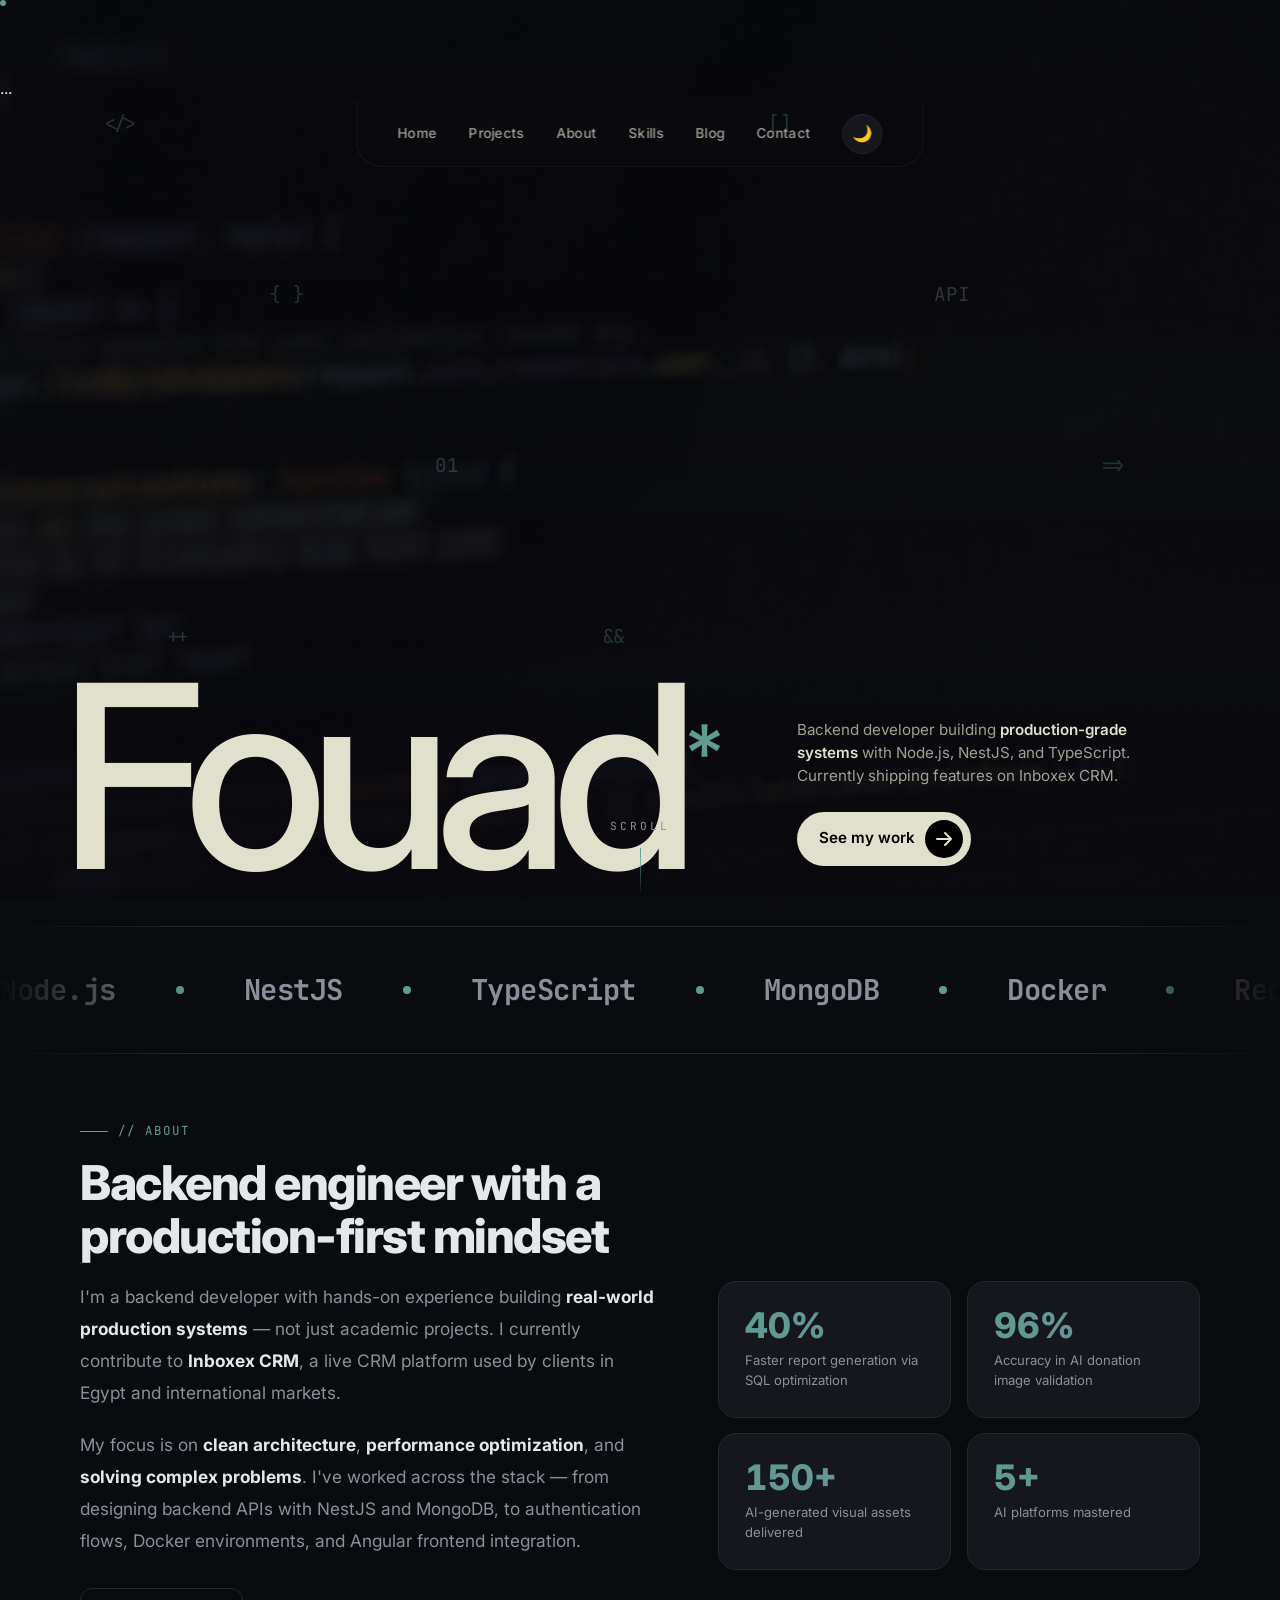
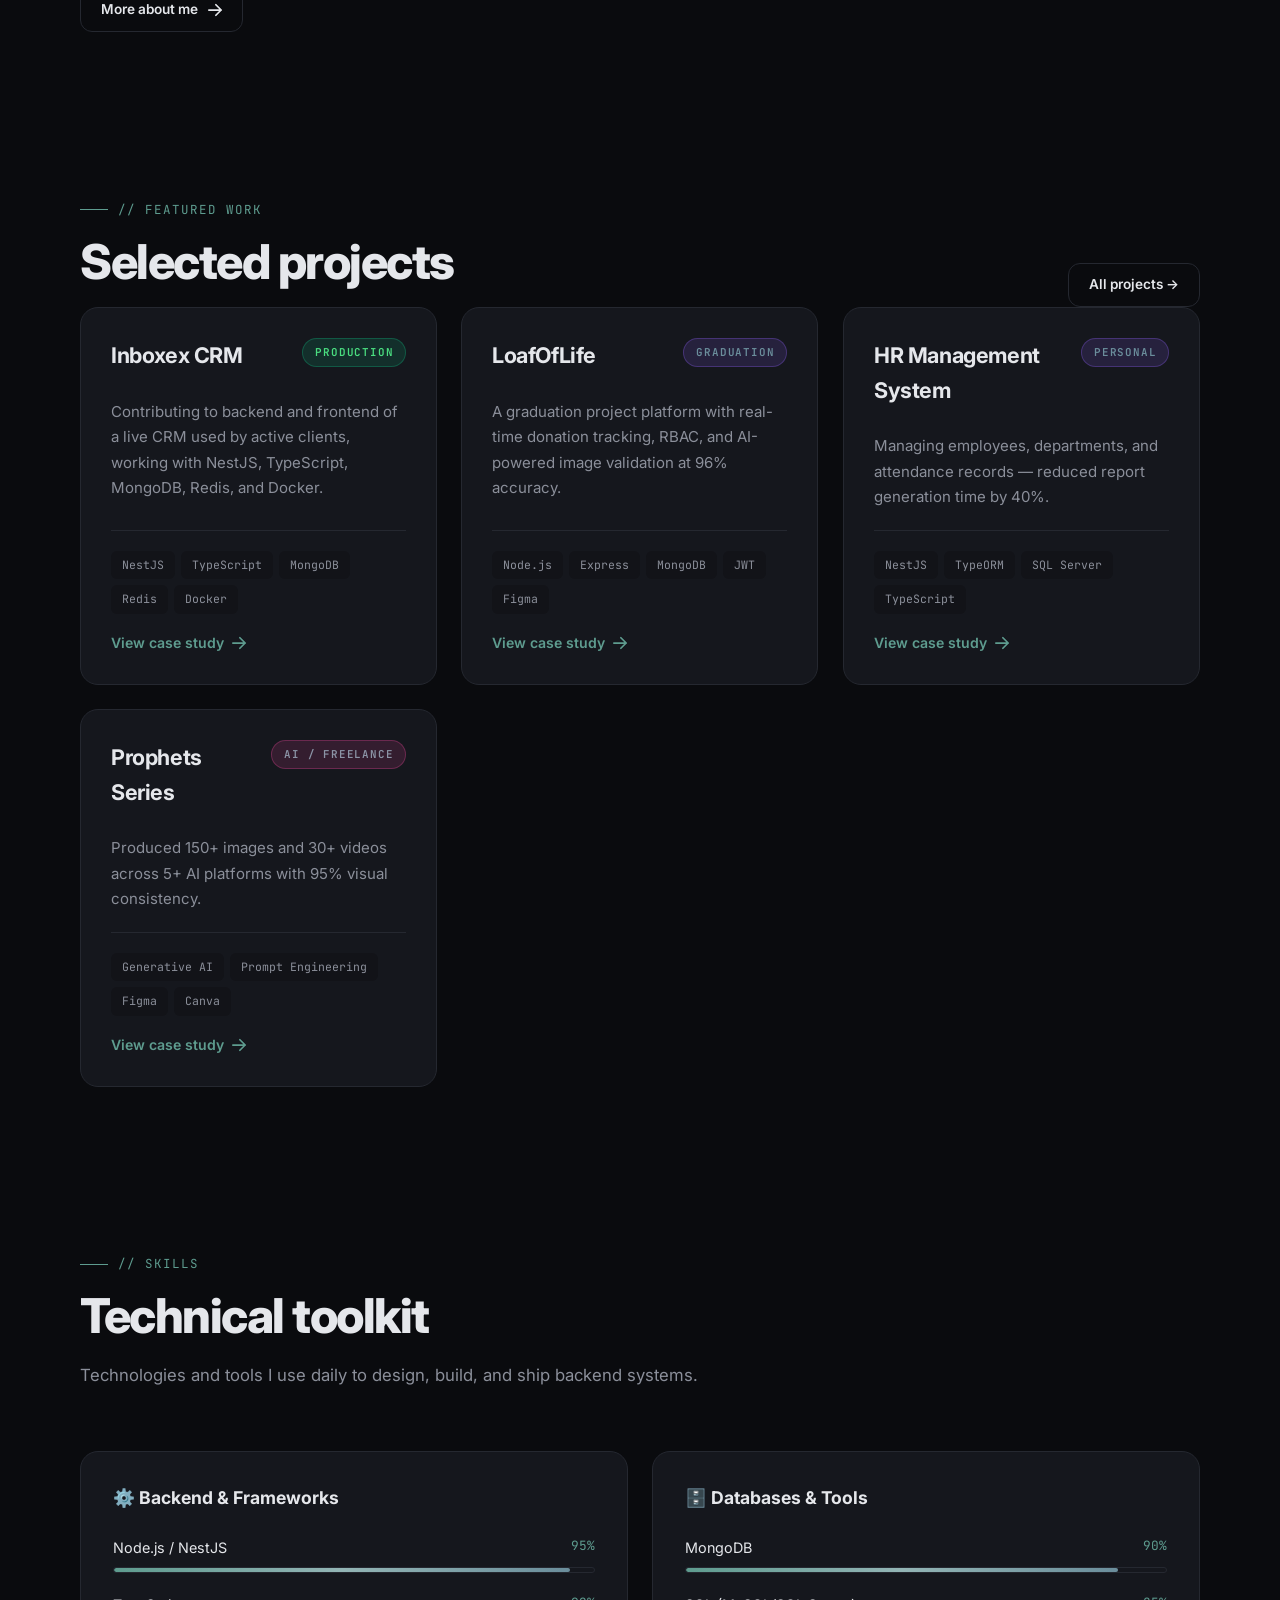
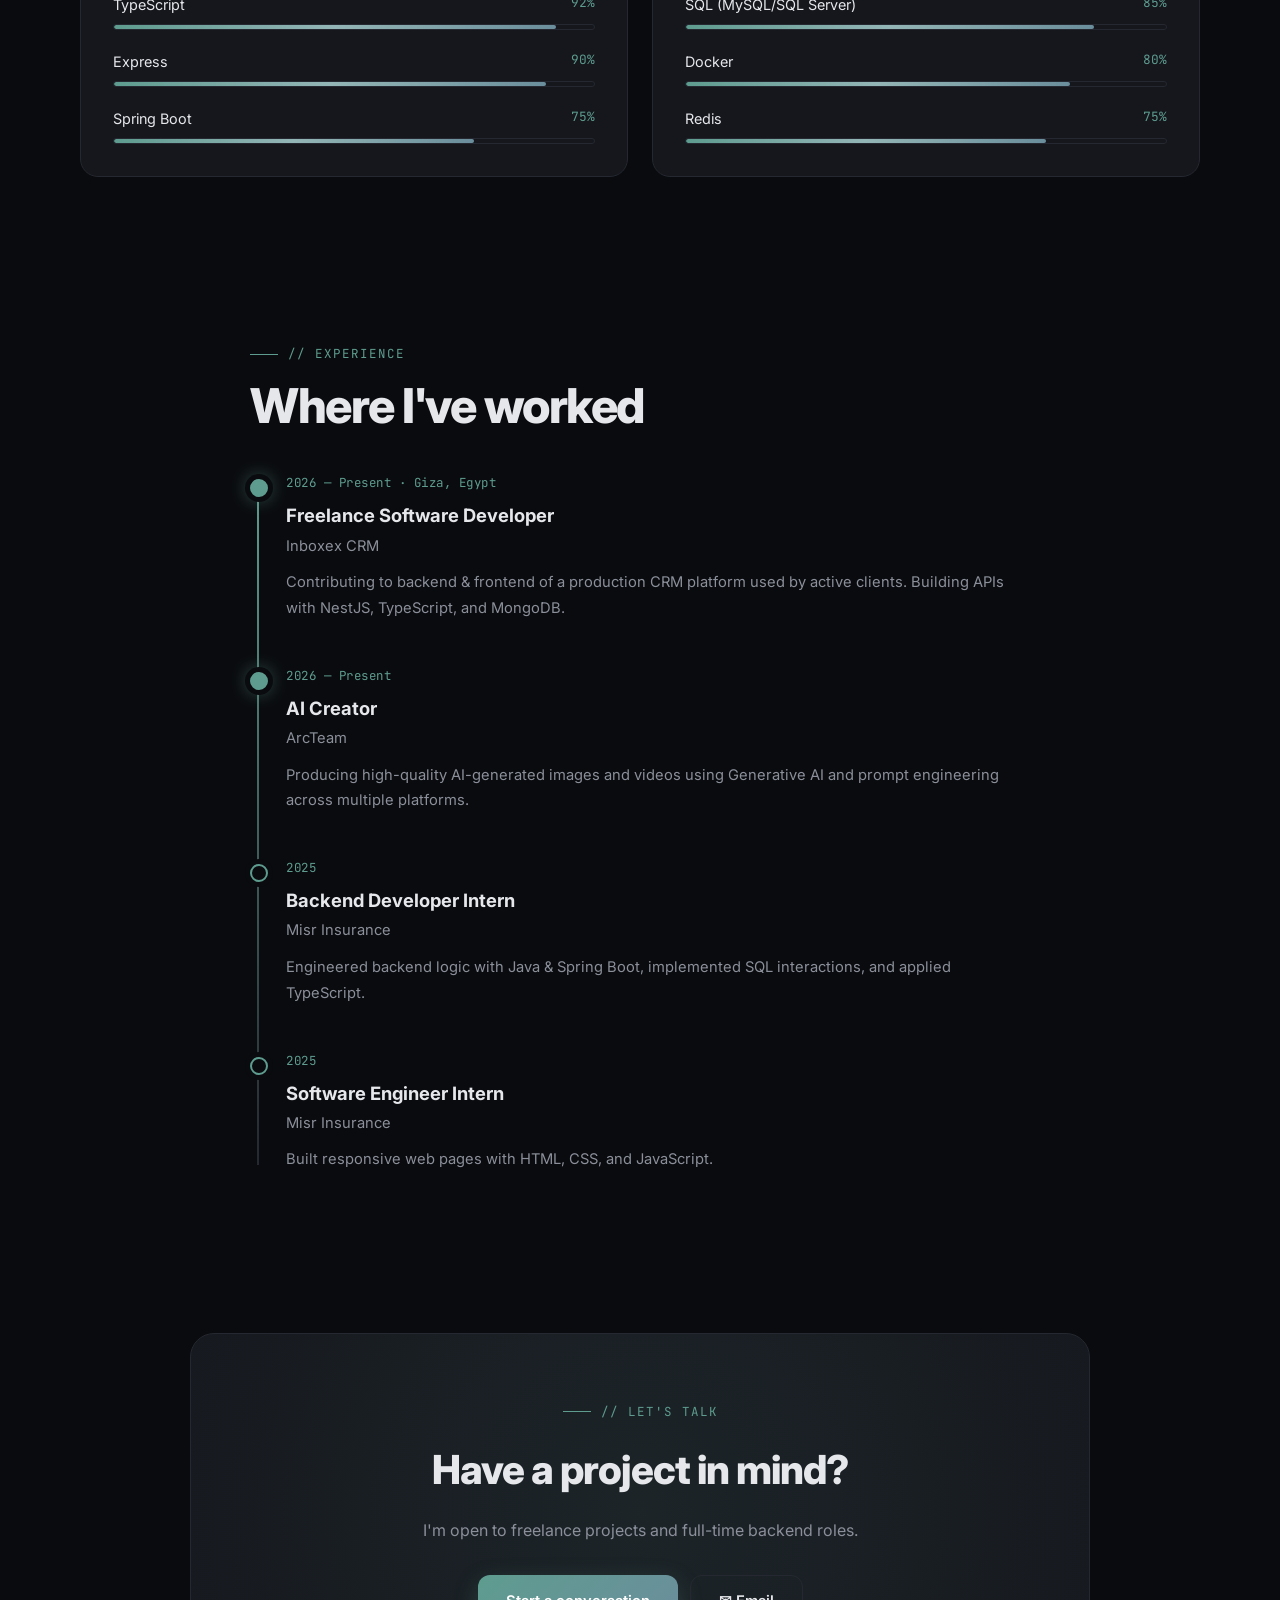
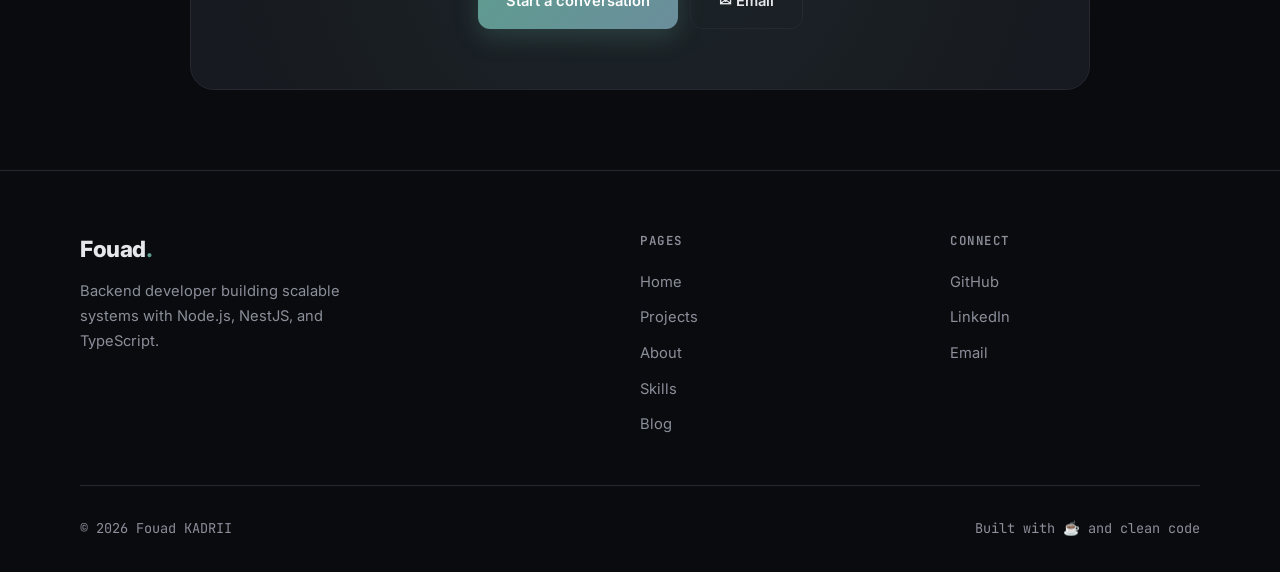
==== index.html @ 7fbf49d8 "Update index.html" ====
<!DOCTYPE html>
<html lang="en" data-theme="dark">
<head>
  <meta charset="UTF-8" />
  <meta name="viewport" content="width=device-width, initial-scale=1.0" />
  <title>Fouad KADRII — Backend Developer</title>
  <link rel="icon" type="image/svg+xml" href="favicon.svg">
  <meta name="description" content="..." />
  <link rel="preconnect" href="https://fonts.googleapis.com">
  <link rel="preconnect" href="https://fonts.gstatic.com" crossorigin>
  <link href="https://fonts.googleapis.com/css2?family=Inter:wght@300;400;500;600;700;800;900&family=JetBrains+Mono:wght@400;500;700&display=swap" rel="stylesheet">
  <link rel="stylesheet" href="base.css">
  <link rel="stylesheet" href="animations.css">
  <link rel="stylesheet" href="pages.css">
  <link rel="stylesheet" href="video-bg.css">    <!-- ← السطر الجديد -->
</head>
<body>

<!-- Video Background — في أول الـ body -->
<div class="site-video-bg">
  <video class="site-video" autoplay loop muted playsinline preload="metadata" poster="hero-poster.png">
    <source src="hero-bg.mp4" type="video/mp4">
  </video>
  <div class="site-video-overlay"></div>
</div>

<div class="page-transition"></div>
<div class="cursor-dot" id="cursorDot"></div>
...
<div class="preloader" id="preloader">
  <div class="preloader-inner">
    <div class="preloader-text">Fouad<span>.</span></div>
    <div class="preloader-bar"><div class="preloader-bar-fill"></div></div>
  </div>
</div>

<!-- ============ HERO ============ -->
<!-- ============ HERO — Prisma Style ============ -->
<section class="hero hero-prisma">

  <nav class="hero-nav">
    <a href="index.html">Home</a>
    <a href="projects.html">Projects</a>
    <a href="about.html">About</a>
    <a href="skills.html">Skills</a>
    <a href="blog.html">Blog</a>
    <a href="contact.html">Contact</a>
    <button class="icon-btn" id="themeToggle" aria-label="Theme">🌙</button>
  </nav>

  <div class="hero-content-prisma">
    <div class="hero-grid">
      <div class="hero-main">
        <h1 class="hero-giant" id="heroGiant">
          <span class="pull-word">Fouad</span>
          <span class="pull-word asterisk">*</span>
        </h1>
      </div>

      <div class="hero-side">
        <p class="hero-tagline">
          Backend developer building <strong>production-grade systems</strong> with Node.js, NestJS, and TypeScript. Currently shipping features on Inboxex CRM.
        </p>

        <a href="projects.html" class="hero-btn-prisma">
          <span>See my work</span>
          <span class="hero-btn-icon">
            <svg width="16" height="16" viewBox="0 0 16 16" fill="none">
              <path d="M1 8h14M9 2l6 6-6 6" stroke="currentColor" stroke-width="2" stroke-linecap="round" stroke-linejoin="round"/>
            </svg>
          </span>
        </a>
      </div>
    </div>
  </div>

  <div class="scroll-indicator hero-scroll">
    <span>Scroll</span>
    <div class="scroll-line"></div>
  </div>
</section>

<!-- ============ MARQUEE ============ -->
<div class="marquee">
  <div class="marquee-track">
    <span class="marquee-item">Node.js <span class="dot"></span></span>
    <span class="marquee-item">NestJS <span class="dot"></span></span>
    <span class="marquee-item">TypeScript <span class="dot"></span></span>
    <span class="marquee-item">MongoDB <span class="dot"></span></span>
    <span class="marquee-item">Docker <span class="dot"></span></span>
    <span class="marquee-item">Redis <span class="dot"></span></span>
    <span class="marquee-item">Angular <span class="dot"></span></span>
    <span class="marquee-item">Express <span class="dot"></span></span>
    <span class="marquee-item">Spring Boot <span class="dot"></span></span>
  </div>
</div>

<!-- ============ ABOUT PREVIEW ============ -->
<section class="section">
  <div class="container">
    <div data-reveal>
      <span class="section-label">// About</span>
      <h2 class="section-title">Backend engineer with a<br/>production-first mindset</h2>
    </div>
    <div class="about-grid">
      <div class="about-text" data-reveal="left">
        <p>
          I'm a backend developer with hands-on experience building <strong>real-world production systems</strong>
          — not just academic projects. I currently contribute to <strong>Inboxex CRM</strong>,
          a live CRM platform used by clients in Egypt and international markets.
        </p>
        <p>
          My focus is on <strong>clean architecture</strong>, <strong>performance optimization</strong>,
          and <strong>solving complex problems</strong>. I've worked across the stack — from designing
          backend APIs with NestJS and MongoDB, to authentication flows, Docker environments,
          and Angular frontend integration.
        </p>
        <a href="about.html" class="btn btn-ghost btn-sm magnetic" style="margin-top: 12px;">
          <span>More about me</span>
          <svg width="14" height="14" viewBox="0 0 16 16" fill="none"><path d="M1 8h14M9 2l6 6-6 6" stroke="currentColor" stroke-width="2" stroke-linecap="round" stroke-linejoin="round"/></svg>
        </a>
      </div>
      <div class="about-stats" data-reveal="right">
        <div class="stat-card tilt">
          <div class="stat-num" data-count="40" data-suffix="%">0%</div>
          <div class="stat-label">Faster report generation via SQL optimization</div>
        </div>
        <div class="stat-card tilt">
          <div class="stat-num" data-count="96" data-suffix="%">0%</div>
          <div class="stat-label">Accuracy in AI donation image validation</div>
        </div>
        <div class="stat-card tilt">
          <div class="stat-num" data-count="150" data-suffix="+">0+</div>
          <div class="stat-label">AI-generated visual assets delivered</div>
        </div>
        <div class="stat-card tilt">
          <div class="stat-num" data-count="5" data-suffix="+">0+</div>
          <div class="stat-label">AI platforms mastered</div>
        </div>
      </div>
    </div>
  </div>
</section>

<!-- ============ FEATURED PROJECTS ============ -->
<section class="section">
  <div class="container">
    <div data-reveal style="display: flex; justify-content: space-between; align-items: flex-end; flex-wrap: wrap; gap: 20px;">
      <div>
        <span class="section-label">// Featured Work</span>
        <h2 class="section-title">Selected projects</h2>
      </div>
      <a href="projects.html" class="btn btn-ghost btn-sm magnetic"><span>All projects →</span></a>
    </div>
    <div class="projects-grid" id="featuredProjects"></div>
  </div>
</section>

<!-- ============ SKILLS PREVIEW ============ -->
<section class="section">
  <div class="container">
    <div data-reveal>
      <span class="section-label">// Skills</span>
      <h2 class="section-title">Technical toolkit</h2>
      <p class="section-desc">Technologies and tools I use daily to design, build, and ship backend systems.</p>
    </div>
    <div class="skills-categories">
      <div class="skill-cat tilt" data-reveal>
        <h3>⚙️ Backend & Frameworks</h3>
        <div class="skill-item">
          <div class="skill-item-head"><span>Node.js / NestJS</span><span class="level">95%</span></div>
          <div class="skill-bar"><div class="skill-bar-fill" data-level="95"></div></div>
        </div>
        <div class="skill-item">
          <div class="skill-item-head"><span>TypeScript</span><span class="level">92%</span></div>
          <div class="skill-bar"><div class="skill-bar-fill" data-level="92"></div></div>
        </div>
        <div class="skill-item">
          <div class="skill-item-head"><span>Express</span><span class="level">90%</span></div>
          <div class="skill-bar"><div class="skill-bar-fill" data-level="90"></div></div>
        </div>
        <div class="skill-item">
          <div class="skill-item-head"><span>Spring Boot</span><span class="level">75%</span></div>
          <div class="skill-bar"><div class="skill-bar-fill" data-level="75"></div></div>
        </div>
      </div>
      <div class="skill-cat tilt" data-reveal>
        <h3>🗄️ Databases & Tools</h3>
        <div class="skill-item">
          <div class="skill-item-head"><span>MongoDB</span><span class="level">90%</span></div>
          <div class="skill-bar"><div class="skill-bar-fill" data-level="90"></div></div>
        </div>
        <div class="skill-item">
          <div class="skill-item-head"><span>SQL (MySQL/SQL Server)</span><span class="level">85%</span></div>
          <div class="skill-bar"><div class="skill-bar-fill" data-level="85"></div></div>
        </div>
        <div class="skill-item">
          <div class="skill-item-head"><span>Docker</span><span class="level">80%</span></div>
          <div class="skill-bar"><div class="skill-bar-fill" data-level="80"></div></div>
        </div>
        <div class="skill-item">
          <div class="skill-item-head"><span>Redis</span><span class="level">75%</span></div>
          <div class="skill-bar"><div class="skill-bar-fill" data-level="75"></div></div>
        </div>
      </div>
    </div>
  </div>
</section>

<!-- ============ EXPERIENCE ============ -->
<section class="section">
  <div class="container container-narrow">
    <div data-reveal>
      <span class="section-label">// Experience</span>
      <h2 class="section-title">Where I've worked</h2>
    </div>
    <div class="timeline" style="margin-top: 40px;">
      <div class="timeline-item current" data-reveal>
        <div class="timeline-date">2026 — Present · Giza, Egypt</div>
        <div class="timeline-role">Freelance Software Developer</div>
        <div class="timeline-company">Inboxex CRM</div>
        <p class="timeline-desc">Contributing to backend & frontend of a production CRM platform used by active clients. Building APIs with NestJS, TypeScript, and MongoDB.</p>
      </div>
      <div class="timeline-item current" data-reveal>
        <div class="timeline-date">2026 — Present</div>
        <div class="timeline-role">AI Creator</div>
        <div class="timeline-company">ArcTeam</div>
        <p class="timeline-desc">Producing high-quality AI-generated images and videos using Generative AI and prompt engineering across multiple platforms.</p>
      </div>
      <div class="timeline-item" data-reveal>
        <div class="timeline-date">2025</div>
        <div class="timeline-role">Backend Developer Intern</div>
        <div class="timeline-company">Misr Insurance</div>
        <p class="timeline-desc">Engineered backend logic with Java & Spring Boot, implemented SQL interactions, and applied TypeScript.</p>
      </div>
      <div class="timeline-item" data-reveal>
        <div class="timeline-date">2025</div>
        <div class="timeline-role">Software Engineer Intern</div>
        <div class="timeline-company">Misr Insurance</div>
        <p class="timeline-desc">Built responsive web pages with HTML, CSS, and JavaScript.</p>
      </div>
    </div>
  </div>
</section>

<!-- ============ CTA ============ -->
<section class="section contact-card" data-reveal style="margin: 60px auto; max-width: 900px;">
  <span class="section-label" style="justify-content: center;">// Let's talk</span>
  <h2>Have a project in mind?</h2>
  <p style="color: var(--text-muted); margin-bottom: 32px;">I'm open to freelance projects and full-time backend roles.</p>
  <div class="contact-links">
    <a href="contact.html" class="btn btn-primary magnetic"><span>Start a conversation</span></a>
    <a href="mailto:fouadkadrii896@gmail.com" class="btn btn-ghost magnetic"><span>✉ Email</span></a>
  </div>
</section>

<!-- ============ FOOTER ============ -->
<footer class="footer">
  <div class="container">
    <div class="footer-grid">
      <div class="footer-brand">
        <h3>Fouad<span class="accent">.</span></h3>
        <p>Backend developer building scalable systems with Node.js, NestJS, and TypeScript.</p>
      </div>
      <div class="footer-col">
        <h4>Pages</h4>
        <ul>
          <li><a href="index.html">Home</a></li>
          <li><a href="projects.html">Projects</a></li>
          <li><a href="about.html">About</a></li>
          <li><a href="skills.html">Skills</a></li>
          <li><a href="blog.html">Blog</a></li>
        </ul>
      </div>
      <div class="footer-col">
        <h4>Connect</h4>
        <ul>
          <li><a href="https://github.com/Fouad902" target="_blank" rel="noopener">GitHub</a></li>
          <li><a href="https://www.linkedin.com/in/fouad-kadrii11/" target="_blank" rel="noopener">LinkedIn</a></li>
          <li><a href="mailto:fouadkadrii896@gmail.com">Email</a></li>
        </ul>
      </div>
    </div>
    <div class="footer-bottom">
      <span>© <span id="year"></span> Fouad KADRII</span>
      <span>Built with ☕ and clean code</span>
    </div>
  </div>
</footer>

<script src="data.js"></script>
<script src="main.js"></script>
<script src="cursor.js"></script>
<script src="particles.js"></script>
<script src="transitions.js"></script>
<script>
  // Render featured projects on home page
  document.addEventListener('DOMContentLoaded', () => {
    const grid = document.getElementById('featuredProjects');
    if (!grid) return;
    grid.innerHTML = getFeaturedProjects().map((p, i) => `
      <a href="project.html?p=${p.slug}" class="project-card tilt" data-reveal style="--delay:${i * 0.1}s">
        <div class="project-header">
          <h3 class="project-title">${p.title}</h3>
          <span class="project-badge ${p.badgeClass}">${p.badge}</span>
        </div>
        <p class="project-desc">${p.desc}</p>
        <div class="project-tech">
          ${p.tech.slice(0, 5).map(t => `<span class="tech-chip">${t}</span>`).join('')}
        </div>
        <div class="project-cta">
          <span>View case study</span>
          <svg width="14" height="14" viewBox="0 0 16 16" fill="none"><path d="M1 8h14M9 2l6 6-6 6" stroke="currentColor" stroke-width="2" stroke-linecap="round" stroke-linejoin="round"/></svg>
        </div>
      </a>
    `).join('');
    if (window.initReveals) initReveals();
    if (window.initTilt) initTilt();
  });
</script>
</body>
</html>
---- base.css ----
/* ============================================================
   BASE — Reset, Variables, Typography
   ============================================================ */
*, *::before, *::after { box-sizing: border-box; margin: 0; padding: 0; cursor: none; }

:root {
  --bg: #0a0b0e;
  --bg-soft: #121318;
  --card: #15171d;
  --card-hover: #1b1e25;
  --border: #252830;
  --text: #e5e7eb;
  --text-muted: #8b8f9a;
  --accent: #5e9c8f;         /* ← Teal هادي */
  --accent-2: #6b8e9c;
  --accent-3: #8b94a6;
  --accent-glow: rgba(94, 156, 143, 0.25);
  --success: #4ade80;
  --error: #f87171;
  --warning: #fbbf24;
  --radius: 18px;
  --radius-sm: 12px;
  --radius-xs: 8px;
  --transition: 0.35s cubic-bezier(0.4, 0, 0.2, 1);
  --ease-out: cubic-bezier(0.16, 1, 0.3, 1);
}

[data-theme="light"] {
  --bg: #f8f8fc;
  --bg-soft: #ececf4;
  --card: #ffffff;
  --card-hover: #f5f5fa;
  --border: #e0e0ec;
  --text: #0d0d15;
  --text-muted: #5c5c72;
  --accent-glow: rgba(99, 102, 241, 0.25);
}

html {
  scroll-behavior: smooth;
  -webkit-text-size-adjust: 100%;
  background-color: var(--bg);      /* ← الخلفية على html */
}

body {
  font-family: 'Inter', -apple-system, BlinkMacSystemFont, sans-serif;
  background: transparent;           /* ← body شفاف */
  color: var(--text);
  line-height: 1.6;
  overflow-x: hidden;
  transition: background var(--transition), color var(--transition);
  cursor: none !important;
  min-height: 100vh;
  padding-top: 76px;
  position: relative;                /* ← مهم */
}

@media (pointer: coarse) {
  body { cursor: auto; }
}

a { color: inherit; text-decoration: none; }
img, svg { max-width: 100%; display: block; }
button, input, textarea, select { font: inherit; color: inherit; }

.mono { font-family: 'JetBrains Mono', monospace; }
.accent { color: var(--accent); }
.hidden { display: none !important; }

/* Container */
.container {
  max-width: 1200px;
  margin: 0 auto;
  padding: 0 40px;
  position: relative;
  z-index: 1;
}
.container-narrow { max-width: 860px; }

/* Sections */
.section {
  padding: 60px 0 100px;
  position: relative;
  z-index: 1;
}
.section-sm { padding: 70px 0; }

.section-label {
  display: inline-flex;
  align-items: center;
  gap: 10px;
  font-size: 0.78rem;
  color: var(--accent);
  margin-bottom: 16px;
  text-transform: uppercase;
  letter-spacing: 2px;
  font-family: 'JetBrains Mono', monospace;
}
.section-label::before {
  content: '';
  width: 28px;
  height: 1px;
  background: var(--accent);
}

.section-title {
  font-size: clamp(2rem, 4.5vw, 3rem);
  font-weight: 800;
  letter-spacing: -1.5px;
  margin-bottom: 18px;
  line-height: 1.1;
}

.section-desc {
  color: var(--text-muted);
  max-width: 640px;
  margin-bottom: 60px;
  font-size: 1.05rem;
  line-height: 1.75;
}

/* Buttons */
.btn {
  display: inline-flex;
  align-items: center;
  gap: 10px;
  padding: 14px 28px;
  border-radius: var(--radius-sm);
  font-weight: 600;
  font-size: 0.92rem;
  cursor: none;
  border: none;
  transition: all var(--transition);
  font-family: inherit;
  white-space: nowrap;
  position: relative;
  overflow: hidden;
  background: none;
  color: inherit;
}

.btn-primary {
  background: linear-gradient(135deg, var(--accent), var(--accent-2));
  color: white;
  box-shadow: 0 8px 24px var(--accent-glow);
}
.btn-primary:hover {
  box-shadow: 0 14px 36px var(--accent-glow);
}

.btn-ghost {
  background: transparent;
  color: var(--text);
  border: 1px solid var(--border);
}
.btn-ghost:hover {
  border-color: var(--accent);
  background: var(--card);
}

.btn-sm {
  padding: 10px 20px;
  font-size: 0.85rem;
}

/* Chips */
.chip {
  display: inline-flex;
  align-items: center;
  padding: 7px 14px;
  background: var(--card);
  border: 1px solid var(--border);
  border-radius: 50px;
  font-size: 0.8rem;
  color: var(--text-muted);
  font-family: 'JetBrains Mono', monospace;
  transition: all var(--transition);
}
.chip:hover {
  border-color: var(--accent);
  color: var(--text);
  transform: translateY(-3px);
}

/* Scrollbar */
::-webkit-scrollbar { width: 10px; }
::-webkit-scrollbar-track { background: var(--bg); }
::-webkit-scrollbar-thumb {
  background: var(--border);
  border-radius: 5px;
}
::-webkit-scrollbar-thumb:hover { background: var(--accent); }

::selection {
  background: var(--accent);
  color: white;
}

/* Reduced motion */
@media (prefers-reduced-motion: reduce) {
  *, *::before, *::after {
    animation-duration: 0.01ms !important;
    transition-duration: 0.01ms !important;
    scroll-behavior: auto !important;
  }
}
---- animations.css ----
/* ============================================================
   ANIMATIONS — كل الأنيميشنز
   ============================================================ */

/* ============ PRELOADER ============ */
.preloader {
  position: fixed;
  inset: 0;
  background: var(--bg);
  z-index: 99999;
  display: grid;
  place-items: center;
  transition: opacity 0.6s, visibility 0.6s;
}
.preloader.hidden {
  opacity: 0;
  visibility: hidden;
}
.preloader-inner { text-align: center; }
.preloader-text {
  font-size: 2.5rem;
  font-weight: 800;
  margin-bottom: 24px;
  letter-spacing: -1.5px;
  font-family: 'JetBrains Mono', monospace;
}
.preloader-text span { color: var(--accent); }
.preloader-bar {
  width: 240px;
  height: 2px;
  background: var(--border);
  border-radius: 2px;
  overflow: hidden;
  margin: 0 auto;
}
.preloader-bar-fill {
  height: 100%;
  width: 100%;
  background: linear-gradient(90deg, var(--accent), var(--accent-2), var(--accent-3));
  transform-origin: left;
  animation: preloadFill 0.65s var(--ease-out) forwards;
}
@keyframes preloadFill {
  0% { transform: scaleX(0); }
  100% { transform: scaleX(1); }
}

/* ============ PAGE TRANSITIONS ============ */
.page-transition {
  position: fixed;
  inset: 0;
  background: transparent;
  background-image: none;
  visibility: hidden;
  z-index: 9999;
  transform: translateY(100%);
  pointer-events: none;
}
.page-transition.leaving {
  animation: slideUp 0.6s var(--ease-out) forwards;
}
.page-transition.entering {
  animation: slideDown 0.6s var(--ease-out) forwards;
}
@keyframes slideUp {
  0% { transform: translateY(100%); }
  100% { transform: translateY(0); }
}
@keyframes slideDown {
  0% { transform: translateY(0); }
  100% { transform: translateY(-100%); }
}

/* ============ CUSTOM CURSOR ============ */
.cursor-dot,
.cursor-ring,
.cursor-trail {
  position: fixed;
  top: 0; left: 0;
  pointer-events: none;
  z-index: 2147483647;
  border-radius: 50%;
  will-change: transform;
}
.cursor-dot {
  width: 6px;
  height: 6px;
  background: var(--accent);
  z-index: 2147483647;
}
.cursor-ring {
  width: 38px;
  height: 38px;
  border: 1.5px solid var(--accent);
  transition: width 0.25s var(--ease-out),
              height 0.25s var(--ease-out),
              border-color 0.25s,
              background 0.25s;
}
.cursor-ring.hovered {
  width: 70px;
  height: 70px;
  background: var(--accent-glow);
  border-color: transparent;
}
.cursor-ring.viewing::after {
  content: 'VIEW';
  position: absolute;
  inset: 0;
  display: grid;
  place-items: center;
  font-size: 0.6rem;
  font-weight: 700;
  letter-spacing: 1px;
  color: var(--accent);
}
.cursor-trail {
  width: 8px;
  height: 8px;
  background: var(--accent-3);
  opacity: 0.5;
  filter: blur(2px);
}
@media (pointer: coarse) {
  .cursor-dot, .cursor-ring, .cursor-trail { display: none; }
}

/* ============ SCROLL PROGRESS ============ */
.scroll-progress {
  position: fixed;
  top: 0; left: 0;
  height: 3px;
  width: 0%;
  background: linear-gradient(90deg, var(--accent), var(--accent-2), var(--accent-3));
  z-index: 200;
  transition: width 0.1s;
}

/* ============ NAVBAR ============ */
.navbar {
  position: fixed;
  top: 0; left: 0; right: 0;
  padding: 18px 40px;
  display: flex;
  justify-content: space-between;
  align-items: center;
  z-index: 100;
  background: rgba(8, 8, 13, 0.65);
  backdrop-filter: blur(24px);
  -webkit-backdrop-filter: blur(24px);
  border-bottom: 1px solid transparent;
  transition: all var(--transition);
}
[data-theme="light"] .navbar { background: rgba(248, 248, 252, 0.75); }
.navbar.scrolled {
  border-bottom-color: var(--border);
  padding: 14px 40px;
}

.nav-logo {
  font-weight: 800;
  font-size: 1.2rem;
  letter-spacing: -0.5px;
  display: flex;
  align-items: center;
  gap: 8px;
  cursor: none;
}
.nav-logo-dot {
  width: 8px; height: 8px;
  background: var(--accent);
  border-radius: 50%;
  box-shadow: 0 0 14px var(--accent);
  animation: pulse 2s infinite;
}
@keyframes pulse {
  0%, 100% { opacity: 1; transform: scale(1); }
  50% { opacity: 0.5; transform: scale(0.85); }
}

.nav-links {
  display: flex;
  gap: 6px;
  list-style: none;
  align-items: center;
  padding: 6px;
  background: var(--card);
  border: 1px solid var(--border);
  border-radius: 50px;
}
.nav-links a {
  padding: 8px 18px;
  border-radius: 50px;
  font-size: 0.88rem;
  font-weight: 500;
  color: var(--text-muted);
  transition: all var(--transition);
  position: relative;
  cursor: none;
}
.nav-links a:hover { color: var(--text); }
.nav-links a.active {
  color: white;
  background: linear-gradient(135deg, var(--accent), var(--accent-2));
  box-shadow: 0 4px 12px var(--accent-glow);
}

.nav-actions {
  display: flex;
  gap: 10px;
  align-items: center;
}

.icon-btn {
  background: var(--card);
  border: 1px solid var(--border);
  color: var(--text);
  width: 40px; height: 40px;
  border-radius: 50%;
  cursor: none;
  display: grid;
  place-items: center;
  transition: all var(--transition);
  font-size: 1rem;
}
.icon-btn:hover {
  border-color: var(--accent);
  transform: rotate(15deg);
}

.menu-toggle {
  display: none;
  background: var(--card);
  border: 1px solid var(--border);
  width: 40px; height: 40px;
  border-radius: 50%;
  cursor: none;
  flex-direction: column;
  justify-content: center;
  align-items: center;
  gap: 4px;
}
.menu-toggle span {
  width: 16px;
  height: 2px;
  background: var(--text);
  transition: all var(--transition);
}
.menu-toggle.active span:nth-child(1) {
  transform: translateY(6px) rotate(45deg);
}
.menu-toggle.active span:nth-child(2) { opacity: 0; }
.menu-toggle.active span:nth-child(3) {
  transform: translateY(-6px) rotate(-45deg);
}

/* Mobile menu */
.mobile-menu {
  position: fixed;
  inset: 0;
  background: var(--bg);
  display: flex;
  flex-direction: column;
  justify-content: center;
  align-items: center;
  gap: 24px;
  transform: translateX(100%);
  transition: transform 0.6s var(--ease-out);
  z-index: 99;
}
.mobile-menu.open { transform: translateX(0); }
.mobile-menu a {
  font-size: 2rem;
  font-weight: 800;
  color: var(--text);
  transition: color var(--transition), transform var(--transition);
  cursor: none;
}
.mobile-menu a:hover {
  color: var(--accent);
  transform: translateX(10px);
}

/* ============ BACKGROUND EFFECTS ============ */
body {
  position: relative;
  isolation: isolate;
  background-color: var(--bg);
   cursor: none;
}
.bg-blob {
  position: fixed;
  border-radius: 50%;
  filter: blur(80px);
  opacity: 0.4;
  pointer-events: none;
  z-index: 0;
  will-change: transform;
}
.bg-blob-1 {
  width: 500px; height: 500px;
  background: var(--accent);
  top: -200px; left: -150px;
  animation: blobFloat1 20s ease-in-out infinite;
}
.bg-blob-2 {
  width: 400px; height: 400px;
  background: var(--accent-3);
  bottom: -150px; right: -100px;
  animation: blobFloat2 25s ease-in-out infinite;
}
.bg-blob-3 {
  width: 350px; height: 350px;
  background: var(--accent-2);
  top: 40%; left: 50%;
  animation: blobFloat3 30s ease-in-out infinite;
}
@keyframes blobFloat1 {
  0%, 100% { transform: translate(0, 0) scale(1); }
  33% { transform: translate(80px, 60px) scale(1.1); }
  66% { transform: translate(-40px, 100px) scale(0.95); }
}
@keyframes blobFloat2 {
  0%, 100% { transform: translate(0, 0) scale(1); }
  50% { transform: translate(-100px, -80px) scale(1.15); }
}
@keyframes blobFloat3 {
  0%, 100% { transform: translate(-50%, -50%) scale(1); }
  50% { transform: translate(-30%, -70%) scale(0.9); }
}

/* Particles canvas */
.particles-canvas {
  position: fixed;
  inset: 0;
  pointer-events: none;
  z-index: 0;
  opacity: 0.5;
}

.floating-elements {
  position: fixed;
  inset: 0;
  overflow: hidden;
  pointer-events: none;
  z-index: 0;
}
.floating-element {
  position: absolute;
  opacity: 0.3;
  color: var(--accent);
  font-family: 'JetBrains Mono', monospace;
  font-size: clamp(0.9rem, 1.7vw, 1.2rem);
  text-shadow: 0 0 18px var(--accent-glow);
  animation: elementFloat var(--float-duration) ease-in-out infinite alternate;
  animation-delay: var(--float-delay);
  will-change: transform;
}
.floating-element:nth-child(2n) { color: var(--accent-2); }
.floating-element:nth-child(3n) { color: var(--accent-3); }
@keyframes elementFloat {
  0% { transform: translate3d(0, 16px, 0) rotate(-8deg); }
  50% { transform: translate3d(24px, -28px, 0) rotate(8deg); }
  100% { transform: translate3d(-18px, 8px, 0) rotate(-4deg); }
}

/* Grid overlay */
.grid-overlay {
  position: absolute;
  inset: 0;
  background-image:
    linear-gradient(rgba(99, 102, 241, 0.05) 1px, transparent 1px),
    linear-gradient(90deg, rgba(99, 102, 241, 0.05) 1px, transparent 1px);
  background-size: 60px 60px;
  mask-image: radial-gradient(ellipse at center, black 30%, transparent 75%);
  -webkit-mask-image: radial-gradient(ellipse at center, black 30%, transparent 75%);
  pointer-events: none;
  animation: gridMove 25s linear infinite;
}
@keyframes gridMove {
  0% { background-position: 0 0; }
  100% { background-position: 60px 60px; }
}

/* ============ SPLIT TEXT ============ */
.split-text {
  display: inline-block;
  overflow: hidden;
}
.split-text .char {
  display: inline-block;
  transform: translateY(110%);
  opacity: 0;
  transition: transform 0.7s var(--ease-out), opacity 0.5s;
}
.split-text.revealed .char {
  transform: translateY(0);
  opacity: 1;
}

/* ============ TYPING ============ */
.typing {
  background: linear-gradient(135deg, var(--accent), var(--accent-2), var(--accent-3));
  background-size: 200% 200%;
  -webkit-background-clip: text;
  background-clip: text;
  -webkit-text-fill-color: transparent;
  animation: gradientShift 4s ease infinite;
}
@keyframes gradientShift {
  0%, 100% { background-position: 0% 50%; }
  50% { background-position: 100% 50%; }
}
.cursor-blink {
  color: var(--accent);
  animation: blink 1s step-end infinite;
  font-weight: 300;
}
@keyframes blink {
  0%, 50% { opacity: 1; }
  51%, 100% { opacity: 0; }
}

/* ============ SCROLL REVEAL ============ */
[data-reveal] {
  opacity: 0;
  transform: translateY(40px);
  transition: opacity 0.9s var(--ease-out),
              transform 0.9s var(--ease-out);
}
[data-reveal="left"] { transform: translateX(-60px); }
[data-reveal="right"] { transform: translateX(60px); }
[data-reveal="scale"] { transform: scale(0.85); }
[data-reveal].revealed {
  opacity: 1;
  transform: none;
}

/* ============ TILT ============ */
.tilt {
  transform-style: preserve-3d;
  transition: transform 0.3s var(--ease-out),
              border-color var(--transition),
              box-shadow var(--transition);
  will-change: transform;
}

/* ============ MAGNETIC ============ */
.magnetic {
  transition: transform 0.3s var(--ease-out),
              box-shadow var(--transition),
              border-color var(--transition);
}

/* ============ MARQUEE ============ */
.marquee {
  overflow: hidden;
  padding: 40px 0;
  position: relative;
  border-top: 1px solid var(--border);
  border-bottom: 1px solid var(--border);
  mask-image: linear-gradient(90deg, transparent, black 15%, black 85%, transparent);
  -webkit-mask-image: linear-gradient(90deg, transparent, black 15%, black 85%, transparent);
}
.marquee-track {
  display: flex;
  gap: 60px;
  animation: marquee 40s linear infinite;
  width: fit-content;
}
.marquee-track:hover { animation-play-state: paused; }
@keyframes marquee {
  0% { transform: translateX(0); }
  100% { transform: translateX(-50%); }
}
.marquee-item {
  font-size: 1.8rem;
  font-weight: 700;
  letter-spacing: -0.5px;
  white-space: nowrap;
  display: flex;
  align-items: center;
  gap: 60px;
  color: var(--text-muted);
  font-family: 'JetBrains Mono', monospace;
}
.marquee-item .dot {
  width: 8px; height: 8px;
  background: var(--accent);
  border-radius: 50%;
  flex-shrink: 0;
}

/* ============ GLITCH ============ */
.glitch {
  position: relative;
  display: inline-block;
}
.glitch::before,
.glitch::after {
  content: attr(data-text);
  position: absolute;
  top: 0; left: 0;
  width: 100%;
  height: 100%;
  background: var(--bg);
  overflow: hidden;
}
.glitch::before {
  left: 2px;
  text-shadow: -2px 0 var(--accent-3);
  animation: glitch-1 3s infinite linear alternate-reverse;
}
.glitch::after {
  left: -2px;
  text-shadow: -2px 0 var(--accent);
  animation: glitch-2 2s infinite linear alternate-reverse;
}
@keyframes glitch-1 {
  0%, 100% { clip-path: inset(0 0 100% 0); }
  20% { clip-path: inset(20% 0 60% 0); }
  40% { clip-path: inset(50% 0 30% 0); }
  60% { clip-path: inset(10% 0 80% 0); }
  80% { clip-path: inset(70% 0 20% 0); }
}
@keyframes glitch-2 {
  0%, 100% { clip-path: inset(100% 0 0 0); }
  20% { clip-path: inset(60% 0 20% 0); }
  40% { clip-path: inset(30% 0 50% 0); }
  60% { clip-path: inset(80% 0 10% 0); }
  80% { clip-path: inset(20% 0 70% 0); }
}

/* ============ RIPPLE ============ */
.ripple {
  position: absolute;
  border-radius: 50%;
  background: radial-gradient(circle, var(--accent-glow), transparent 70%);
  transform: scale(0);
  animation: rippleAnim 0.7s var(--ease-out);
  pointer-events: none;
}
@keyframes rippleAnim {
  to { transform: scale(4); opacity: 0; }
}

/* ============ SKILL BARS ============ */
.skill-bar {
  height: 6px;
  background: var(--card);
  border-radius: 3px;
  overflow: hidden;
  position: relative;
  border: 1px solid var(--border);
}
.skill-bar-fill {
  height: 100%;
  background: linear-gradient(90deg, var(--accent), var(--accent-2));
  border-radius: 3px;
  width: 0;
  transition: width 1.5s var(--ease-out);
  position: relative;
}
.skill-bar-fill::after {
  content: '';
  position: absolute;
  inset: 0;
  background: linear-gradient(90deg, transparent, rgba(255,255,255,0.3), transparent);
  animation: skillShine 2s infinite;
}
@keyframes skillShine {
  0% { transform: translateX(-100%); }
  100% { transform: translateX(100%); }
}

/* ============ FLOATING ============ */
@keyframes float {
  0%, 100% { transform: translateY(0); }
  50% { transform: translateY(-12px); }
}
.float { animation: float 4s ease-in-out infinite; }
.float-delay-1 { animation-delay: 0.5s; }
.float-delay-2 { animation-delay: 1s; }
.float-delay-3 { animation-delay: 1.5s; }

/* ============ SPIN ============ */
@keyframes spin {
  to { transform: rotate(360deg); }
}
.spin-slow { animation: spin 20s linear infinite; }

/* ============ CONFETTI ============ */
.confetti-piece {
  position: fixed;
  width: 10px;
  height: 10px;
  pointer-events: none;
  z-index: 99999;
  animation: confettiFall 3s ease-out forwards;
}
@keyframes confettiFall {
  0% {
    transform: translate(0, 0) rotate(0deg);
    opacity: 1;
  }
  100% {
    transform: translate(var(--tx), var(--ty)) rotate(var(--rot));
    opacity: 0;
  }
}

/* ============ SCROLL INDICATOR ============ */
.scroll-indicator {
  position: absolute;
  bottom: 40px;
  left: 50%;
  transform: translateX(-50%);
  display: flex;
  flex-direction: column;
  align-items: center;
  gap: 12px;
  color: var(--text-muted);
  font-size: 0.7rem;
  letter-spacing: 3px;
  text-transform: uppercase;
  font-family: 'JetBrains Mono', monospace;
}
.scroll-line {
  width: 1px;
  height: 48px;
  background: linear-gradient(to bottom, var(--accent), transparent);
  animation: scrollDown 2s ease-in-out infinite;
}
@keyframes scrollDown {
  0% { transform: scaleY(0); transform-origin: top; }
  50% { transform: scaleY(1); transform-origin: top; }
  51% { transform: scaleY(1); transform-origin: bottom; }
  100% { transform: scaleY(0); transform-origin: bottom; }
}

/* ============ HERO BADGE ============ */
.hero-badge {
  display: inline-flex;
  align-items: center;
  gap: 10px;
  padding: 8px 16px;
  background: var(--card);
  border: 1px solid var(--border);
  border-radius: 50px;
  font-size: 0.82rem;
  color: var(--text-muted);
  margin-bottom: 32px;
}
.hero-badge .dot {
  width: 7px; height: 7px;
  background: var(--success);
  border-radius: 50%;
  box-shadow: 0 0 8px var(--success);
  animation: pulse 1.6s infinite;
}

/* ============ FAQ ============ */
.faq-item {
  border-bottom: 1px solid var(--border);
  overflow: hidden;
}
.faq-q {
  padding: 24px 0;
  cursor: none;
  display: flex;
  justify-content: space-between;
  align-items: center;
  gap: 20px;
  font-weight: 600;
  font-size: 1.05rem;
  transition: color var(--transition);
}
.faq-q:hover { color: var(--accent); }
.faq-q .icon {
  width: 26px; height: 26px;
  display: grid;
  place-items: center;
  border-radius: 50%;
  background: var(--card);
  border: 1px solid var(--border);
  transition: all var(--transition);
  flex-shrink: 0;
  font-size: 0.9rem;
}
.faq-item.open .faq-q .icon {
  transform: rotate(45deg);
  background: var(--accent);
  border-color: var(--accent);
  color: white;
}
.faq-a {
  max-height: 0;
  overflow: hidden;
  transition: max-height 0.5s var(--ease-out),
              padding 0.5s var(--ease-out);
  color: var(--text-muted);
  line-height: 1.8;
}
.faq-item.open .faq-a {
  max-height: 500px;
  padding-bottom: 24px;
}

/* ============ RESPONSIVE ============ */
@media (max-width: 900px) {
  .nav-links { display: none; }
  .menu-toggle { display: flex; }
  .container { padding: 0 24px; }
  .navbar { padding: 14px 24px; }
  .navbar.scrolled { padding: 12px 24px; }
  .section { padding: 80px 0; }
}
---- pages.css ----
/* ============================================================
   PAGES — ستايلات الصفحات والصفحة الرئيسية
   ============================================================ */

/* ============================================================
   HERO — Prisma Style
   ============================================================ */

.hero-prisma {
  position: relative;
  min-height: calc(100vh - 76px);
  width: 100%;
  overflow: hidden;
  display: flex;
  flex-direction: column;
  padding: 0;
  isolation: isolate;
}

/* ============ Animated background ============ */
/* ============ Hero Video Background ============ */
.hero-bg {
  position: absolute;
  inset: 0;
  z-index: 0;
  overflow: hidden;
  background: transparent;
  
}

.hero-video {
  position: absolute;
  inset: 0;
  width: 100%;
  height: 100%;
  object-fit: cover;
  object-position: center;
  z-index: 0;
}

.hero-overlay {
  position: absolute;
  inset: 0;
  z-index: 1;
  background: linear-gradient(
    to bottom,
    rgba(10, 10, 15, 0.7) 0%,
    rgba(10, 10, 15, 0.4) 40%,
    rgba(10, 10, 15, 0.85) 100%
  );
  pointer-events: none;
}

/* إخفاء البلوبز القديمة */
.hero-bg-layer {
  display: none;
}

.hero-noise {
  position: absolute;
  inset: 0;
  z-index: 2;
  background-image: repeating-radial-gradient(circle at 50% 50%, rgba(255,255,255,0.03) 0 1px, transparent 1px 3px);
  opacity: 0.6;
  mix-blend-mode: overlay;
  pointer-events: none;
}

.hero-vignette {
  position: absolute;
  inset: 0;
  z-index: 2;
  background: linear-gradient(
    to bottom,
    rgba(8, 8, 13, 0.5) 0%,
    transparent 30%,
    transparent 60%,
    rgba(8, 8, 13, 0.9) 100%
  );
  pointer-events: none;
}

/* الموبايل: استخدم صورة بدل الفيديو (أسرع) */
@media (max-width: 768px) {
  .hero-video { display: none; }
  .hero-bg {
    background-image: url('hero-poster.png');
    background-size: cover;
    background-position: center;
  }
}

/* ============ Top Navigation (Prisma style) ============ */
.hero-nav {
  position: absolute;
  top: 0;
  left: 50%;
  transform: translateX(-50%);
  z-index: 20;
  display: flex;
  align-items: center;
  gap: 32px;
  padding: 12px 40px;
  background: rgba(10, 10, 15, 0.9);
  backdrop-filter: blur(20px);
  -webkit-backdrop-filter: blur(20px);
  border-radius: 0 0 24px 24px;
  border: 1px solid rgba(255, 255, 255, 0.06);
  border-top: none;
}

[data-theme="light"] .hero-nav {
  background: rgba(20, 20, 28, 0.9);
}

.hero-nav a {
  font-size: 0.85rem;
  font-weight: 500;
  color: rgba(225, 224, 204, 0.7);
  transition: color 0.3s var(--ease-out), transform 0.3s var(--ease-out);
  letter-spacing: 0.3px;
}

.hero-nav a:hover {
  color: #e1e0cc;
  transform: translateY(-1px);
}

/* ============ Main content ============ */
.hero-content-prisma {
  position: relative;
  z-index: 10;
  flex: 1;
  display: flex;
  align-items: flex-end;
  padding: 0 60px 40px;
}

.hero-grid {
  width: 100%;
  display: grid;
  grid-template-columns: 1.6fr 1fr;
  gap: 60px;
  align-items: end;
}

/* Giant title */
.hero-main {
  display: flex;
  align-items: flex-end;
}

.hero-giant {
  font-size: clamp(5rem, 20vw, 20rem);
  font-weight: 500;
  line-height: 0.85;
  letter-spacing: -0.07em;
  color: #e1e0cc;
  display: inline-flex;
  flex-wrap: wrap;
  margin: 0;
  position: relative;
}

[data-theme="light"] .hero-giant {
  color: #1a1a22;
}

/* Word pull-up animation */
.pull-word {
  display: inline-block;
  transform: translateY(120%);
  opacity: 0;
  transition: transform 0.9s var(--ease-out), opacity 0.7s;
  will-change: transform;
}

.pull-word.revealed {
  transform: translateY(0);
  opacity: 1;
}

.pull-word.asterisk {
  font-size: 0.31em;
  position: absolute;
  top: 0.65em;
  right: -0.3em;
  color: var(--accent);
}

/* Side panel */
.hero-side {
  display: flex;
  flex-direction: column;
  gap: 24px;
  padding-bottom: 20px;
}

.hero-tagline {
  font-size: 0.95rem;
  line-height: 1.5;
  color: rgba(225, 224, 204, 0.7);
  max-width: 380px;
  transform: translateY(20px);
  opacity: 0;
  transition: transform 0.8s var(--ease-out) 0.5s,
              opacity 0.8s var(--ease-out) 0.5s;
}

[data-theme="light"] .hero-tagline {
  color: rgba(30, 30, 40, 0.75);
}

.hero-tagline.revealed {
  transform: translateY(0);
  opacity: 1;
}

.hero-tagline strong {
  color: #e1e0cc;
  font-weight: 600;
}

[data-theme="light"] .hero-tagline strong {
  color: #0d0d15;
}

/* CTA Button (Prisma style) */
.hero-btn-prisma {
  display: inline-flex;
  align-items: center;
  gap: 10px;
  padding: 8px 8px 8px 22px;
  background: #e1e0cc;
  color: #000;
  border-radius: 50px;
  font-size: 0.95rem;
  font-weight: 600;
  width: fit-content;
  transition: gap 0.4s var(--ease-out),
              transform 0.3s var(--ease-out);
  transform: translateY(20px);
  opacity: 0;
}

.hero-btn-prisma.revealed {
  transform: translateY(0);
  opacity: 1;
  transition: transform 0.8s var(--ease-out) 0.7s,
              opacity 0.8s var(--ease-out) 0.7s,
              gap 0.4s var(--ease-out);
}

.hero-btn-prisma:hover {
  gap: 16px;
}

.hero-btn-icon {
  width: 38px;
  height: 38px;
  display: grid;
  place-items: center;
  background: #000;
  color: #e1e0cc;
  border-radius: 50%;
  transition: transform 0.4s var(--ease-out);
}

.hero-btn-prisma:hover .hero-btn-icon {
  transform: scale(1.12) rotate(-8deg);
}

/* Scroll indicator */
.hero-scroll {
  z-index: 10;
  bottom: 30px !important;
}

/* ============ Responsive ============ */
@media (max-width: 900px) {
  .hero-nav {
    gap: 18px;
    padding: 10px 22px;
    border-radius: 0 0 18px 18px;
  }
  .hero-nav a {
    font-size: 0.75rem;
  }

  .hero-content-prisma {
    padding: 90px 24px 40px;
    align-items: flex-end;
  }

  .hero-grid {
    grid-template-columns: 1fr;
    gap: 24px;
  }

  .hero-giant {
    font-size: clamp(4rem, 22vw, 10rem);
  }

  .hero-side {
    padding-bottom: 40px;
    gap: 20px;
  }

  .hero-tagline {
    max-width: 100%;
    font-size: 0.9rem;
  }
}

@media (max-width: 480px) {
  .hero-nav {
    gap: 12px;
    padding: 8px 16px;
  }
  .hero-nav a {
    font-size: 0.7rem;
  }
  .hero-content-prisma {
    padding: 80px 18px 30px;
  }
  .hero-btn-prisma {
    font-size: 0.85rem;
    padding: 6px 6px 6px 18px;
  }
  .hero-btn-icon {
    width: 32px;
    height: 32px;
  }
}

/* ============ ABOUT PREVIEW ============ */
.about-grid {
  display: grid;
  grid-template-columns: 1.2fr 1fr;
  gap: 60px;
  align-items: start;
}

.about-text p {
  color: var(--text-muted);
  font-size: 1.08rem;
  line-height: 1.85;
  margin-bottom: 20px;
}
.about-text strong { color: var(--text); }

.about-stats {
  display: grid;
  grid-template-columns: 1fr 1fr;
  gap: 16px;
}
.stat-card {
  background: var(--card);
  border: 1px solid var(--border);
  border-radius: var(--radius);
  padding: 26px;
  transition: border-color var(--transition), background var(--transition);
}
.stat-card:hover {
  border-color: var(--accent);
  background: var(--card-hover);
}
.stat-num {
  font-size: 2.2rem;
  font-weight: 800;
  background: linear-gradient(135deg, var(--accent), var(--accent-2));
  -webkit-background-clip: text;
  background-clip: text;
  -webkit-text-fill-color: transparent;
  line-height: 1;
  margin-bottom: 8px;
  font-variant-numeric: tabular-nums;
}
.stat-label {
  font-size: 0.82rem;
  color: var(--text-muted);
  line-height: 1.5;
}

/* ============ PROJECTS GRID ============ */
.projects-grid {
  display: grid;
  grid-template-columns: repeat(auto-fit, minmax(340px, 1fr));
  gap: 24px;
}

.project-card {
  background: var(--card);
  border: 1px solid var(--border);
  border-radius: var(--radius);
  padding: 30px;
  transition: border-color var(--transition), box-shadow var(--transition), background var(--transition);
  display: flex;
  flex-direction: column;
  position: relative;
  overflow: hidden;
  color: var(--text);
  cursor: none;
}
.project-card::before {
  content: '';
  position: absolute;
  top: 0; left: 0; right: 0;
  height: 3px;
  background: linear-gradient(90deg, var(--accent), var(--accent-2), var(--accent-3));
  transform: scaleX(0);
  transform-origin: left;
  transition: transform 0.5s var(--ease-out);
}
.project-card:hover::before { transform: scaleX(1); }
.project-card:hover {
  border-color: var(--accent);
  box-shadow: 0 24px 48px rgba(0,0,0,0.3);
}
[data-theme="light"] .project-card:hover {
  box-shadow: 0 24px 48px rgba(99, 102, 241, 0.15);
}

.project-header {
  display: flex;
  justify-content: space-between;
  align-items: flex-start;
  margin-bottom: 16px;
  gap: 12px;
}
.project-badge {
  font-size: 0.68rem;
  padding: 5px 12px;
  border-radius: 50px;
  font-weight: 600;
  text-transform: uppercase;
  letter-spacing: 0.8px;
  white-space: nowrap;
  font-family: 'JetBrains Mono', monospace;
}
.badge-prod {
  background: rgba(16, 185, 129, 0.15);
  color: var(--success);
  border: 1px solid rgba(16, 185, 129, 0.3);
}
.badge-freelance {
  background: rgba(99, 102, 241, 0.15);
  color: var(--accent);
  border: 1px solid rgba(99, 102, 241, 0.3);
}
.badge-personal {
  background: rgba(139, 92, 246, 0.15);
  color: var(--accent-2);
  border: 1px solid rgba(139, 92, 246, 0.3);
}
.badge-ai {
  background: rgba(236, 72, 153, 0.15);
  color: var(--accent-3);
  border: 1px solid rgba(236, 72, 153, 0.3);
}

.project-title {
  font-size: 1.35rem;
  font-weight: 700;
  margin-bottom: 10px;
  letter-spacing: -0.4px;
}
.project-desc {
  color: var(--text-muted);
  font-size: 0.94rem;
  line-height: 1.7;
  margin-bottom: 20px;
  flex-grow: 1;
}
.project-tech {
  display: flex;
  flex-wrap: wrap;
  gap: 6px;
  padding-top: 20px;
  border-top: 1px solid var(--border);
  margin-bottom: 18px;
}
.tech-chip {
  font-family: 'JetBrains Mono', monospace;
  font-size: 0.72rem;
  padding: 5px 11px;
  background: var(--bg-soft);
  border-radius: 6px;
  color: var(--text-muted);
  transition: all var(--transition);
}
.project-cta {
  display: flex;
  align-items: center;
  gap: 8px;
  color: var(--accent);
  font-size: 0.88rem;
  font-weight: 600;
  transition: gap var(--transition);
}
.project-card:hover .project-cta { gap: 12px; }

/* Filters */
.filters {
  display: flex;
  flex-wrap: wrap;
  gap: 6px;
  margin-bottom: 40px;
  padding: 6px;
  background: var(--card);
  border: 1px solid var(--border);
  border-radius: 50px;
  width: fit-content;
}
.filter-btn {
  padding: 10px 20px;
  background: transparent;
  border: none;
  border-radius: 50px;
  font-size: 0.85rem;
  font-weight: 500;
  color: var(--text-muted);
  cursor: none;
  transition: all var(--transition);
  position: relative;
  overflow: hidden;
}
.filter-btn:hover { color: var(--text); }
.filter-btn.active {
  background: linear-gradient(135deg, var(--accent), var(--accent-2));
  color: white;
  box-shadow: 0 4px 12px var(--accent-glow);
}

/* ============ TIMELINE ============ */
.timeline {
  position: relative;
  padding-left: 36px;
}
.timeline::before {
  content: '';
  position: absolute;
  left: 7px; top: 8px; bottom: 8px;
  width: 2px;
  background: linear-gradient(to bottom, var(--accent), var(--border));
}
.timeline-item {
  position: relative;
  padding-bottom: 44px;
}
.timeline-item:last-child { padding-bottom: 0; }
.timeline-item::before {
  content: '';
  position: absolute;
  left: -36px; top: 6px;
  width: 18px; height: 18px;
  border-radius: 50%;
  background: var(--bg);
  border: 2px solid var(--accent);
  box-shadow: 0 0 0 5px var(--bg);
  z-index: 2;
}
.timeline-item.current::before {
  background: var(--accent);
  box-shadow: 0 0 0 5px var(--bg), 0 0 20px var(--accent);
  animation: timelinePulse 2s infinite;
}
@keyframes timelinePulse {
  0%, 100% { box-shadow: 0 0 0 5px var(--bg), 0 0 20px var(--accent); }
  50% { box-shadow: 0 0 0 5px var(--bg), 0 0 32px var(--accent); }
}
.timeline-date {
  font-family: 'JetBrains Mono', monospace;
  font-size: 0.78rem;
  color: var(--accent);
  margin-bottom: 8px;
  letter-spacing: 0.5px;
}
.timeline-role {
  font-size: 1.15rem;
  font-weight: 700;
  margin-bottom: 4px;
}
.timeline-company {
  color: var(--text-muted);
  font-size: 0.92rem;
  margin-bottom: 12px;
}
.timeline-desc {
  color: var(--text-muted);
  font-size: 0.92rem;
  line-height: 1.75;
}

/* ============ CONTACT ============ */
.contact-card {
  background: var(--card);
  border: 1px solid var(--border);
  border-radius: 24px;
  padding: 60px 40px;
  margin: 0 auto;
  position: relative;
  overflow: hidden;
  text-align: center;
}
.contact-card::before {
  content: '';
  position: absolute;
  top: -50%; left: -50%;
  width: 200%; height: 200%;
  background: radial-gradient(circle, var(--accent-glow), transparent 60%);
  opacity: 0.4;
  pointer-events: none;
  animation: rotateGlow 25s linear infinite;
}
@keyframes rotateGlow {
  to { transform: rotate(360deg); }
}
.contact-card > * { position: relative; z-index: 1; }
.contact-card h2 {
  font-size: clamp(1.8rem, 4vw, 2.5rem);
  font-weight: 800;
  letter-spacing: -1px;
  margin-bottom: 16px;
}

.contact-form { text-align: left; margin: 36px 0; }
.form-row {
  display: grid;
  grid-template-columns: 1fr 1fr;
  gap: 16px;
}
.form-group { margin-bottom: 16px; }
.form-group label {
  display: block;
  font-size: 0.82rem;
  color: var(--text-muted);
  margin-bottom: 8px;
  font-weight: 500;
  letter-spacing: 0.5px;
}
.form-group input,
.form-group textarea {
  width: 100%;
  padding: 13px 16px;
  background: var(--bg-soft);
  border: 1px solid var(--border);
  border-radius: var(--radius-sm);
  color: var(--text);
  font-family: inherit;
  font-size: 0.94rem;
  transition: border-color var(--transition), box-shadow var(--transition);
  resize: vertical;
}
.form-group input:focus,
.form-group textarea:focus {
  outline: none;
  border-color: var(--accent);
  box-shadow: 0 0 0 3px var(--accent-glow);
}
.contact-form .btn { width: 100%; justify-content: center; }
.form-status {
  margin-top: 16px;
  font-size: 0.9rem;
  min-height: 20px;
  text-align: center;
}
.form-status.success { color: var(--success); }
.form-status.error { color: var(--error); }

.contact-links {
  display: flex;
  gap: 12px;
  justify-content: center;
  flex-wrap: wrap;
}

/* ============ CASE STUDY ============ */
.case-study { padding-top: 100px; }

.case-hero {
  padding: 60px 0 50px;
  border-bottom: 1px solid var(--border);
  margin-bottom: 60px;
}
.back-link {
  display: inline-flex;
  align-items: center;
  gap: 6px;
  color: var(--text-muted);
  font-size: 0.85rem;
  margin-bottom: 28px;
  font-family: 'JetBrains Mono', monospace;
  transition: color var(--transition), gap var(--transition);
  cursor: none;
}
.back-link:hover { color: var(--accent); gap: 12px; }
.case-badge {
  display: inline-block;
  font-size: 0.7rem;
  padding: 6px 14px;
  border-radius: 50px;
  font-weight: 600;
  text-transform: uppercase;
  letter-spacing: 1px;
  margin-bottom: 20px;
  font-family: 'JetBrains Mono', monospace;
}
.case-title {
  font-size: clamp(2.2rem, 5.5vw, 4rem);
  font-weight: 900;
  letter-spacing: -2px;
  line-height: 1.05;
  margin-bottom: 20px;
}
.case-subtitle {
  font-size: 1.15rem;
  color: var(--text-muted);
  max-width: 720px;
  line-height: 1.7;
  margin-bottom: 28px;
}
.case-tech {
  display: flex;
  flex-wrap: wrap;
  gap: 8px;
  margin-bottom: 32px;
}
.case-links {
  display: flex;
  gap: 12px;
  flex-wrap: wrap;
}

.case-section { padding-bottom: 100px; }
.case-block { margin-bottom: 64px; }
.case-text {
  font-size: 1.08rem;
  line-height: 1.9;
  color: var(--text-muted);
  margin-top: 12px;
}
.case-list { list-style: none; margin-top: 16px; }
.case-list li {
  padding: 16px 0 16px 32px;
  position: relative;
  color: var(--text-muted);
  font-size: 1rem;
  line-height: 1.7;
  border-bottom: 1px solid var(--border);
}
.case-list li:last-child { border-bottom: none; }
.case-list li::before {
  content: '→';
  position: absolute;
  left: 0; top: 16px;
  color: var(--accent);
  font-weight: bold;
}

.results-grid {
  display: grid;
  grid-template-columns: repeat(auto-fit, minmax(180px, 1fr));
  gap: 20px;
  margin-top: 24px;
}
.result-card {
  background: var(--card);
  border: 1px solid var(--border);
  border-radius: var(--radius);
  padding: 28px;
  text-align: center;
  transition: border-color var(--transition), background var(--transition);
}
.result-card:hover {
  border-color: var(--accent);
  background: var(--card-hover);
}
.result-num {
  font-size: 2.4rem;
  font-weight: 800;
  background: linear-gradient(135deg, var(--accent), var(--accent-2));
  -webkit-background-clip: text;
  background-clip: text;
  -webkit-text-fill-color: transparent;
  margin-bottom: 8px;
  line-height: 1;
  font-variant-numeric: tabular-nums;
}
.result-label {
  font-size: 0.85rem;
  color: var(--text-muted);
  line-height: 1.5;
}

.stack-grid {
  display: grid;
  grid-template-columns: repeat(auto-fit, minmax(220px, 1fr));
  gap: 28px;
  margin-top: 24px;
}
.stack-cat h4 {
  font-size: 0.85rem;
  color: var(--text-muted);
  margin-bottom: 12px;
  text-transform: uppercase;
  letter-spacing: 1.5px;
  font-weight: 600;
  font-family: 'JetBrains Mono', monospace;
}

.case-lessons {
  background: var(--card);
  border: 1px solid var(--border);
  border-radius: var(--radius);
  padding: 36px;
  border-left: 3px solid var(--accent);
}

.case-nav {
  display: flex;
  gap: 12px;
  justify-content: space-between;
  flex-wrap: wrap;
  padding-top: 44px;
  border-top: 1px solid var(--border);
  margin-top: 44px;
}

/* ============ SKILLS PAGE ============ */
.skills-categories {
  display: grid;
  grid-template-columns: repeat(auto-fit, minmax(320px, 1fr));
  gap: 24px;
}
.skill-cat {
  background: var(--card);
  border: 1px solid var(--border);
  border-radius: var(--radius);
  padding: 32px;
  transition: border-color var(--transition);
}
.skill-cat:hover { border-color: var(--accent); }
.skill-cat h3 {
  font-size: 1.1rem;
  margin-bottom: 24px;
  display: flex;
  align-items: center;
  gap: 10px;
}
.skill-item {
  margin-bottom: 20px;
}
.skill-item:last-child { margin-bottom: 0; }
.skill-item-head {
  display: flex;
  justify-content: space-between;
  margin-bottom: 8px;
  font-size: 0.9rem;
}
.skill-item-head .level {
  color: var(--accent);
  font-family: 'JetBrains Mono', monospace;
  font-size: 0.8rem;
}

/* ============ BLOG ============ */
.blog-grid {
  display: grid;
  grid-template-columns: repeat(auto-fit, minmax(320px, 1fr));
  gap: 24px;
}
.post-card {
  background: var(--card);
  border: 1px solid var(--border);
  border-radius: var(--radius);
  padding: 28px;
  transition: all var(--transition);
  display: flex;
  flex-direction: column;
  color: var(--text);
  cursor: none;
}
.post-card:hover {
  border-color: var(--accent);
  transform: translateY(-4px);
  box-shadow: 0 20px 40px rgba(0,0,0,0.2);
}
.post-meta {
  display: flex;
  gap: 14px;
  font-size: 0.75rem;
  color: var(--text-muted);
  font-family: 'JetBrains Mono', monospace;
  margin-bottom: 14px;
}
.post-title {
  font-size: 1.2rem;
  font-weight: 700;
  margin-bottom: 12px;
  line-height: 1.35;
}
.post-excerpt {
  color: var(--text-muted);
  font-size: 0.92rem;
  line-height: 1.7;
  margin-bottom: 18px;
  flex-grow: 1;
}
.post-tags {
  display: flex;
  gap: 6px;
  flex-wrap: wrap;
}

/* ============ FOOTER ============ */
.footer {
  border-top: 1px solid var(--border);
  padding: 60px 0 32px;
  margin-top: 80px;
  position: relative;
  z-index: 1;
}
.footer-grid {
  display: grid;
  grid-template-columns: 2fr 1fr 1fr;
  gap: 60px;
  margin-bottom: 48px;
}
.footer-brand h3 {
  font-size: 1.4rem;
  font-weight: 800;
  margin-bottom: 12px;
  letter-spacing: -0.5px;
}
.footer-brand p {
  color: var(--text-muted);
  max-width: 320px;
  line-height: 1.7;
  font-size: 0.92rem;
}
.footer-col h4 {
  font-size: 0.78rem;
  color: var(--text-muted);
  text-transform: uppercase;
  letter-spacing: 1.5px;
  margin-bottom: 18px;
  font-family: 'JetBrains Mono', monospace;
  font-weight: 600;
}
.footer-col ul {
  list-style: none;
  display: flex;
  flex-direction: column;
  gap: 10px;
}
.footer-col a {
  color: var(--text-muted);
  font-size: 0.92rem;
  transition: color var(--transition);
  cursor: none;
}
.footer-col a:hover { color: var(--accent); }

.footer-bottom {
  padding-top: 32px;
  border-top: 1px solid var(--border);
  display: flex;
  justify-content: space-between;
  align-items: center;
  flex-wrap: wrap;
  gap: 16px;
  font-size: 0.85rem;
  color: var(--text-muted);
  font-family: 'JetBrains Mono', monospace;
}

/* ============ RESPONSIVE ============ */
@media (max-width: 900px) {
  .about-grid { grid-template-columns: 1fr; gap: 40px; }
  .footer-grid { grid-template-columns: 1fr; gap: 40px; }
  .hero-floats { display: none; }
}
@media (max-width: 640px) {
  .hero { padding-top: 100px; }
  .hero-cta { width: 100%; }
  .hero-cta .btn { flex: 1; justify-content: center; }
  .contact-card { padding: 40px 24px; }
  .form-row { grid-template-columns: 1fr; }
  .about-stats { grid-template-columns: 1fr 1fr; }
  .stat-card { padding: 20px; }
  .stat-num { font-size: 1.8rem; }
  .projects-grid { grid-template-columns: 1fr; }
  .timeline { padding-left: 30px; }
  .timeline-item::before { left: -30px; width: 15px; height: 15px; }
  .case-nav { flex-direction: column; }
  .case-nav .btn { width: 100%; justify-content: center; }
  .footer-bottom { justify-content: center; text-align: center; }
  .filters { width: 100%; justify-content: center; }
  .marquee-item { font-size: 1.3rem; gap: 40px; }
  .marquee-track { gap: 40px; }
}
---- video-bg.css ----
/* ============================================================
   SITE VIDEO BACKGROUND
   ============================================================ */

.site-video-bg {
  position: fixed;
  top: 0;
  left: 0;
  width: 100vw;
  height: 100vh;
  z-index: -1;                    /* ← ورا كل حاجة */
  overflow: hidden;
  pointer-events: none;
}

.site-video {
  position: absolute;
  top: 0;
  left: 0;
  width: 100%;
  height: 100%;
  object-fit: cover;
  object-position: center;
  opacity: 0.4;
  pointer-events: none;
}

.site-video-overlay {
  position: absolute;
  top: 0;
  left: 0;
  width: 100%;
  height: 100%;
  background: linear-gradient(
    to bottom,
    rgba(8, 8, 13, 0.7) 0%,
    rgba(8, 8, 13, 0.5) 50%,
    rgba(8, 8, 13, 0.85) 100%
  );
  pointer-events: none;
}

@media (max-width: 768px) {
  .site-video { display: none; }
  .site-video-bg {
    background-image: url('hero-poster.png');
    background-size: cover;
    background-position: center;
  }
}
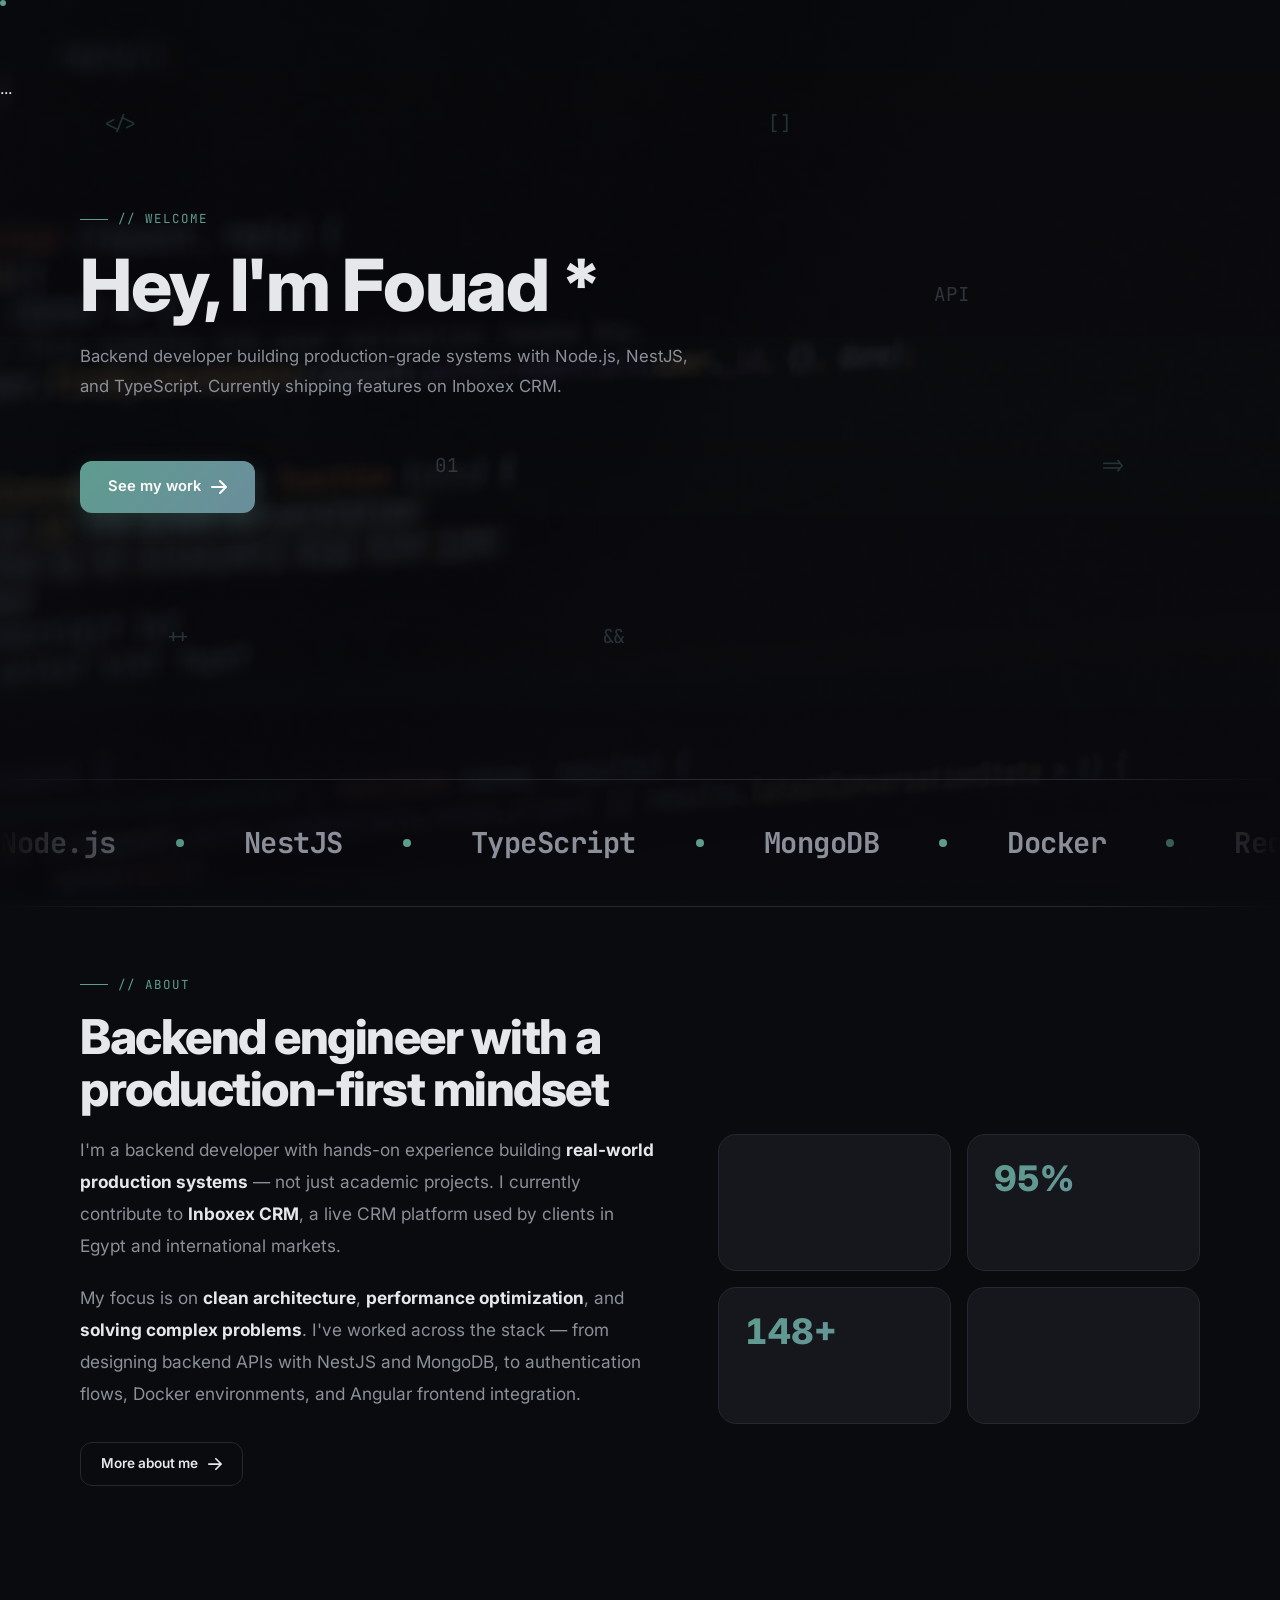
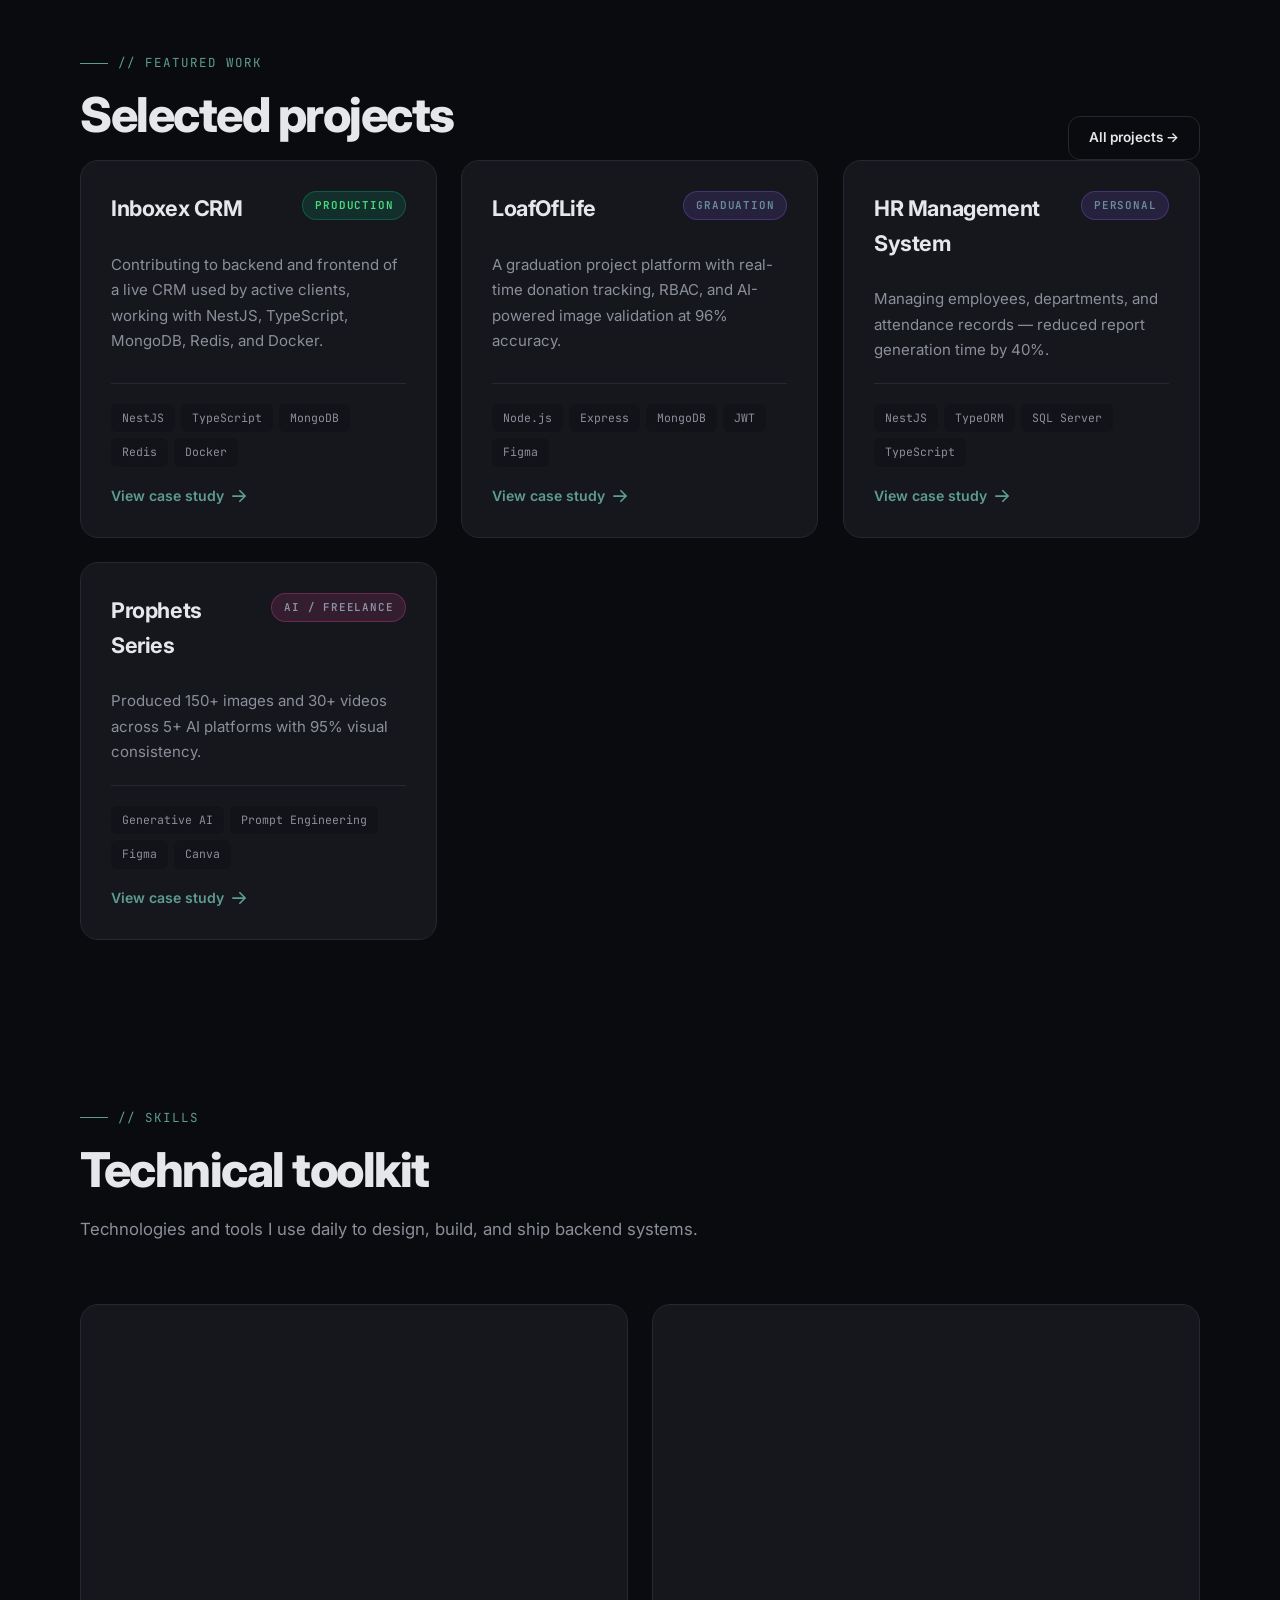
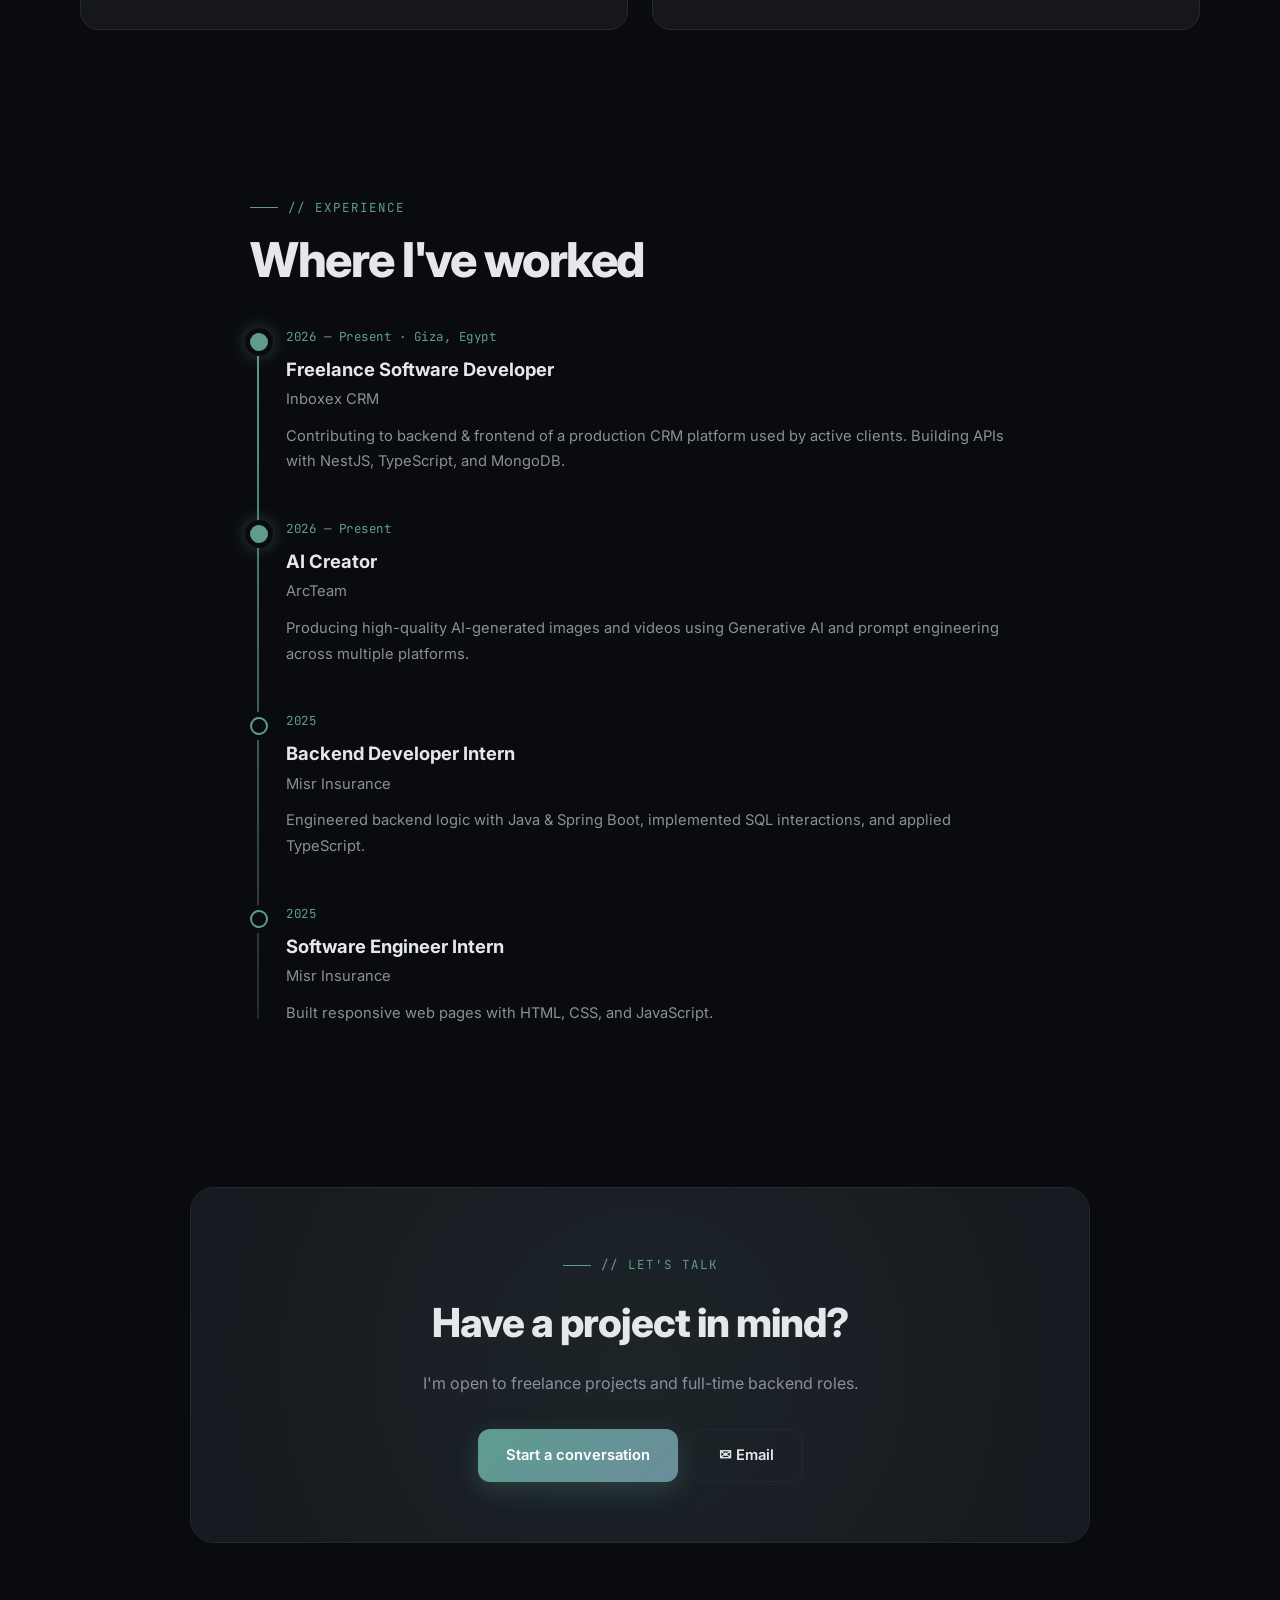
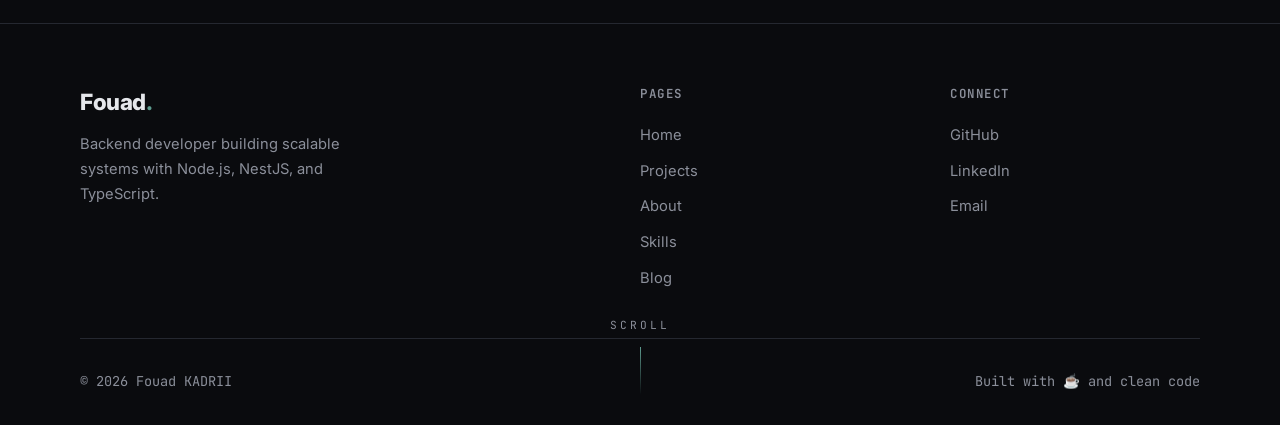
==== commit 2c8bf2fb: "Update index.html" ====
--- a/index.html
+++ b/index.html
@@ -36,26 +36,22 @@
 
 <!-- ============ HERO ============ -->
 <!-- ============ HERO — Prisma Style ============ -->
-<section class="hero hero-prisma">
-
-  <nav class="hero-nav">
-    <a href="index.html">Home</a>
-    <a href="projects.html">Projects</a>
-    <a href="about.html">About</a>
-    <a href="skills.html">Skills</a>
-    <a href="blog.html">Blog</a>
-    <a href="contact.html">Contact</a>
-    <button class="icon-btn" id="themeToggle" aria-label="Theme">🌙</button>
-  </nav>
-
-  <div class="hero-content-prisma">
-    <div class="hero-grid">
-      <div class="hero-main">
-        <h1 class="hero-giant" id="heroGiant">
-          <span class="pull-word">Fouad</span>
-          <span class="pull-word asterisk">*</span>
-        </h1>
-      </div>
+<section class="section" style="padding-top: 100px;">
+  <div class="container">
+    <div data-reveal>
+      <span class="section-label">// Welcome</span>
+      <h1 class="section-title" style="font-size: clamp(2.5rem, 6vw, 4.5rem);">Hey, I'm Fouad *</h1>
+      <p class="section-desc">Backend developer building production-grade systems with Node.js, NestJS, and TypeScript. Currently shipping features on Inboxex CRM.</p>
+    </div>
+
+    <div style="margin-top: 40px;">
+      <a href="projects.html" class="btn btn-primary magnetic">
+        <span>See my work</span>
+        <svg width="16" height="16" viewBox="0 0 16 16" fill="none"><path d="M1 8h14M9 2l6 6-6 6" stroke="currentColor" stroke-width="2" stroke-linecap="round" stroke-linejoin="round"/></svg>
+      </a>
+    </div>
+  </div>
+</section>
 
       <div class="hero-side">
         <p class="hero-tagline">
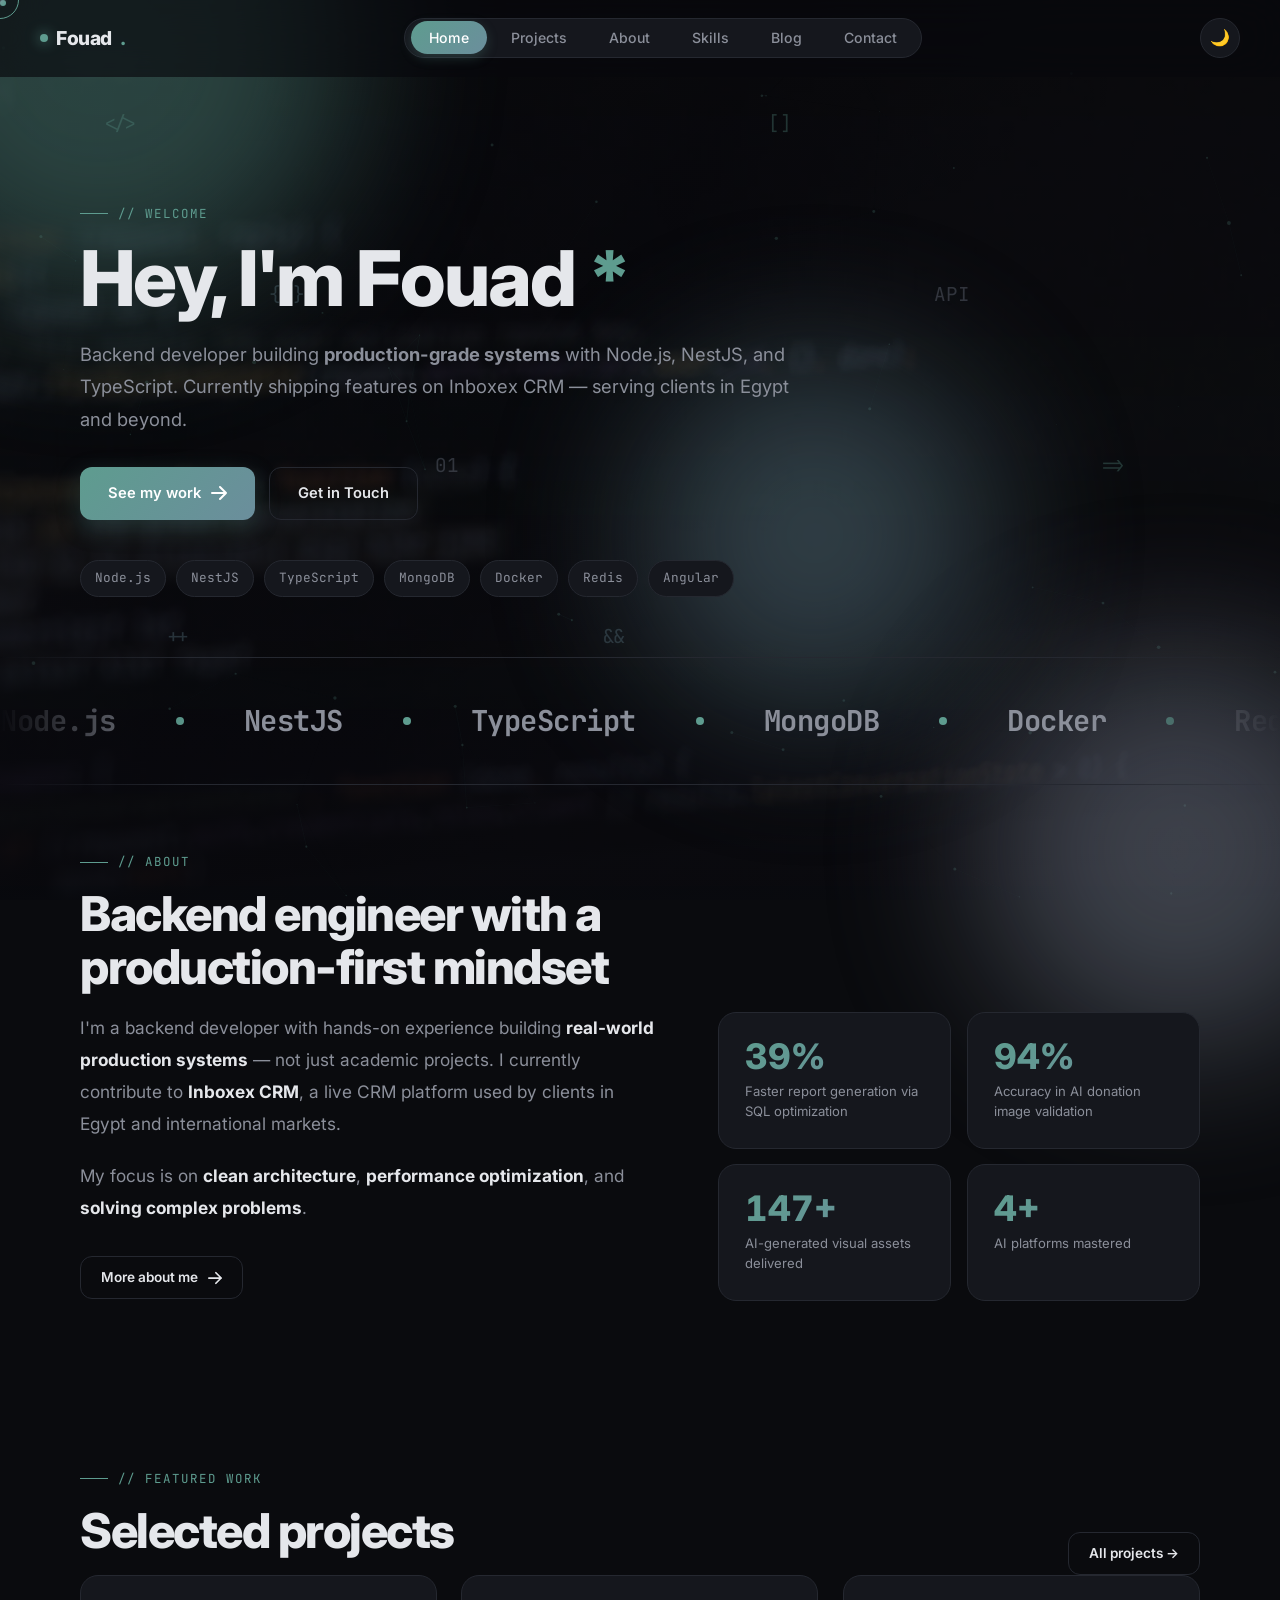
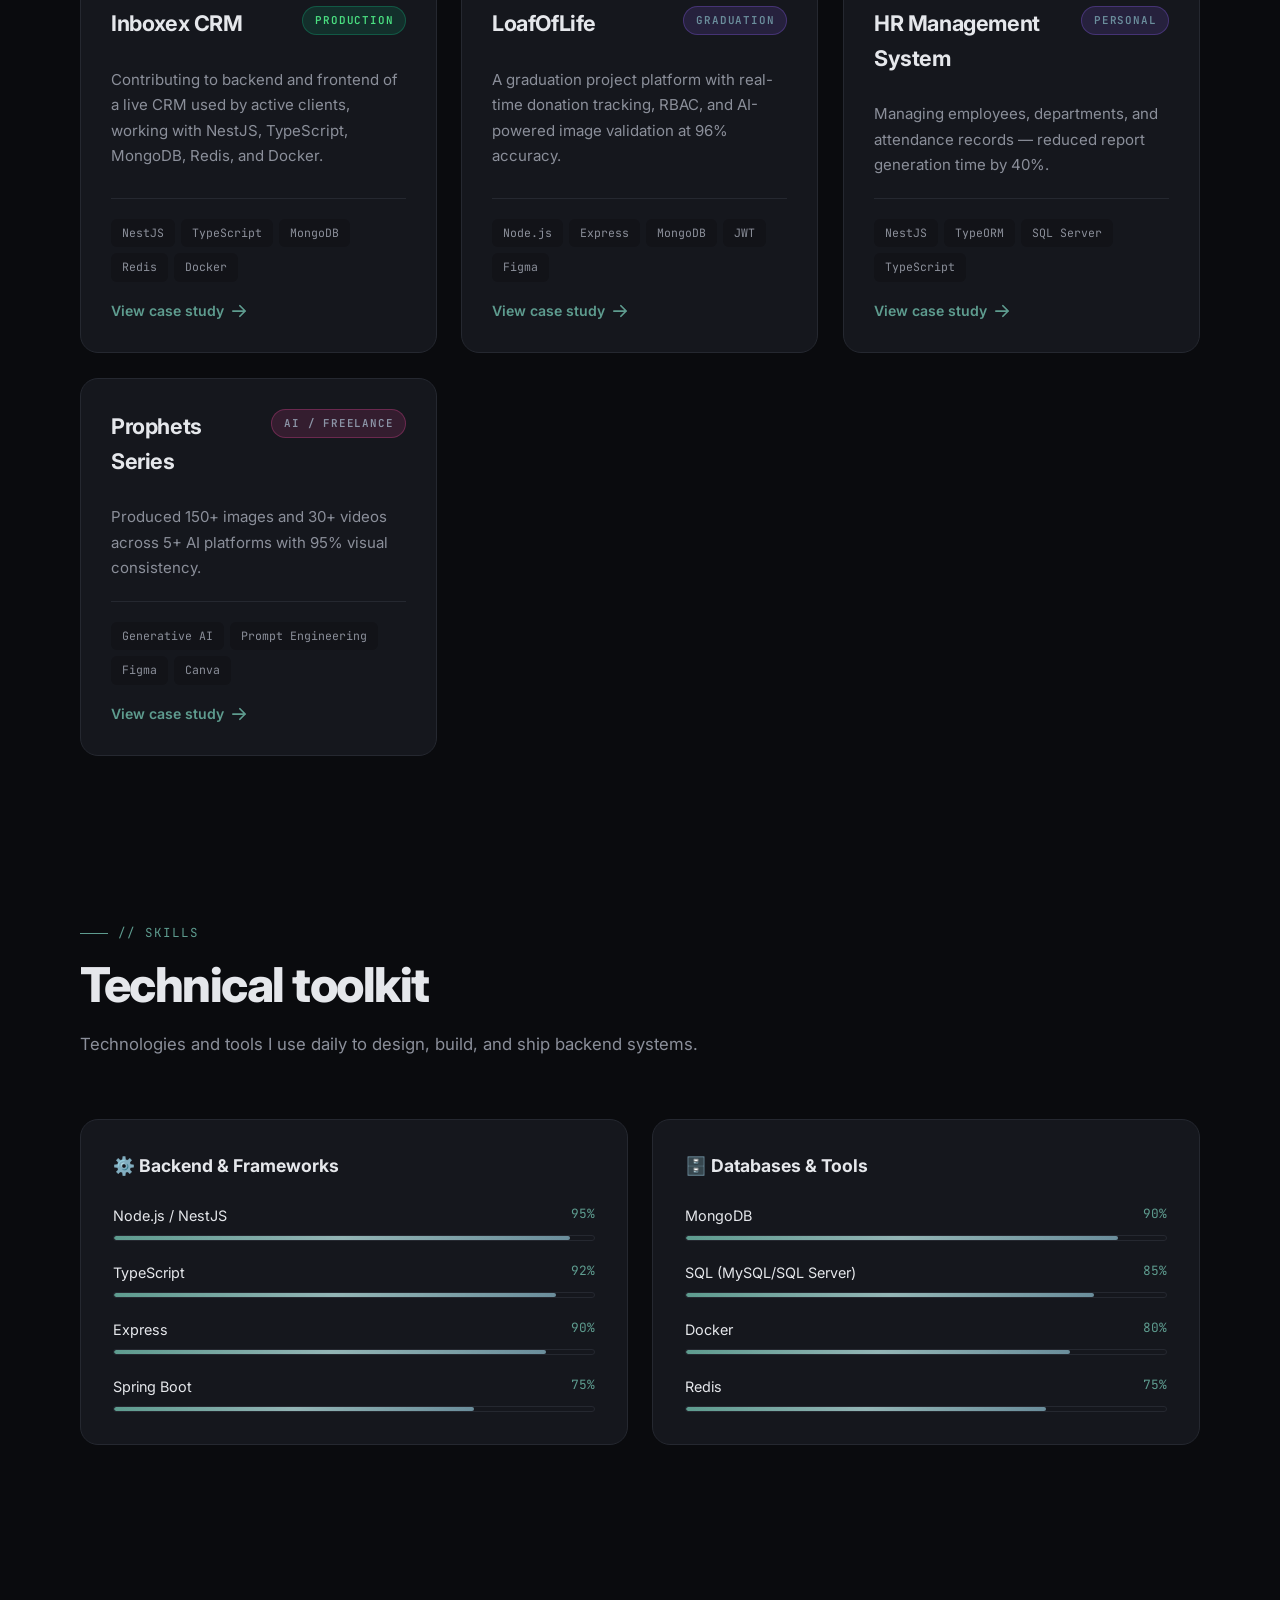
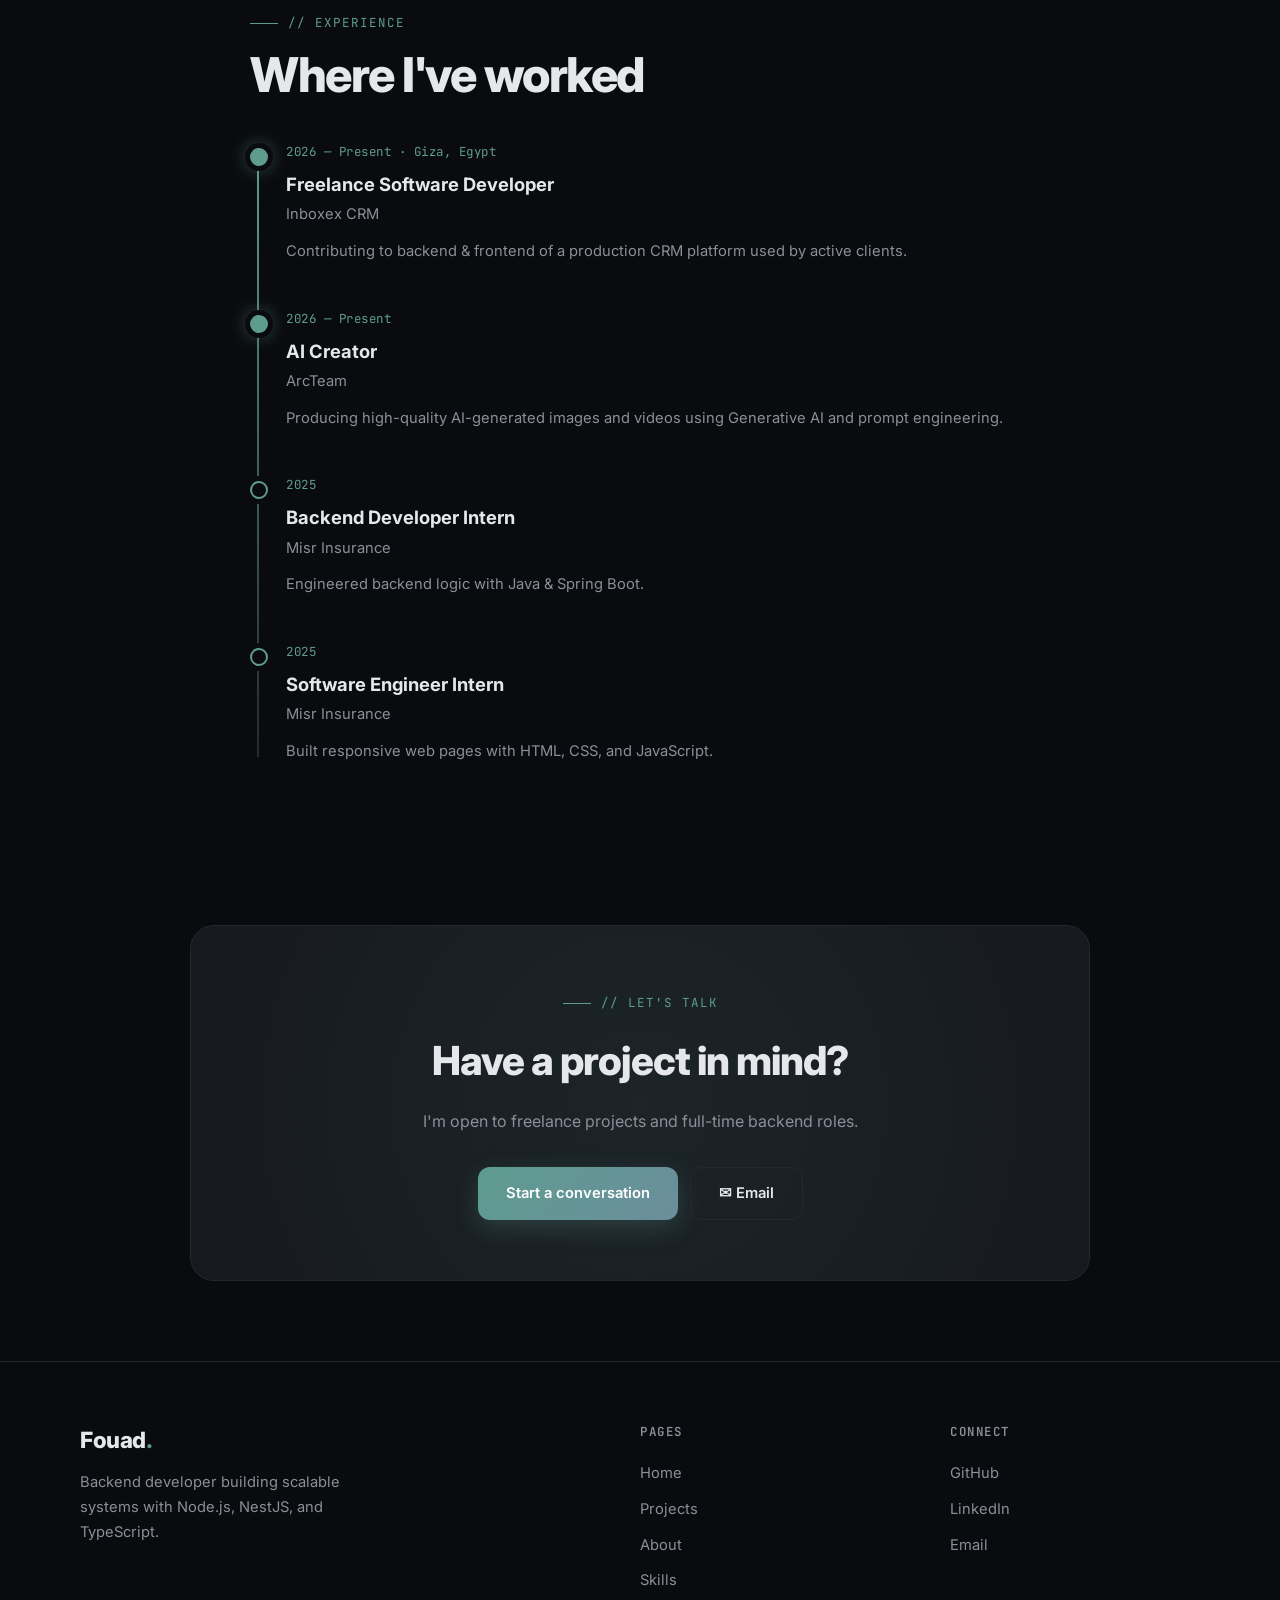
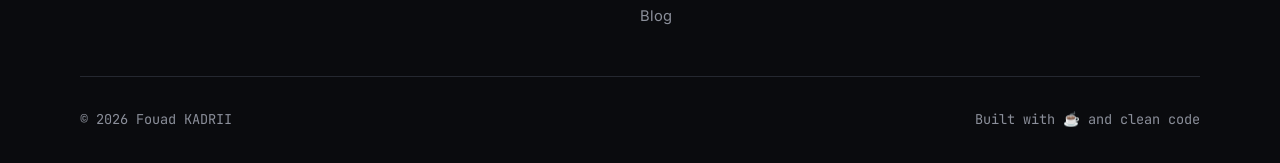
==== commit 5000dc91: "Update index.html" ====
--- a/index.html
+++ b/index.html
@@ -1,22 +1,21 @@
 <!DOCTYPE html>
 <html lang="en" data-theme="dark">
 <head>
-  <meta charset="UTF-8" />
-  <meta name="viewport" content="width=device-width, initial-scale=1.0" />
-  <title>Fouad KADRII — Backend Developer</title>
-  <link rel="icon" type="image/svg+xml" href="favicon.svg">
-  <meta name="description" content="..." />
-  <link rel="preconnect" href="https://fonts.googleapis.com">
-  <link rel="preconnect" href="https://fonts.gstatic.com" crossorigin>
-  <link href="https://fonts.googleapis.com/css2?family=Inter:wght@300;400;500;600;700;800;900&family=JetBrains+Mono:wght@400;500;700&display=swap" rel="stylesheet">
-  <link rel="stylesheet" href="base.css">
-  <link rel="stylesheet" href="animations.css">
-  <link rel="stylesheet" href="pages.css">
-  <link rel="stylesheet" href="video-bg.css">    <!-- ← السطر الجديد -->
+<meta charset="UTF-8" />
+<meta name="viewport" content="width=device-width, initial-scale=1.0" />
+<title>Fouad KADRII — Backend Developer</title>
+<link rel="icon" type="image/svg+xml" href="favicon.svg">
+<meta name="description" content="Backend Developer building scalable APIs with Node.js, NestJS, and TypeScript." />
+<link rel="preconnect" href="https://fonts.googleapis.com">
+<link rel="preconnect" href="https://fonts.gstatic.com" crossorigin>
+<link href="https://fonts.googleapis.com/css2?family=Inter:wght@300;400;500;600;700;800;900&family=JetBrains+Mono:wght@400;500;700&display=swap" rel="stylesheet">
+<link rel="stylesheet" href="base.css">
+<link rel="stylesheet" href="animations.css">
+<link rel="stylesheet" href="pages.css">
+<link rel="stylesheet" href="video-bg.css">
 </head>
 <body>
 
-<!-- Video Background — في أول الـ body -->
 <div class="site-video-bg">
   <video class="site-video" autoplay loop muted playsinline preload="metadata" poster="hero-poster.png">
     <source src="hero-bg.mp4" type="video/mp4">
@@ -26,7 +25,13 @@
 
 <div class="page-transition"></div>
 <div class="cursor-dot" id="cursorDot"></div>
-...
+<div class="cursor-ring" id="cursorRing"></div>
+<div class="scroll-progress" id="scrollProgress"></div>
+<canvas id="particles" class="particles-canvas"></canvas>
+<div class="bg-blob bg-blob-1"></div>
+<div class="bg-blob bg-blob-2"></div>
+<div class="bg-blob bg-blob-3"></div>
+
 <div class="preloader" id="preloader">
   <div class="preloader-inner">
     <div class="preloader-text">Fouad<span>.</span></div>
@@ -34,49 +39,68 @@
   </div>
 </div>
 
-<!-- ============ HERO ============ -->
-<!-- ============ HERO — Prisma Style ============ -->
-<section class="section" style="padding-top: 100px;">
+<nav class="navbar" id="navbar">
+  <a href="index.html" class="nav-logo">
+    <span class="nav-logo-dot"></span>
+    Fouad<span class="accent">.</span>
+  </a>
+  <ul class="nav-links">
+    <li><a href="index.html">Home</a></li>
+    <li><a href="projects.html">Projects</a></li>
+    <li><a href="about.html">About</a></li>
+    <li><a href="skills.html">Skills</a></li>
+    <li><a href="blog.html">Blog</a></li>
+    <li><a href="contact.html">Contact</a></li>
+  </ul>
+  <div class="nav-actions">
+    <button class="icon-btn" id="themeToggle">🌙</button>
+    <button class="menu-toggle" id="menuToggle"><span></span><span></span><span></span></button>
+  </div>
+</nav>
+
+<div class="mobile-menu" id="mobileMenu">
+  <a href="index.html">Home</a>
+  <a href="projects.html">Projects</a>
+  <a href="about.html">About</a>
+  <a href="skills.html">Skills</a>
+  <a href="blog.html">Blog</a>
+  <a href="contact.html">Contact</a>
+</div>
+
+<!-- HERO SECTION -->
+<section class="section" style="padding-top: 120px; padding-bottom: 60px;">
   <div class="container">
     <div data-reveal>
       <span class="section-label">// Welcome</span>
-      <h1 class="section-title" style="font-size: clamp(2.5rem, 6vw, 4.5rem);">Hey, I'm Fouad *</h1>
-      <p class="section-desc">Backend developer building production-grade systems with Node.js, NestJS, and TypeScript. Currently shipping features on Inboxex CRM.</p>
-    </div>
-
-    <div style="margin-top: 40px;">
-      <a href="projects.html" class="btn btn-primary magnetic">
-        <span>See my work</span>
-        <svg width="16" height="16" viewBox="0 0 16 16" fill="none"><path d="M1 8h14M9 2l6 6-6 6" stroke="currentColor" stroke-width="2" stroke-linecap="round" stroke-linejoin="round"/></svg>
-      </a>
-    </div>
-  </div>
-</section>
-
-      <div class="hero-side">
-        <p class="hero-tagline">
-          Backend developer building <strong>production-grade systems</strong> with Node.js, NestJS, and TypeScript. Currently shipping features on Inboxex CRM.
-        </p>
-
-        <a href="projects.html" class="hero-btn-prisma">
+      <h1 class="section-title" style="font-size: clamp(2.5rem, 6vw, 5rem); line-height: 1.05; letter-spacing: -2px;">
+        Hey, I'm Fouad <span style="color: var(--accent);">*</span>
+      </h1>
+      <p class="section-desc" style="font-size: 1.15rem; max-width: 720px; margin-bottom: 32px;">
+        Backend developer building <strong>production-grade systems</strong> with Node.js, NestJS, and TypeScript. Currently shipping features on Inboxex CRM — serving clients in Egypt and beyond.
+      </p>
+
+      <div style="display: flex; gap: 14px; flex-wrap: wrap;">
+        <a href="projects.html" class="btn btn-primary magnetic">
           <span>See my work</span>
-          <span class="hero-btn-icon">
-            <svg width="16" height="16" viewBox="0 0 16 16" fill="none">
-              <path d="M1 8h14M9 2l6 6-6 6" stroke="currentColor" stroke-width="2" stroke-linecap="round" stroke-linejoin="round"/>
-            </svg>
-          </span>
+          <svg width="16" height="16" viewBox="0 0 16 16" fill="none"><path d="M1 8h14M9 2l6 6-6 6" stroke="currentColor" stroke-width="2" stroke-linecap="round" stroke-linejoin="round"/></svg>
         </a>
-      </div>
-    </div>
-  </div>
-
-  <div class="scroll-indicator hero-scroll">
-    <span>Scroll</span>
-    <div class="scroll-line"></div>
-  </div>
-</section>
-
-<!-- ============ MARQUEE ============ -->
+        <a href="contact.html" class="btn btn-ghost magnetic"><span>Get in Touch</span></a>
+      </div>
+
+      <div style="display: flex; flex-wrap: wrap; gap: 10px; margin-top: 40px;">
+        <span class="chip">Node.js</span>
+        <span class="chip">NestJS</span>
+        <span class="chip">TypeScript</span>
+        <span class="chip">MongoDB</span>
+        <span class="chip">Docker</span>
+        <span class="chip">Redis</span>
+        <span class="chip">Angular</span>
+      </div>
+    </div>
+  </div>
+</section>
+
+<!-- MARQUEE -->
 <div class="marquee">
   <div class="marquee-track">
     <span class="marquee-item">Node.js <span class="dot"></span></span>
@@ -91,7 +115,7 @@
   </div>
 </div>
 
-<!-- ============ ABOUT PREVIEW ============ -->
+<!-- ABOUT PREVIEW -->
 <section class="section">
   <div class="container">
     <div data-reveal>
@@ -107,9 +131,7 @@
         </p>
         <p>
           My focus is on <strong>clean architecture</strong>, <strong>performance optimization</strong>,
-          and <strong>solving complex problems</strong>. I've worked across the stack — from designing
-          backend APIs with NestJS and MongoDB, to authentication flows, Docker environments,
-          and Angular frontend integration.
+          and <strong>solving complex problems</strong>.
         </p>
         <a href="about.html" class="btn btn-ghost btn-sm magnetic" style="margin-top: 12px;">
           <span>More about me</span>
@@ -138,7 +160,7 @@
   </div>
 </section>
 
-<!-- ============ FEATURED PROJECTS ============ -->
+<!-- FEATURED PROJECTS -->
 <section class="section">
   <div class="container">
     <div data-reveal style="display: flex; justify-content: space-between; align-items: flex-end; flex-wrap: wrap; gap: 20px;">
@@ -152,7 +174,7 @@
   </div>
 </section>
 
-<!-- ============ SKILLS PREVIEW ============ -->
+<!-- SKILLS PREVIEW -->
 <section class="section">
   <div class="container">
     <div data-reveal>
@@ -203,7 +225,7 @@
   </div>
 </section>
 
-<!-- ============ EXPERIENCE ============ -->
+<!-- EXPERIENCE -->
 <section class="section">
   <div class="container container-narrow">
     <div data-reveal>
@@ -215,19 +237,19 @@
         <div class="timeline-date">2026 — Present · Giza, Egypt</div>
         <div class="timeline-role">Freelance Software Developer</div>
         <div class="timeline-company">Inboxex CRM</div>
-        <p class="timeline-desc">Contributing to backend & frontend of a production CRM platform used by active clients. Building APIs with NestJS, TypeScript, and MongoDB.</p>
+        <p class="timeline-desc">Contributing to backend & frontend of a production CRM platform used by active clients.</p>
       </div>
       <div class="timeline-item current" data-reveal>
         <div class="timeline-date">2026 — Present</div>
         <div class="timeline-role">AI Creator</div>
         <div class="timeline-company">ArcTeam</div>
-        <p class="timeline-desc">Producing high-quality AI-generated images and videos using Generative AI and prompt engineering across multiple platforms.</p>
+        <p class="timeline-desc">Producing high-quality AI-generated images and videos using Generative AI and prompt engineering.</p>
       </div>
       <div class="timeline-item" data-reveal>
         <div class="timeline-date">2025</div>
         <div class="timeline-role">Backend Developer Intern</div>
         <div class="timeline-company">Misr Insurance</div>
-        <p class="timeline-desc">Engineered backend logic with Java & Spring Boot, implemented SQL interactions, and applied TypeScript.</p>
+        <p class="timeline-desc">Engineered backend logic with Java & Spring Boot.</p>
       </div>
       <div class="timeline-item" data-reveal>
         <div class="timeline-date">2025</div>
@@ -239,7 +261,7 @@
   </div>
 </section>
 
-<!-- ============ CTA ============ -->
+<!-- CTA -->
 <section class="section contact-card" data-reveal style="margin: 60px auto; max-width: 900px;">
   <span class="section-label" style="justify-content: center;">// Let's talk</span>
   <h2>Have a project in mind?</h2>
@@ -250,7 +272,7 @@
   </div>
 </section>
 
-<!-- ============ FOOTER ============ -->
+<!-- FOOTER -->
 <footer class="footer">
   <div class="container">
     <div class="footer-grid">
@@ -290,7 +312,6 @@
 <script src="particles.js"></script>
 <script src="transitions.js"></script>
 <script>
-  // Render featured projects on home page
   document.addEventListener('DOMContentLoaded', () => {
     const grid = document.getElementById('featuredProjects');
     if (!grid) return;
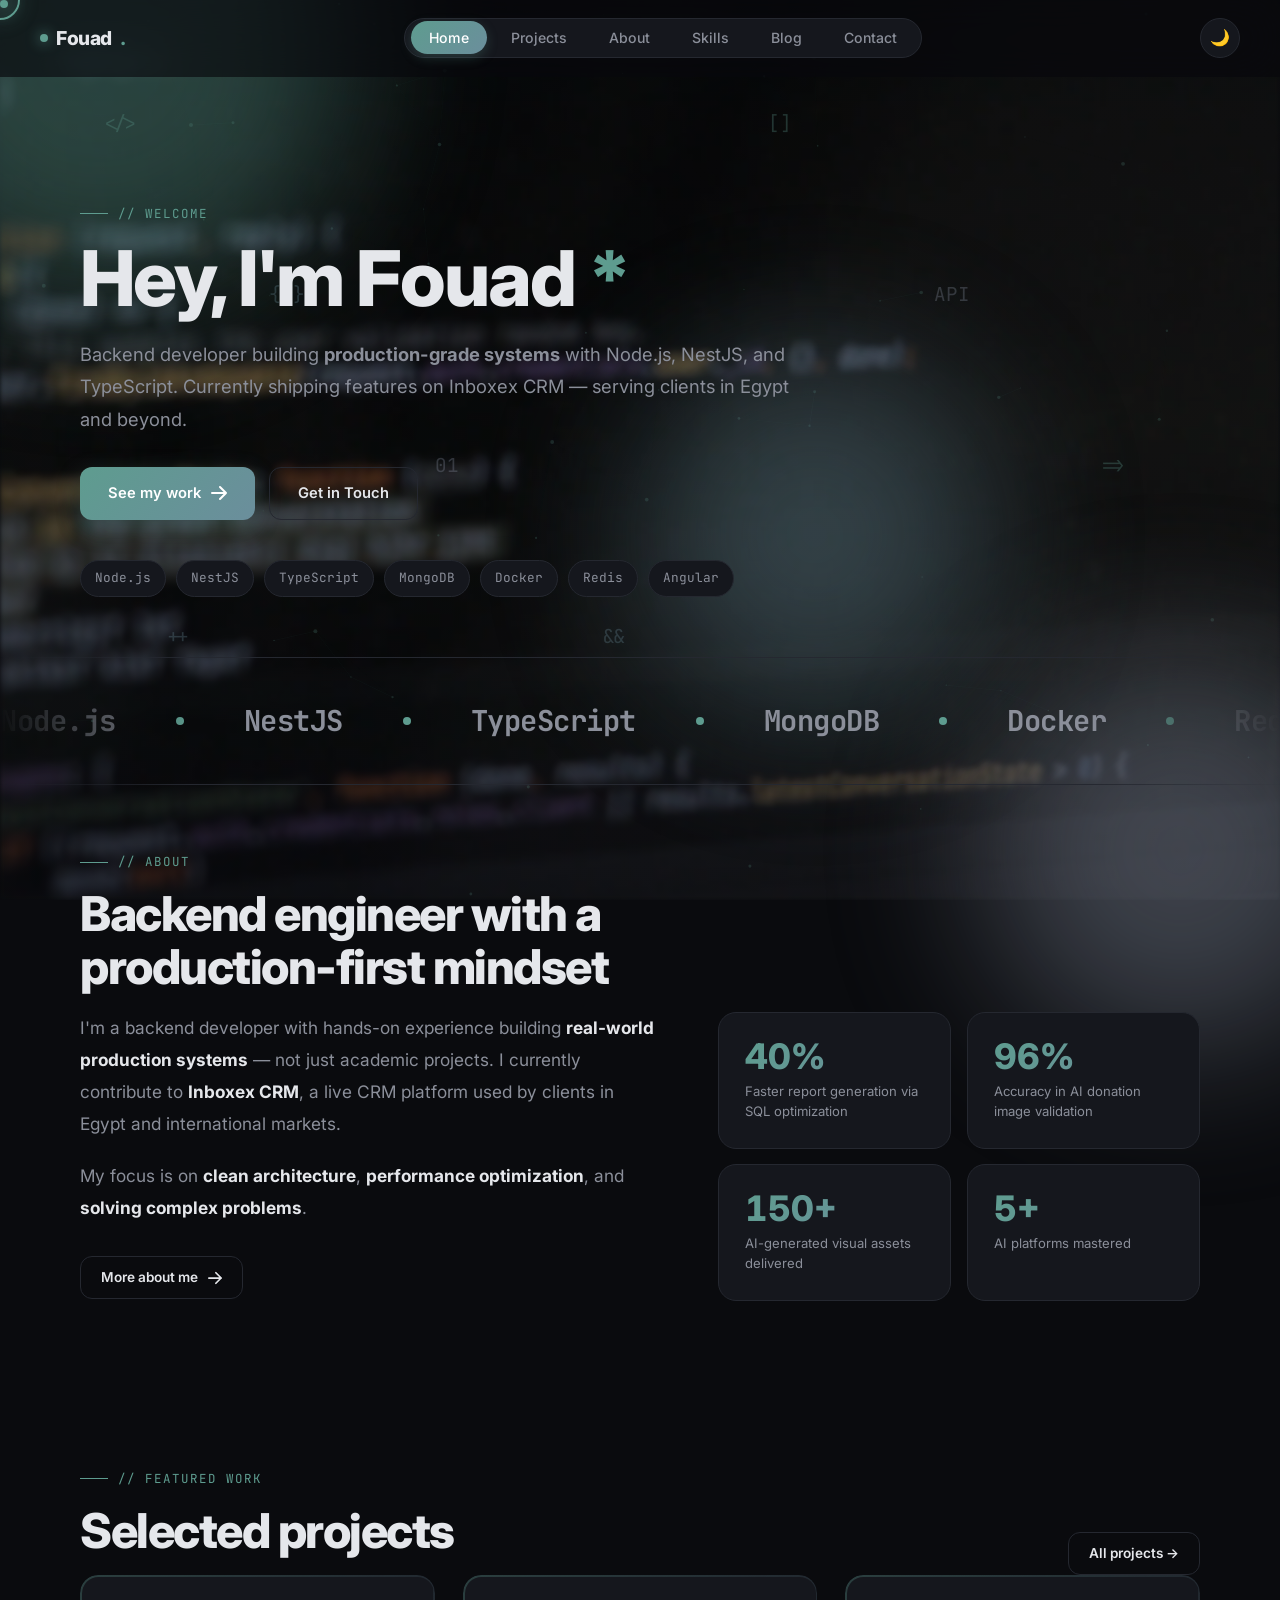
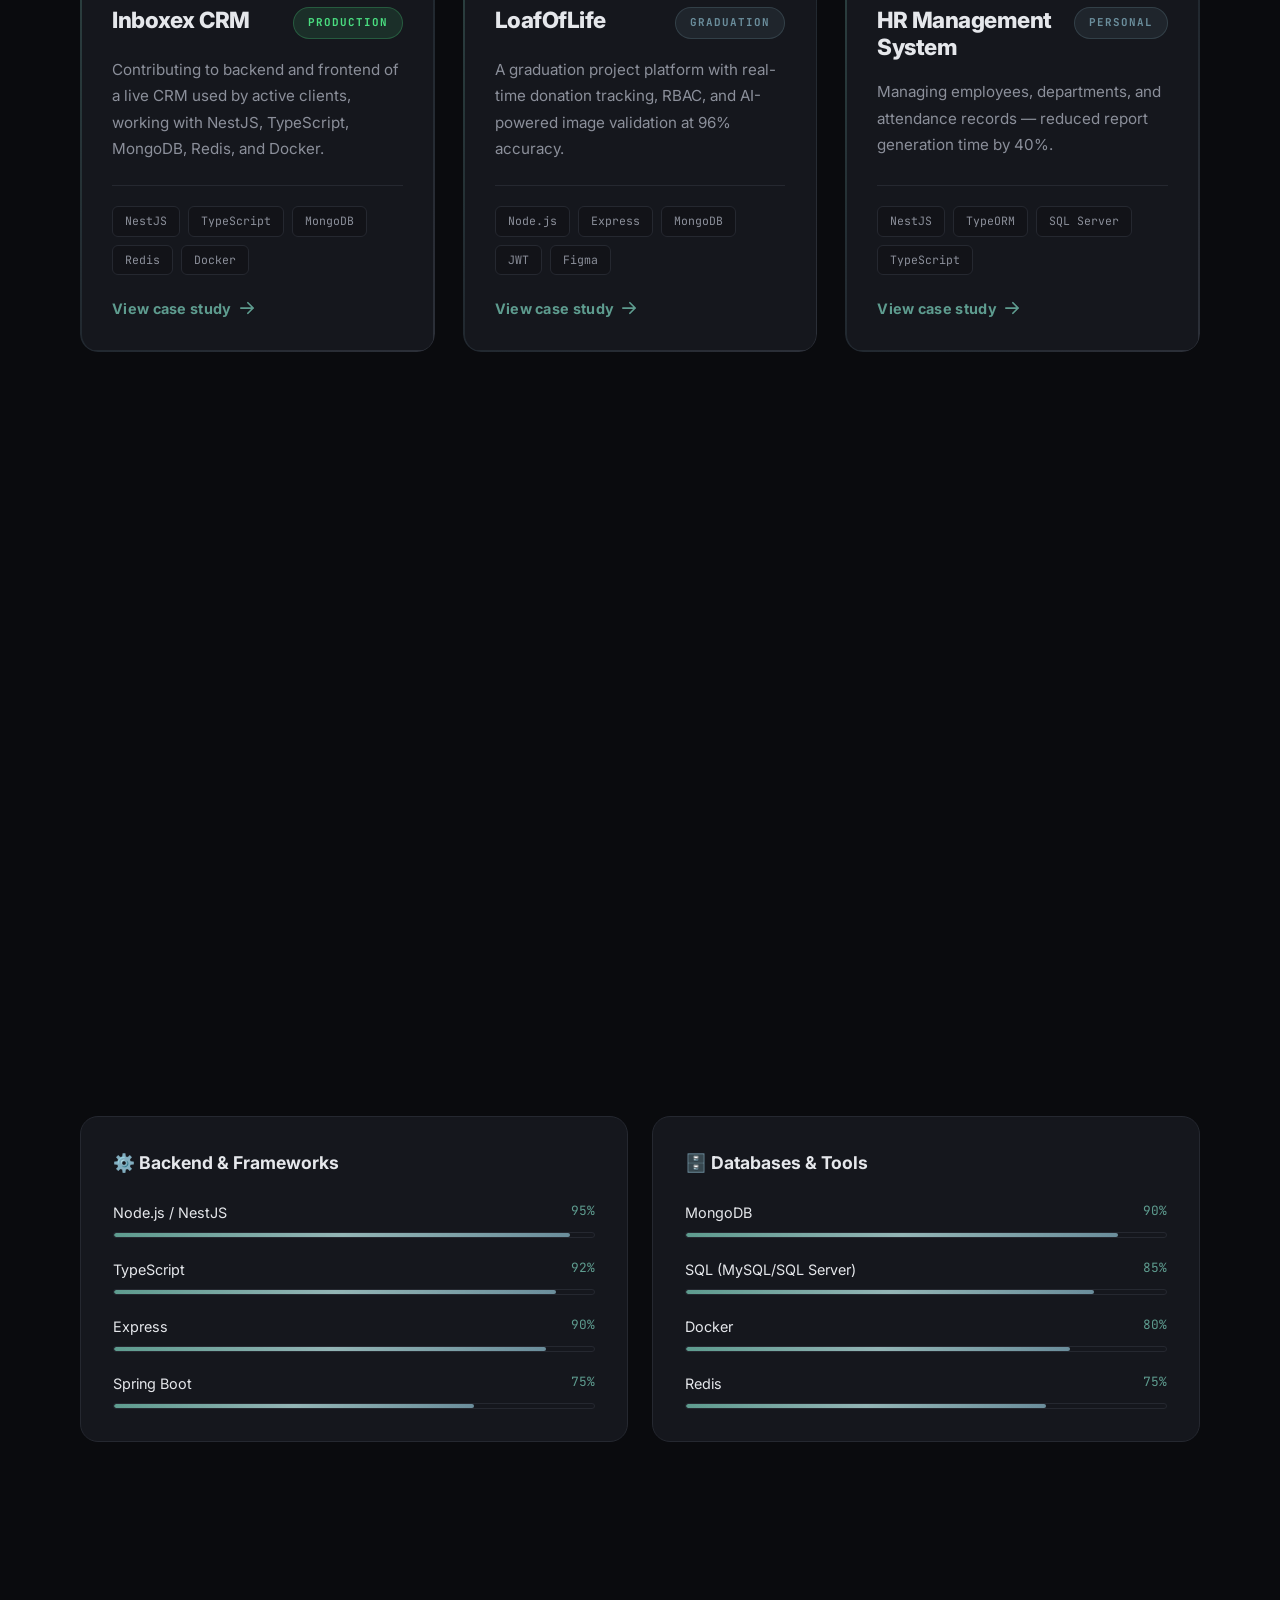
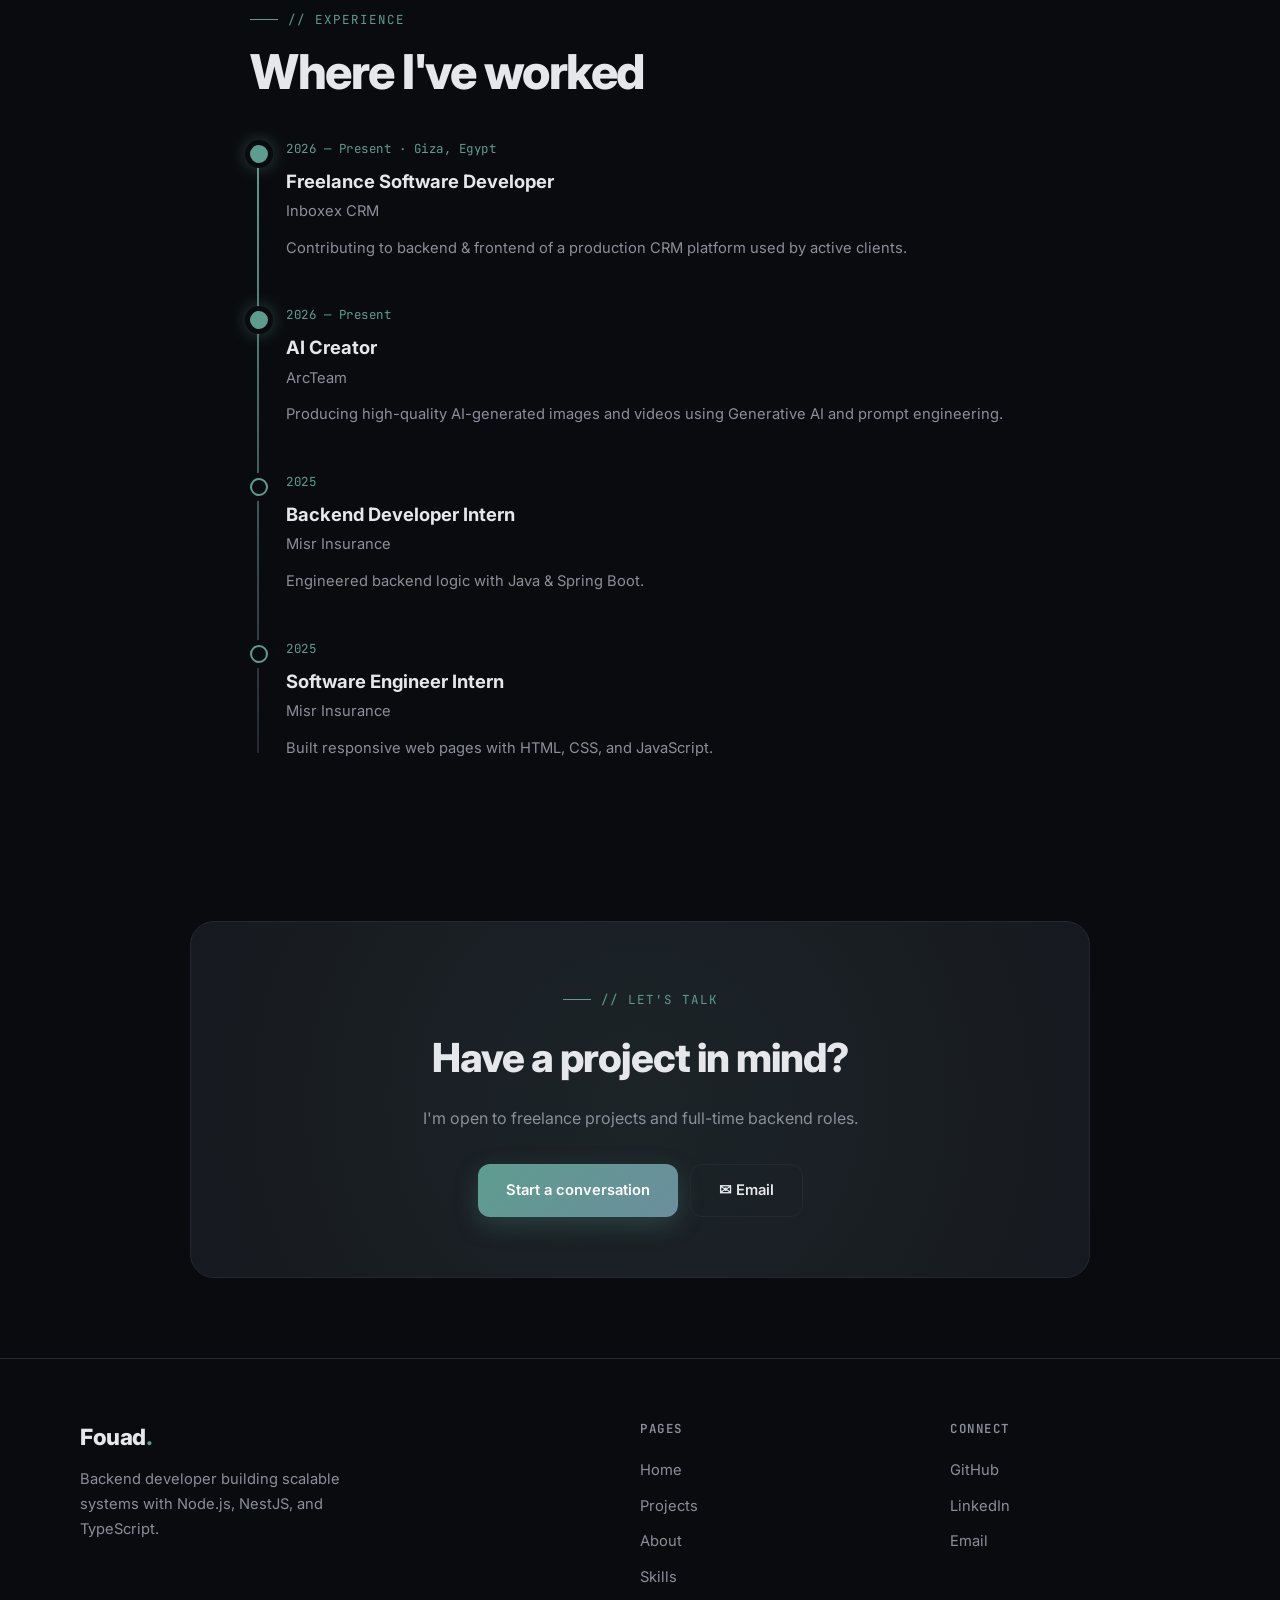
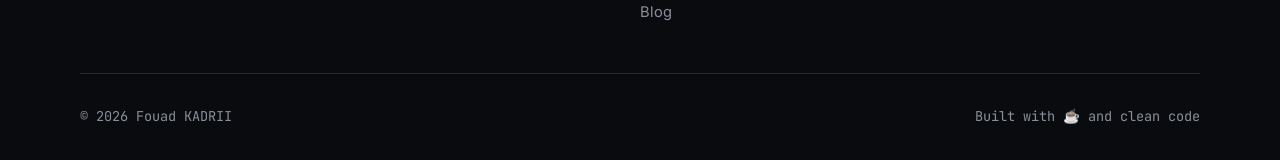
==== commit 604b1162: "Remove 'tilt' class from project card links Removed 'tilt' class from project card links." ====
--- a/index.html
+++ b/index.html
@@ -316,7 +316,7 @@
     const grid = document.getElementById('featuredProjects');
     if (!grid) return;
     grid.innerHTML = getFeaturedProjects().map((p, i) => `
-      <a href="project.html?p=${p.slug}" class="project-card tilt" data-reveal style="--delay:${i * 0.1}s">
+  <a href="project.html?p=${p.slug}" class="project-card" data-reveal style="--delay:${i * 0.1}s">
         <div class="project-header">
           <h3 class="project-title">${p.title}</h3>
           <span class="project-badge ${p.badgeClass}">${p.badge}</span>
--- a/base.css
+++ b/base.css
@@ -52,7 +52,7 @@
   cursor: none !important;
   min-height: 100vh;
   padding-top: 76px;
-  position: relative;                /* ← مهم */
+                /* ← مهم */
 }
 
 @media (pointer: coarse) {
--- a/animations.css
+++ b/animations.css
@@ -72,57 +72,107 @@
 }
 
 /* ============ CUSTOM CURSOR ============ */
+/* ============ CUSTOM CURSOR — GLOW CIRCLE ============ */
 .cursor-dot,
 .cursor-ring,
 .cursor-trail {
   position: fixed;
-  top: 0; left: 0;
+  top: 0;
+  left: 0;
   pointer-events: none;
   z-index: 2147483647;
   border-radius: 50%;
   will-change: transform;
 }
+
+/* النقطة المركزية المتوهجة */
 .cursor-dot {
-  width: 6px;
-  height: 6px;
+  width: 8px;
+  height: 8px;
   background: var(--accent);
+  box-shadow: 
+    0 0 16px var(--accent), 
+    0 0 32px var(--accent-glow),
+    0 0 48px var(--accent-glow);
   z-index: 2147483647;
-}
+  animation: cursorPulse 2s ease-in-out infinite;
+}
+
+@keyframes cursorPulse {
+  0%, 100% {
+    box-shadow: 
+      0 0 16px var(--accent), 
+      0 0 32px var(--accent-glow),
+      0 0 48px var(--accent-glow);
+  }
+  50% {
+    box-shadow: 
+      0 0 20px var(--accent), 
+      0 0 40px var(--accent-glow),
+      0 0 60px var(--accent-glow);
+  }
+}
+
+/* الحلقة المتوهجة */
 .cursor-ring {
-  width: 38px;
-  height: 38px;
-  border: 1.5px solid var(--accent);
-  transition: width 0.25s var(--ease-out),
-              height 0.25s var(--ease-out),
-              border-color 0.25s,
-              background 0.25s;
-}
+  width: 40px;
+  height: 40px;
+  border: 2px solid var(--accent);
+  box-shadow: 
+    0 0 20px var(--accent-glow), 
+    inset 0 0 20px var(--accent-glow);
+  transition: 
+    width 0.3s cubic-bezier(0.16, 1, 0.3, 1),
+    height 0.3s cubic-bezier(0.16, 1, 0.3, 1),
+    border-color 0.3s,
+    box-shadow 0.3s,
+    background 0.3s;
+}
+
+/* عند الـ Hover على الروابط/الأزرار */
 .cursor-ring.hovered {
   width: 70px;
   height: 70px;
-  background: var(--accent-glow);
-  border-color: transparent;
-}
+  border-color: var(--accent-2);
+  box-shadow: 
+    0 0 40px var(--accent-glow),
+    0 0 80px var(--accent-glow),
+    inset 0 0 30px var(--accent-glow);
+  background: rgba(94, 156, 143, 0.08);
+}
+
+/* "VIEW" على كروت المشاريع */
 .cursor-ring.viewing::after {
   content: 'VIEW';
   position: absolute;
   inset: 0;
   display: grid;
   place-items: center;
-  font-size: 0.6rem;
+  font-size: 0.65rem;
   font-weight: 700;
-  letter-spacing: 1px;
+  letter-spacing: 1.5px;
   color: var(--accent);
-}
+  text-shadow: 0 0 10px var(--accent-glow);
+}
+
+/* الأثر — Trail */
 .cursor-trail {
   width: 8px;
   height: 8px;
   background: var(--accent-3);
   opacity: 0.5;
-  filter: blur(2px);
-}
+  filter: blur(3px);
+  box-shadow: 0 0 15px var(--accent-3);
+  z-index: 2147483646;
+}
+
+/* الموبايل */
 @media (pointer: coarse) {
-  .cursor-dot, .cursor-ring, .cursor-trail { display: none; }
+  .cursor-dot,
+  .cursor-ring,
+  .cursor-trail { 
+    display: none; 
+  }
 }
 
 /* ============ SCROLL PROGRESS ============ */
@@ -282,12 +332,7 @@
 }
 
 /* ============ BACKGROUND EFFECTS ============ */
-body {
-  position: relative;
-  isolation: isolate;
-  background-color: var(--bg);
-   cursor: none;
-}
+
 .bg-blob {
   position: fixed;
   border-radius: 50%;
@@ -424,14 +469,39 @@
 /* ============ SCROLL REVEAL ============ */
 [data-reveal] {
   opacity: 0;
-  transform: translateY(40px);
-  transition: opacity 0.9s var(--ease-out),
-              transform 0.9s var(--ease-out);
-}
+  transform: translateY(60px) scale(0.96);
+  transition: opacity 0.9s cubic-bezier(0.16, 1, 0.3, 1),
+              transform 0.9s cubic-bezier(0.16, 1, 0.3, 1);
+}
+
+/* Project cards stagger reveal */
+.project-card[data-reveal] {
+  opacity: 0;
+  transform: translateY(40px) scale(0.95);
+  transition: 
+    opacity 0.7s cubic-bezier(0.16, 1, 0.3, 1),
+    transform 0.7s cubic-bezier(0.16, 1, 0.3, 1);
+}
+/* Reveal state — لما العنصر يظهر */
+[data-reveal].revealed {
+  opacity: 1;
+  transform: translateY(0) scale(1);
+}
+
+/* Project cards — override */
+.project-card[data-reveal].revealed {
+  opacity: 1;
+  transform: translateY(0) scale(1);
+}
+
+/* اتجاهات مختلفة */
 [data-reveal="left"] { transform: translateX(-60px); }
 [data-reveal="right"] { transform: translateX(60px); }
 [data-reveal="scale"] { transform: scale(0.85); }
-[data-reveal].revealed {
+
+[data-reveal="left"].revealed,
+[data-reveal="right"].revealed,
+[data-reveal="scale"].revealed {
   opacity: 1;
   transform: none;
 }
--- a/pages.css
+++ b/pages.css
@@ -383,155 +383,217 @@
 }
 
 /* ============ PROJECTS GRID ============ */
+
+/* ============================================================
+   PROJECT CARDS — Bordered Card Style
+   ============================================================ */
+
 .projects-grid {
   display: grid;
   grid-template-columns: repeat(auto-fit, minmax(340px, 1fr));
-  gap: 24px;
+  gap: 28px;
 }
 
 .project-card {
+  position: relative;
   background: var(--card);
-  border: 1px solid var(--border);
   border-radius: var(--radius);
-  padding: 30px;
-  transition: border-color var(--transition), box-shadow var(--transition), background var(--transition);
+  padding: 32px;
   display: flex;
   flex-direction: column;
-  position: relative;
+  transition: transform 0.5s cubic-bezier(0.16, 1, 0.3, 1),
+              box-shadow 0.5s cubic-bezier(0.16, 1, 0.3, 1);
+  cursor: none;
   overflow: hidden;
+  isolation: isolate;
   color: var(--text);
-  cursor: none;
-}
+  text-decoration: none;
+}
+
+/* الإطار المتدرج */
 .project-card::before {
   content: '';
   position: absolute;
-  top: 0; left: 0; right: 0;
-  height: 3px;
-  background: linear-gradient(90deg, var(--accent), var(--accent-2), var(--accent-3));
-  transform: scaleX(0);
-  transform-origin: left;
-  transition: transform 0.5s var(--ease-out);
-}
-.project-card:hover::before { transform: scaleX(1); }
+  inset: 0;
+  padding: 1.5px;
+  border-radius: var(--radius);
+  background: linear-gradient(
+    135deg,
+    rgba(94, 156, 143, 0.3),
+    rgba(107, 142, 156, 0.15),
+    rgba(139, 148, 166, 0.2)
+  );
+  -webkit-mask: 
+    linear-gradient(#fff 0 0) content-box, 
+    linear-gradient(#fff 0 0);
+  -webkit-mask-composite: xor;
+  mask-composite: exclude;
+  pointer-events: none;
+  transition: all 0.5s cubic-bezier(0.16, 1, 0.3, 1);
+  z-index: 0;
+}
+
+/* توهج خلفي عند الـ hover */
+.project-card::after {
+  content: '';
+  position: absolute;
+  inset: 0;
+  border-radius: var(--radius);
+  background: radial-gradient(
+    circle at var(--mouse-x, 50%) var(--mouse-y, 50%),
+    rgba(94, 156, 143, 0.12),
+    transparent 60%
+  );
+  opacity: 0;
+  transition: opacity 0.5s;
+  pointer-events: none;
+  z-index: 1;
+}
+
+.project-card:hover::after {
+  opacity: 1;
+}
+
+/* الإطار المتدرج عند الـ hover — أقوى */
+.project-card:hover::before {
+  background: linear-gradient(
+    135deg,
+    var(--accent) 0%,
+    var(--accent-2) 50%,
+    var(--accent-3) 100%
+  );
+  padding: 2px;
+}
+
 .project-card:hover {
-  border-color: var(--accent);
-  box-shadow: 0 24px 48px rgba(0,0,0,0.3);
-}
-[data-theme="light"] .project-card:hover {
-  box-shadow: 0 24px 48px rgba(99, 102, 241, 0.15);
-}
-
+  transform: translateY(-6px);
+  box-shadow: 
+    0 20px 40px rgba(0, 0, 0, 0.4),
+    0 0 40px rgba(94, 156, 143, 0.15);
+}
+
+/* المحتوى فوق الـ overlays */
+.project-card > * {
+  position: relative;
+  z-index: 2;
+}
+
+/* ============ Project header ============ */
 .project-header {
   display: flex;
   justify-content: space-between;
   align-items: flex-start;
-  margin-bottom: 16px;
   gap: 12px;
-}
+  margin-bottom: 18px;
+}
+
+.project-title {
+  font-size: 1.4rem;
+  font-weight: 800;
+  letter-spacing: -0.5px;
+  line-height: 1.2;
+  color: var(--text);
+  transition: color 0.3s;
+}
+
+.project-card:hover .project-title {
+  color: var(--accent);
+}
+
 .project-badge {
   font-size: 0.68rem;
-  padding: 5px 12px;
+  padding: 6px 14px;
   border-radius: 50px;
-  font-weight: 600;
+  font-weight: 700;
   text-transform: uppercase;
-  letter-spacing: 0.8px;
+  letter-spacing: 1px;
   white-space: nowrap;
   font-family: 'JetBrains Mono', monospace;
-}
+  flex-shrink: 0;
+}
+
 .badge-prod {
-  background: rgba(16, 185, 129, 0.15);
+  background: rgba(74, 222, 128, 0.12);
   color: var(--success);
-  border: 1px solid rgba(16, 185, 129, 0.3);
-}
+  border: 1px solid rgba(74, 222, 128, 0.25);
+}
+
 .badge-freelance {
-  background: rgba(99, 102, 241, 0.15);
+  background: rgba(94, 156, 143, 0.12);
   color: var(--accent);
-  border: 1px solid rgba(99, 102, 241, 0.3);
-}
+  border: 1px solid rgba(94, 156, 143, 0.25);
+}
+
 .badge-personal {
-  background: rgba(139, 92, 246, 0.15);
+  background: rgba(107, 142, 156, 0.12);
   color: var(--accent-2);
-  border: 1px solid rgba(139, 92, 246, 0.3);
-}
+  border: 1px solid rgba(107, 142, 156, 0.25);
+}
+
 .badge-ai {
-  background: rgba(236, 72, 153, 0.15);
-  color: var(--accent-3);
-  border: 1px solid rgba(236, 72, 153, 0.3);
-}
-
-.project-title {
-  font-size: 1.35rem;
-  font-weight: 700;
-  margin-bottom: 10px;
-  letter-spacing: -0.4px;
-}
+  background: rgba(236, 72, 153, 0.12);
+  color: #ec4899;
+  border: 1px solid rgba(236, 72, 153, 0.25);
+}
+
+/* ============ Description ============ */
 .project-desc {
   color: var(--text-muted);
-  font-size: 0.94rem;
-  line-height: 1.7;
-  margin-bottom: 20px;
+  font-size: 0.95rem;
+  line-height: 1.75;
+  margin-bottom: 22px;
   flex-grow: 1;
 }
+
+/* ============ Tech stack ============ */
 .project-tech {
   display: flex;
   flex-wrap: wrap;
-  gap: 6px;
+  gap: 8px;
   padding-top: 20px;
   border-top: 1px solid var(--border);
-  margin-bottom: 18px;
-}
+  margin-bottom: 22px;
+}
+
 .tech-chip {
   font-family: 'JetBrains Mono', monospace;
   font-size: 0.72rem;
-  padding: 5px 11px;
+  padding: 5px 12px;
   background: var(--bg-soft);
+  border: 1px solid var(--border);
   border-radius: 6px;
   color: var(--text-muted);
-  transition: all var(--transition);
-}
+  transition: all 0.3s;
+}
+
+.project-card:hover .tech-chip {
+  border-color: rgba(94, 156, 143, 0.3);
+  color: var(--text);
+}
+
+/* ============ CTA ============ */
 .project-cta {
   display: flex;
   align-items: center;
   gap: 8px;
   color: var(--accent);
-  font-size: 0.88rem;
-  font-weight: 600;
-  transition: gap var(--transition);
-}
-.project-card:hover .project-cta { gap: 12px; }
-
-/* Filters */
-.filters {
-  display: flex;
-  flex-wrap: wrap;
-  gap: 6px;
-  margin-bottom: 40px;
-  padding: 6px;
-  background: var(--card);
-  border: 1px solid var(--border);
-  border-radius: 50px;
-  width: fit-content;
-}
-.filter-btn {
-  padding: 10px 20px;
-  background: transparent;
-  border: none;
-  border-radius: 50px;
-  font-size: 0.85rem;
-  font-weight: 500;
-  color: var(--text-muted);
-  cursor: none;
-  transition: all var(--transition);
-  position: relative;
-  overflow: hidden;
-}
-.filter-btn:hover { color: var(--text); }
-.filter-btn.active {
-  background: linear-gradient(135deg, var(--accent), var(--accent-2));
-  color: white;
-  box-shadow: 0 4px 12px var(--accent-glow);
-}
-
+  font-size: 0.9rem;
+  font-weight: 700;
+  letter-spacing: 0.3px;
+  transition: gap 0.3s cubic-bezier(0.16, 1, 0.3, 1);
+}
+
+.project-card:hover .project-cta {
+  gap: 14px;
+}
+
+.project-cta svg {
+  transition: transform 0.3s;
+}
+
+.project-card:hover .project-cta svg {
+  transform: translateX(3px);
+}
 /* ============ TIMELINE ============ */
 .timeline {
   position: relative;
--- a/video-bg.css
+++ b/video-bg.css
@@ -8,7 +8,7 @@
   left: 0;
   width: 100vw;
   height: 100vh;
-  z-index: -1;                    /* ← ورا كل حاجة */
+  z-index: -1;
   overflow: hidden;
   pointer-events: none;
 }
@@ -21,8 +21,9 @@
   height: 100%;
   object-fit: cover;
   object-position: center;
-  opacity: 0.4;
+  opacity: 0.85;                    /* ← أوضح بكتير */
   pointer-events: none;
+  filter: blur(2px);                /* ← بلور خفيف بس */
 }
 
 .site-video-overlay {
@@ -33,9 +34,9 @@
   height: 100%;
   background: linear-gradient(
     to bottom,
-    rgba(8, 8, 13, 0.7) 0%,
-    rgba(8, 8, 13, 0.5) 50%,
-    rgba(8, 8, 13, 0.85) 100%
+    rgba(8, 8, 13, 0.4) 0%,         /* ← خفيف جدًا */
+    rgba(8, 8, 13, 0.2) 50%,
+    rgba(8, 8, 13, 0.5) 100%
   );
   pointer-events: none;
 }
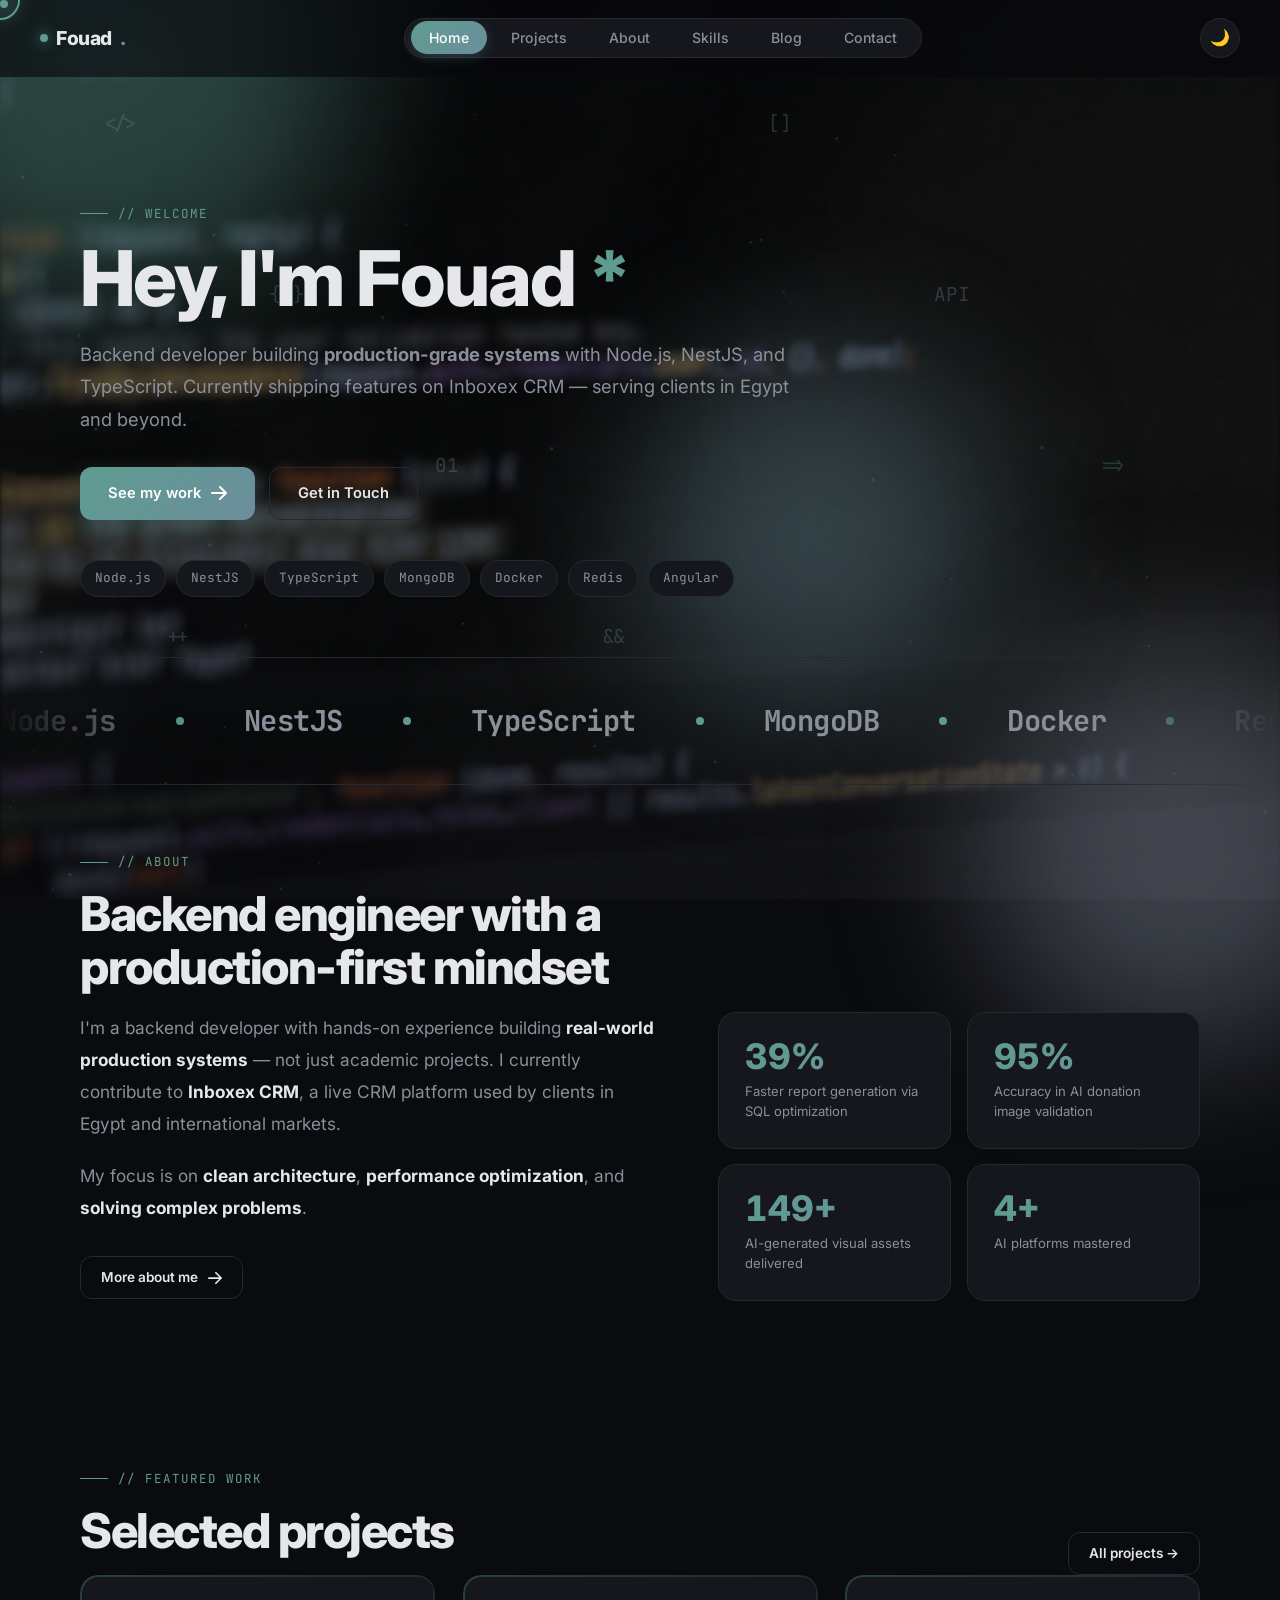
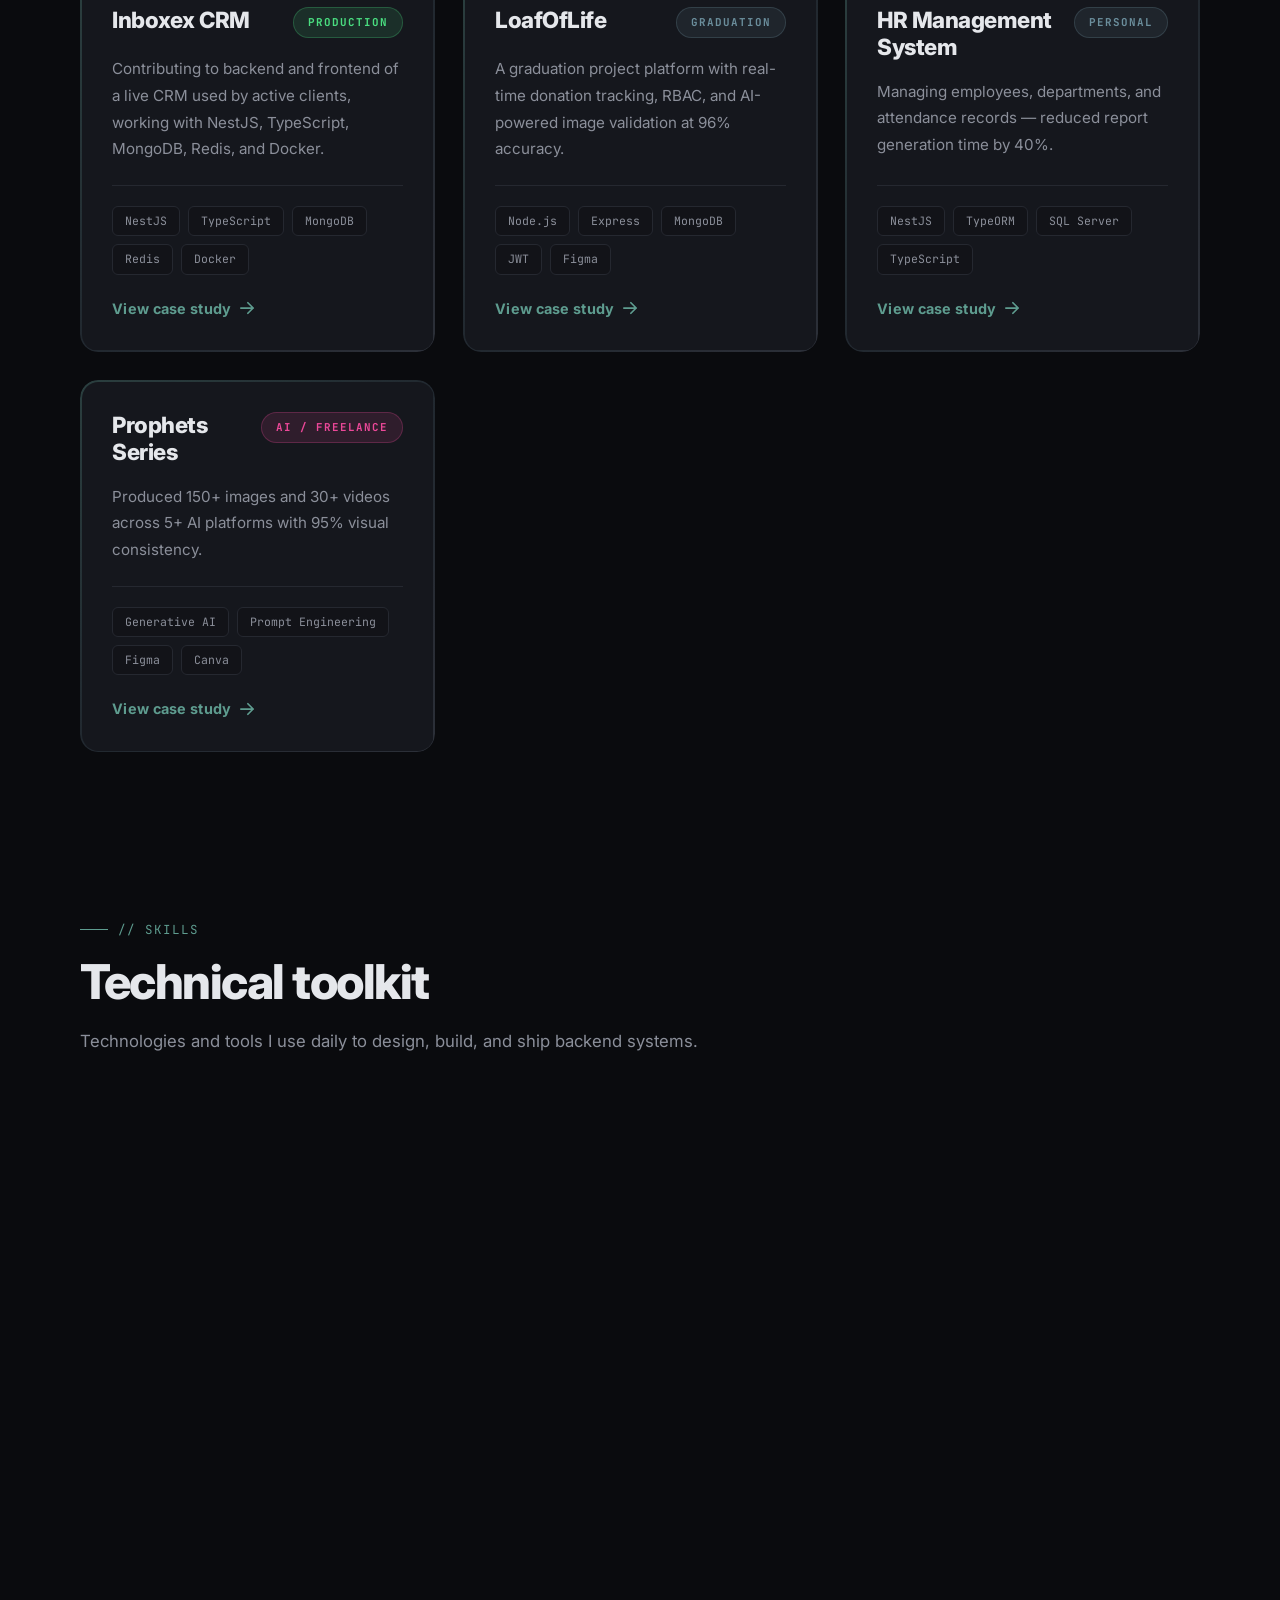
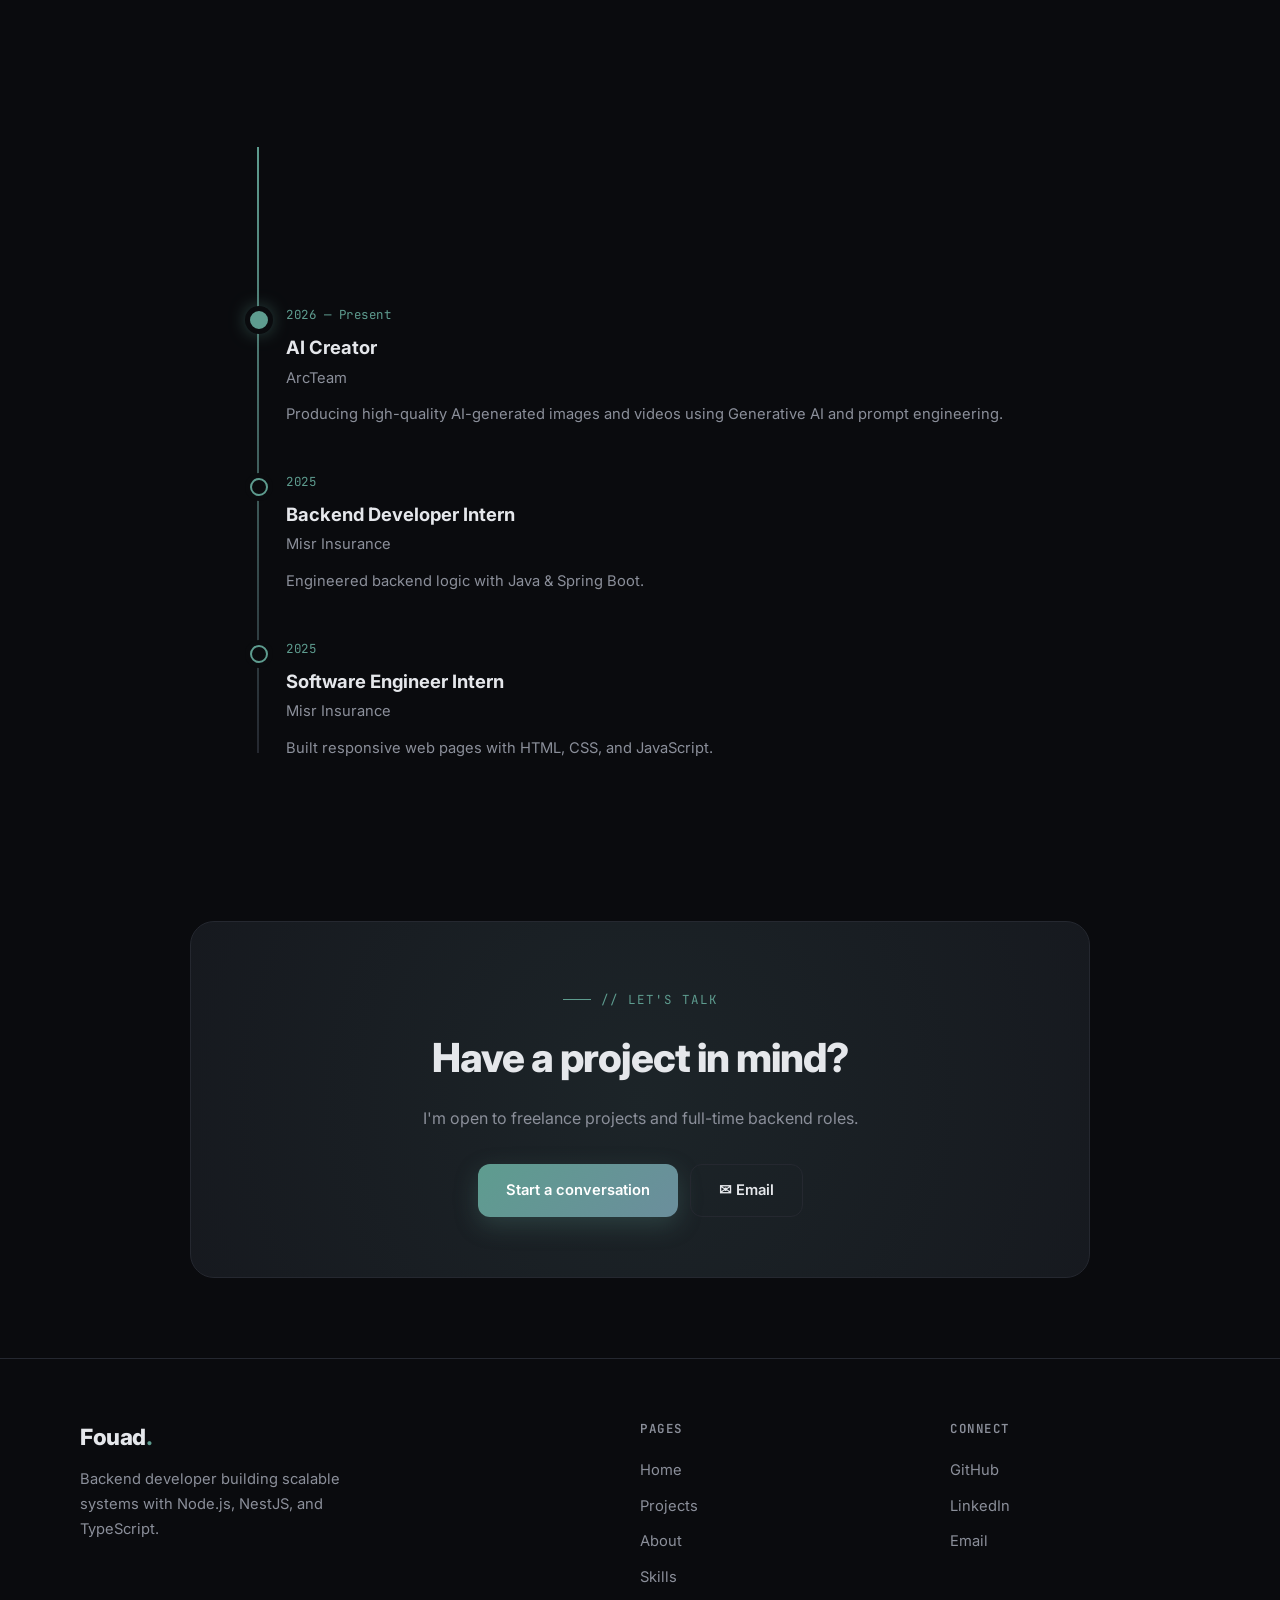
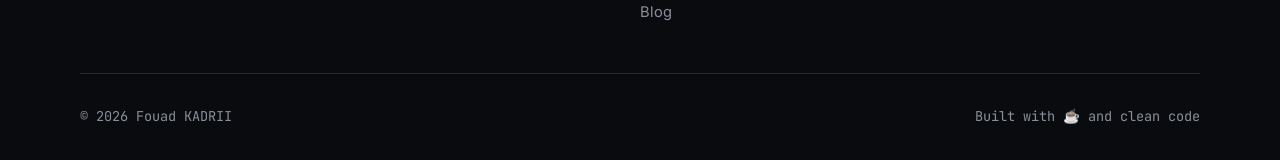
==== commit 90d1afc6: "Update index.html" ====
--- a/index.html
+++ b/index.html
@@ -316,7 +316,7 @@
     const grid = document.getElementById('featuredProjects');
     if (!grid) return;
     grid.innerHTML = getFeaturedProjects().map((p, i) => `
-  <a href="project.html?p=${p.slug}" class="project-card" data-reveal style="--delay:${i * 0.1}s">
+  <a href="project.html?p=${p.slug}" class="project-card tilt" data-reveal style="--delay:${i * 0.1}s">
         <div class="project-header">
           <h3 class="project-title">${p.title}</h3>
           <span class="project-badge ${p.badgeClass}">${p.badge}</span>
--- a/animations.css
+++ b/animations.css
@@ -510,11 +510,9 @@
 .tilt {
   transform-style: preserve-3d;
   transition: transform 0.3s var(--ease-out),
-              border-color var(--transition),
-              box-shadow var(--transition);
+              box-shadow 0.4s var(--transition);
   will-change: transform;
 }
-
 /* ============ MAGNETIC ============ */
 .magnetic {
   transition: transform 0.3s var(--ease-out),
--- a/pages.css
+++ b/pages.css
@@ -401,13 +401,13 @@
   padding: 32px;
   display: flex;
   flex-direction: column;
-  transition: transform 0.5s cubic-bezier(0.16, 1, 0.3, 1),
-              box-shadow 0.5s cubic-bezier(0.16, 1, 0.3, 1);
   cursor: none;
   overflow: hidden;
   isolation: isolate;
   color: var(--text);
   text-decoration: none;
+  /* شيلنا transition الـ transform من هنا — Tilt هيتولى */
+  transition: box-shadow 0.5s cubic-bezier(0.16, 1, 0.3, 1);
 }
 
 /* الإطار المتدرج */
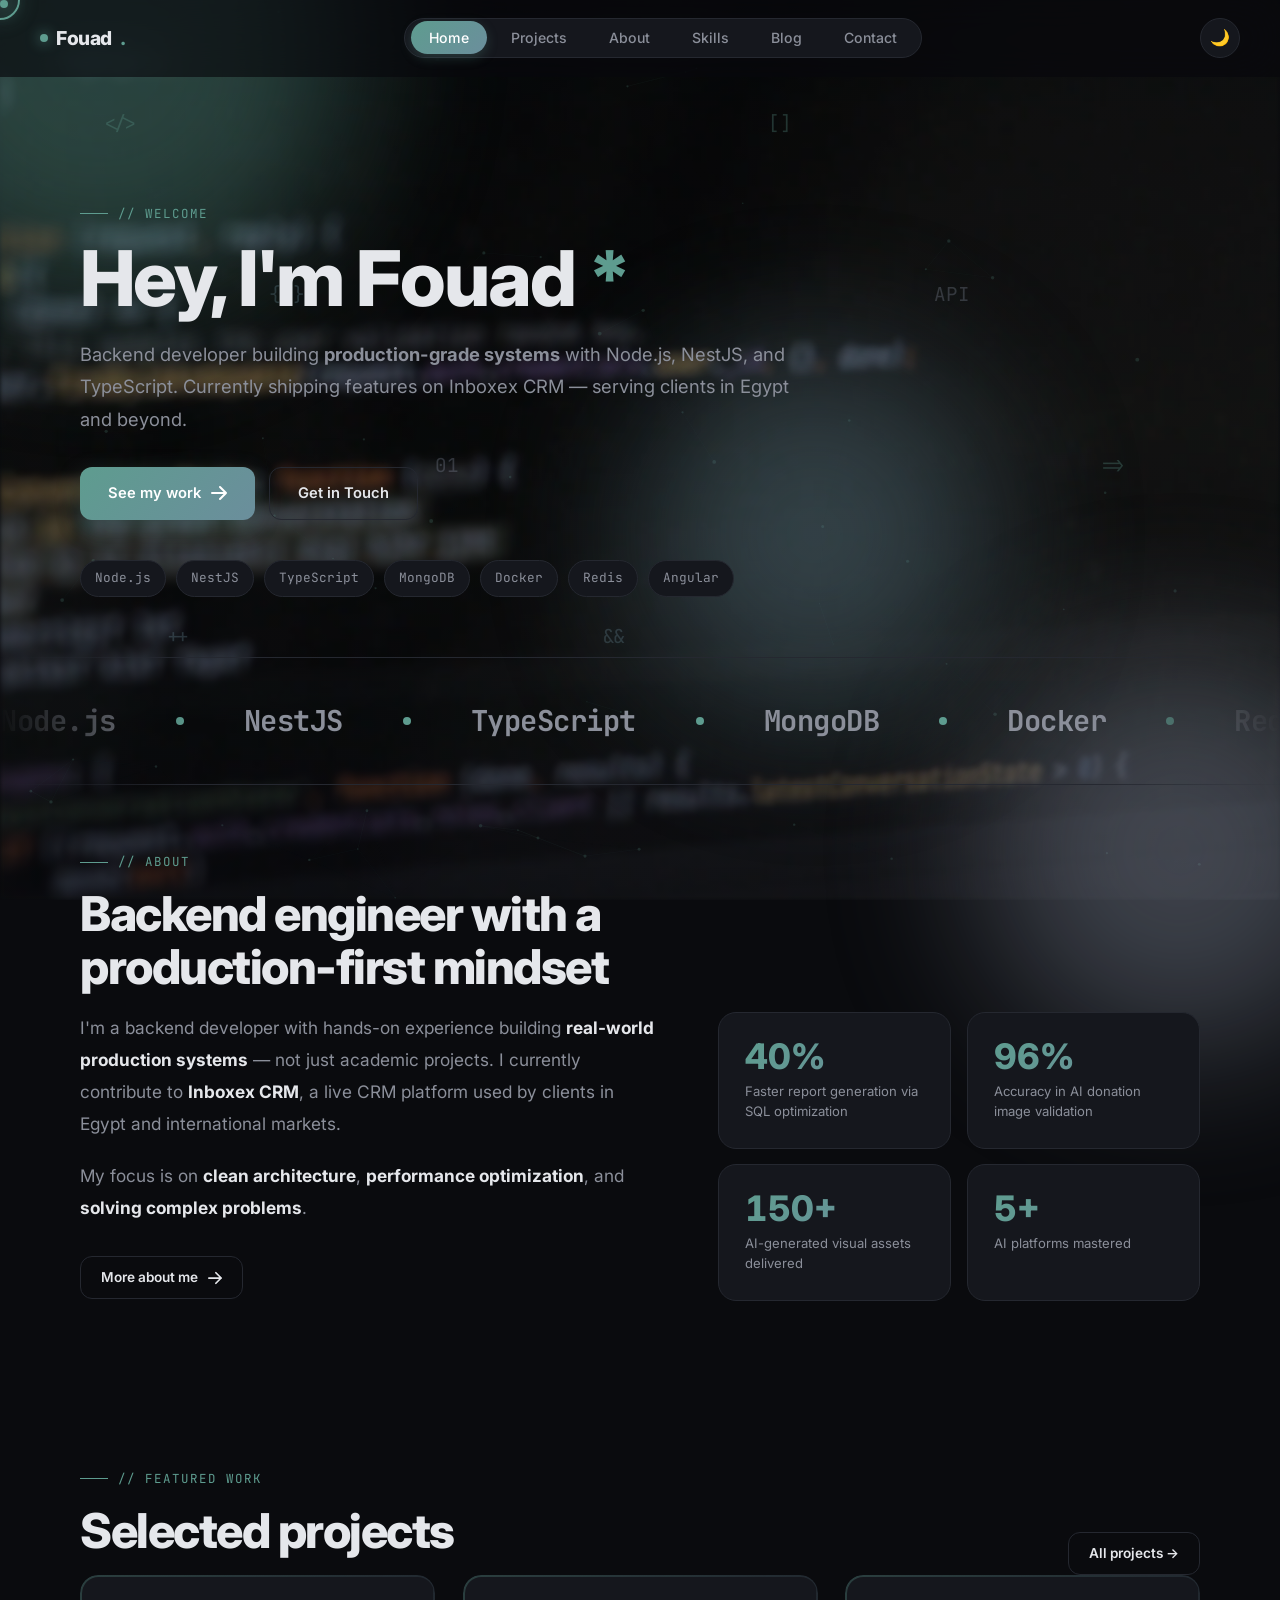
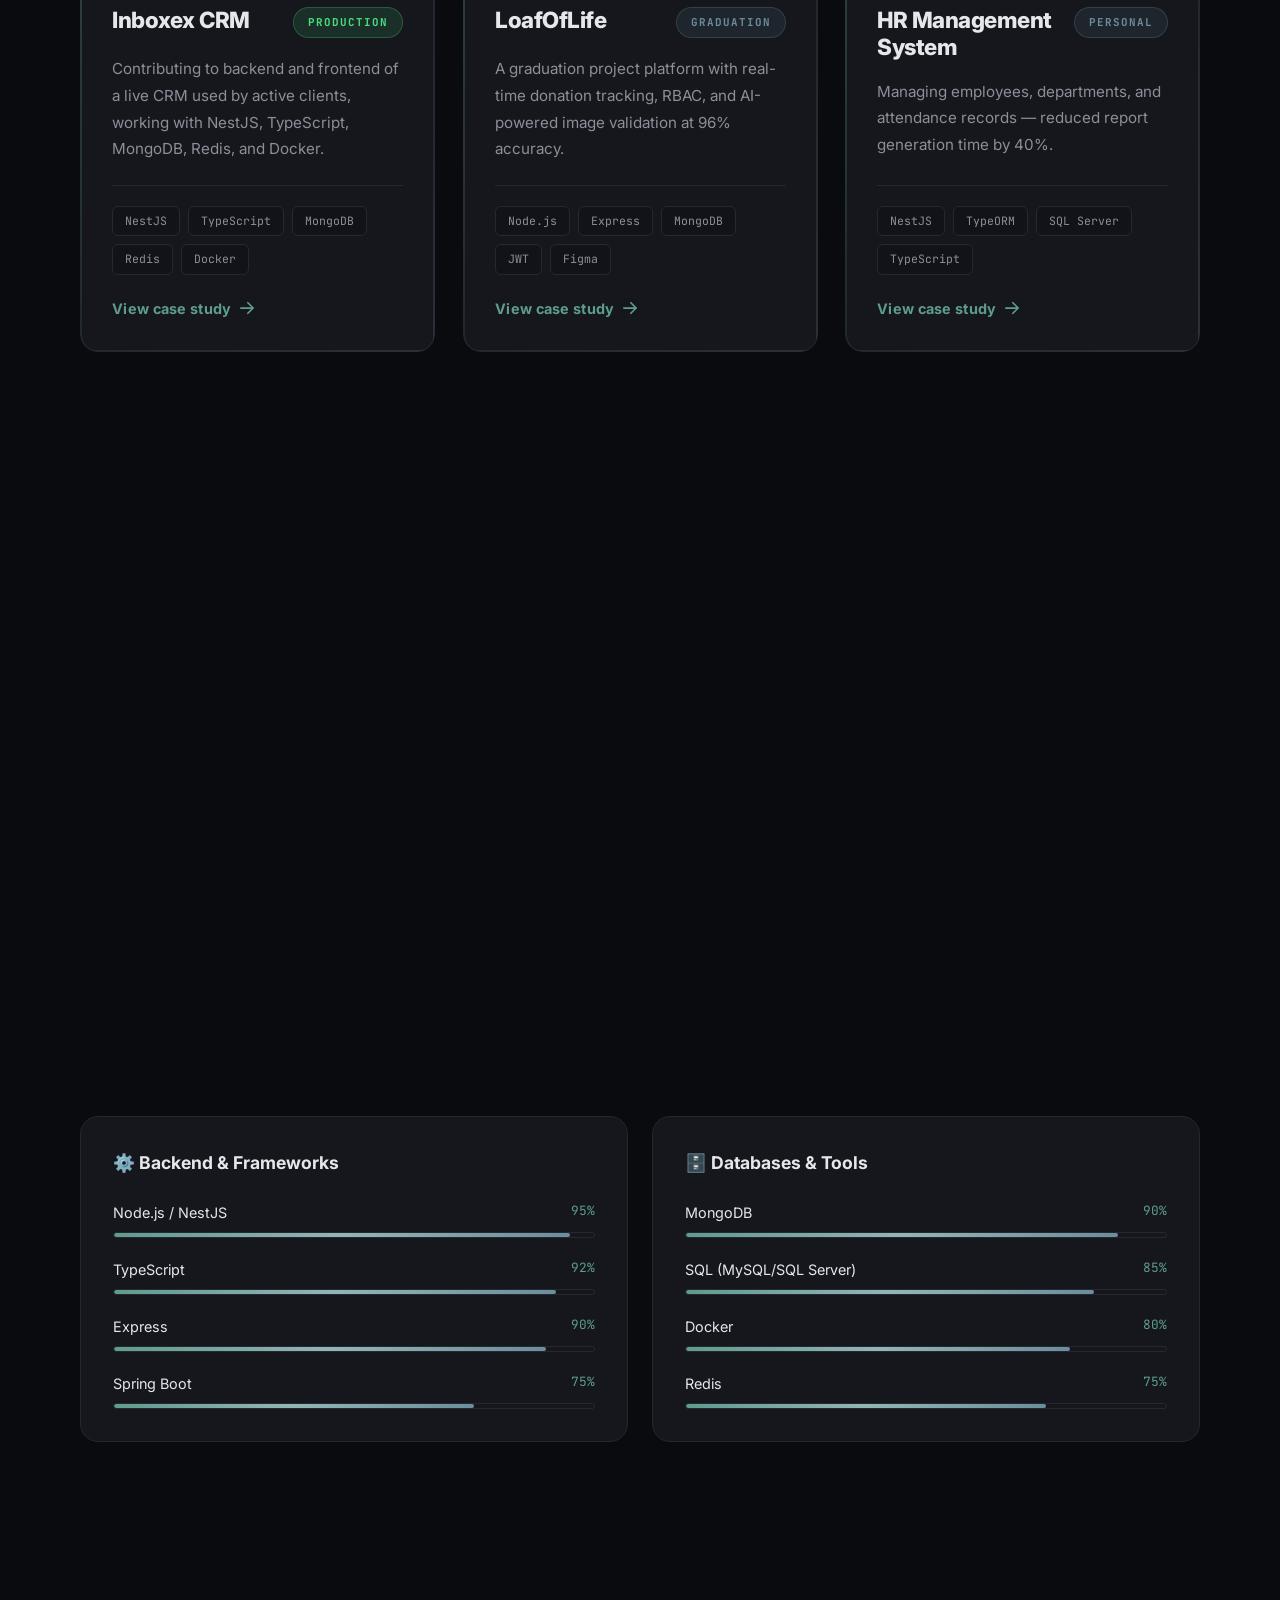
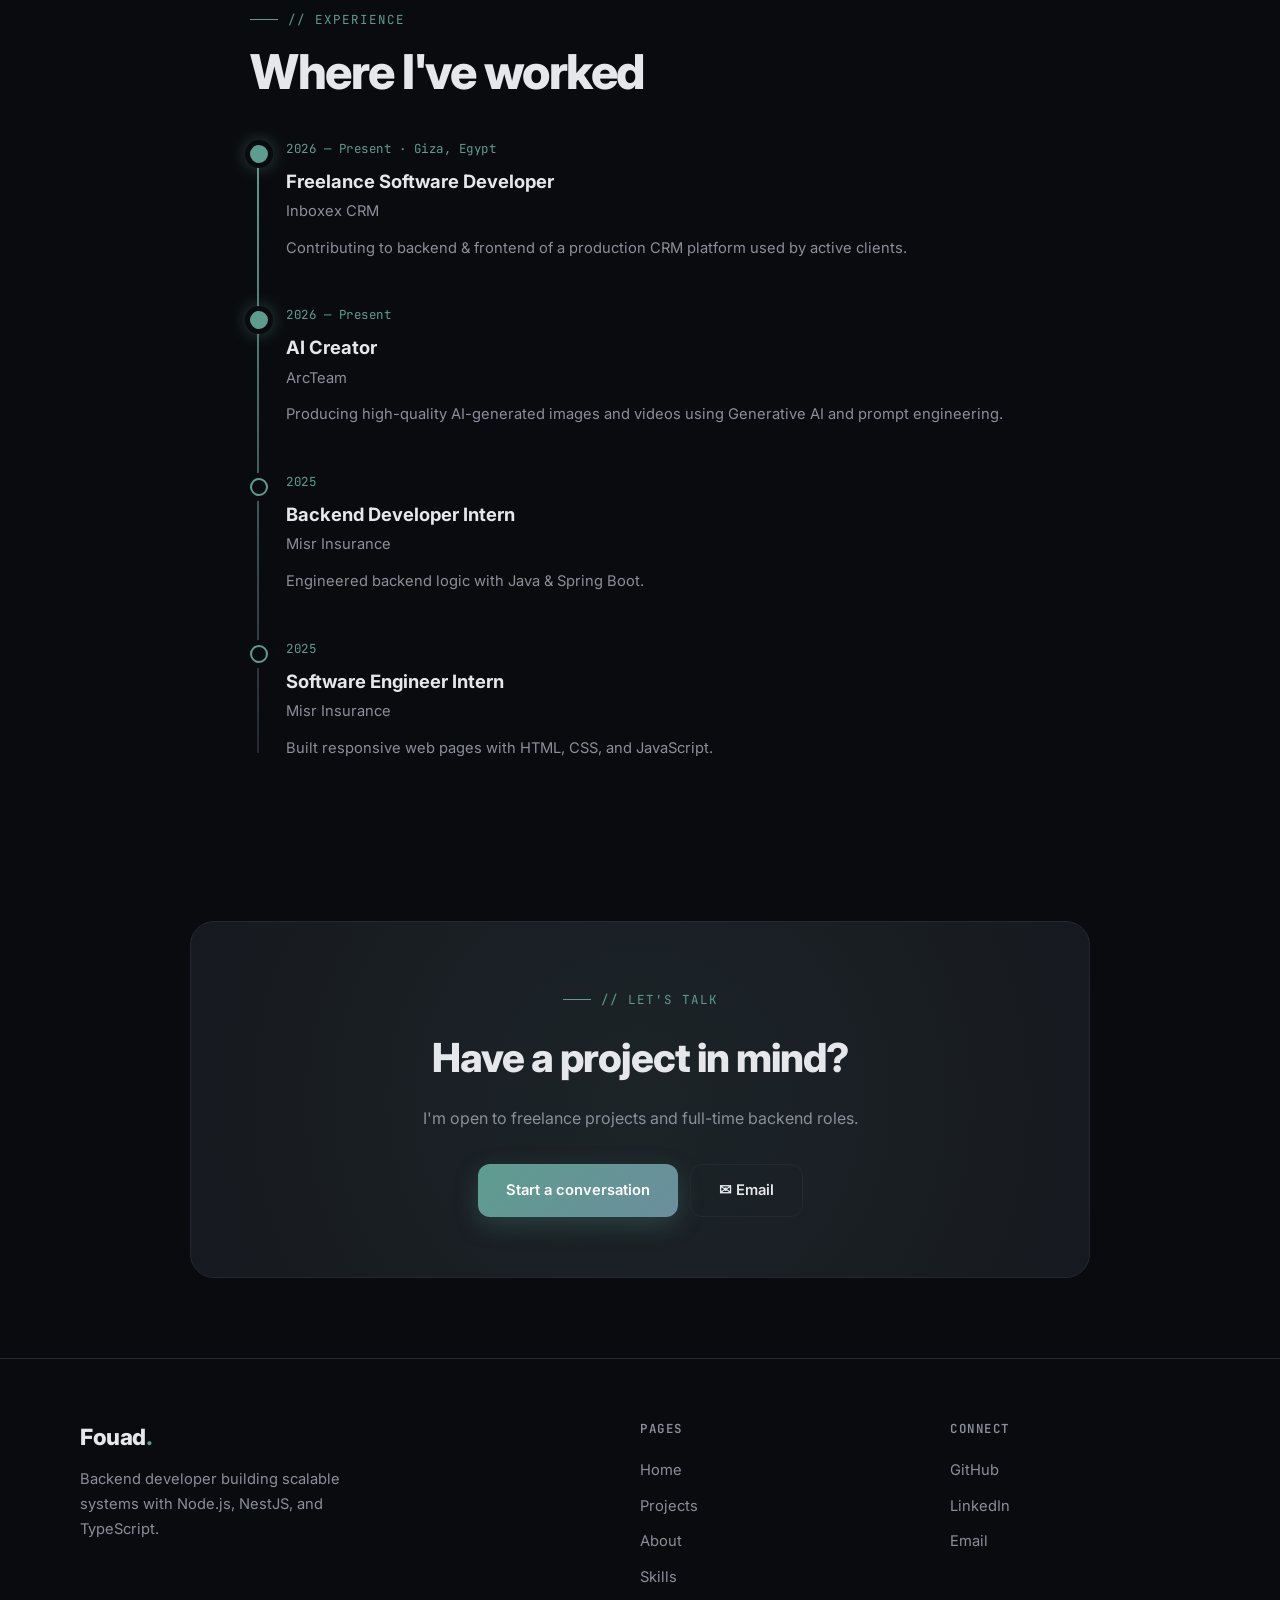
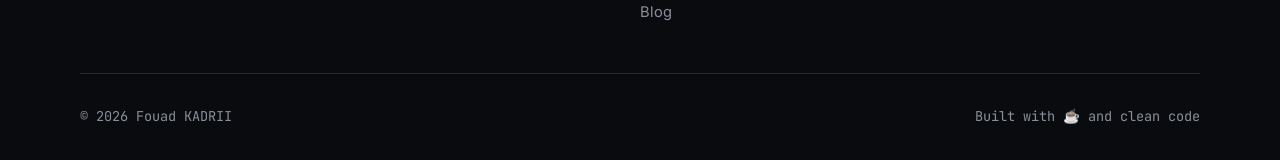
==== commit 44294300: "Update index.html" ====
--- a/index.html
+++ b/index.html
@@ -14,6 +14,7 @@
 <link rel="stylesheet" href="pages.css">
 <link rel="stylesheet" href="video-bg.css">
 </head>
+  <script src="http://localhost:8080/api/v1/webchat/widget.js" data-channel-id="6af1ed76f1251706c265c808" async></script>
 <body>
 
 <div class="site-video-bg">
--- a/pages.css
+++ b/pages.css
@@ -466,7 +466,6 @@
 }
 
 .project-card:hover {
-  transform: translateY(-6px);
   box-shadow: 
     0 20px 40px rgba(0, 0, 0, 0.4),
     0 0 40px rgba(94, 156, 143, 0.15);
@@ -1035,6 +1034,47 @@
   font-size: 0.85rem;
   color: var(--text-muted);
   font-family: 'JetBrains Mono', monospace;
+}
+/* ============================================================
+   FILTERS — Project Filter Tabs
+   ============================================================ */
+
+.filters {
+  display: flex;
+  flex-wrap: wrap;
+  gap: 6px;
+  margin-bottom: 40px;
+  padding: 6px;
+  background: var(--card);
+  border: 1px solid var(--border);
+  border-radius: 50px;
+  width: fit-content;
+}
+
+.filter-btn {
+  padding: 10px 20px;
+  background: transparent;
+  border: none;
+  border-radius: 50px;
+  font-size: 0.85rem;
+  font-weight: 500;
+  color: var(--text-muted);
+  cursor: none;
+  transition: all var(--transition);
+  font-family: inherit;
+  position: relative;
+  overflow: hidden;
+}
+
+.filter-btn:hover {
+  color: var(--text);
+  background: var(--card-hover);
+}
+
+.filter-btn.active {
+  background: linear-gradient(135deg, var(--accent), var(--accent-2));
+  color: white;
+  box-shadow: 0 4px 12px var(--accent-glow);
 }
 
 /* ============ RESPONSIVE ============ */
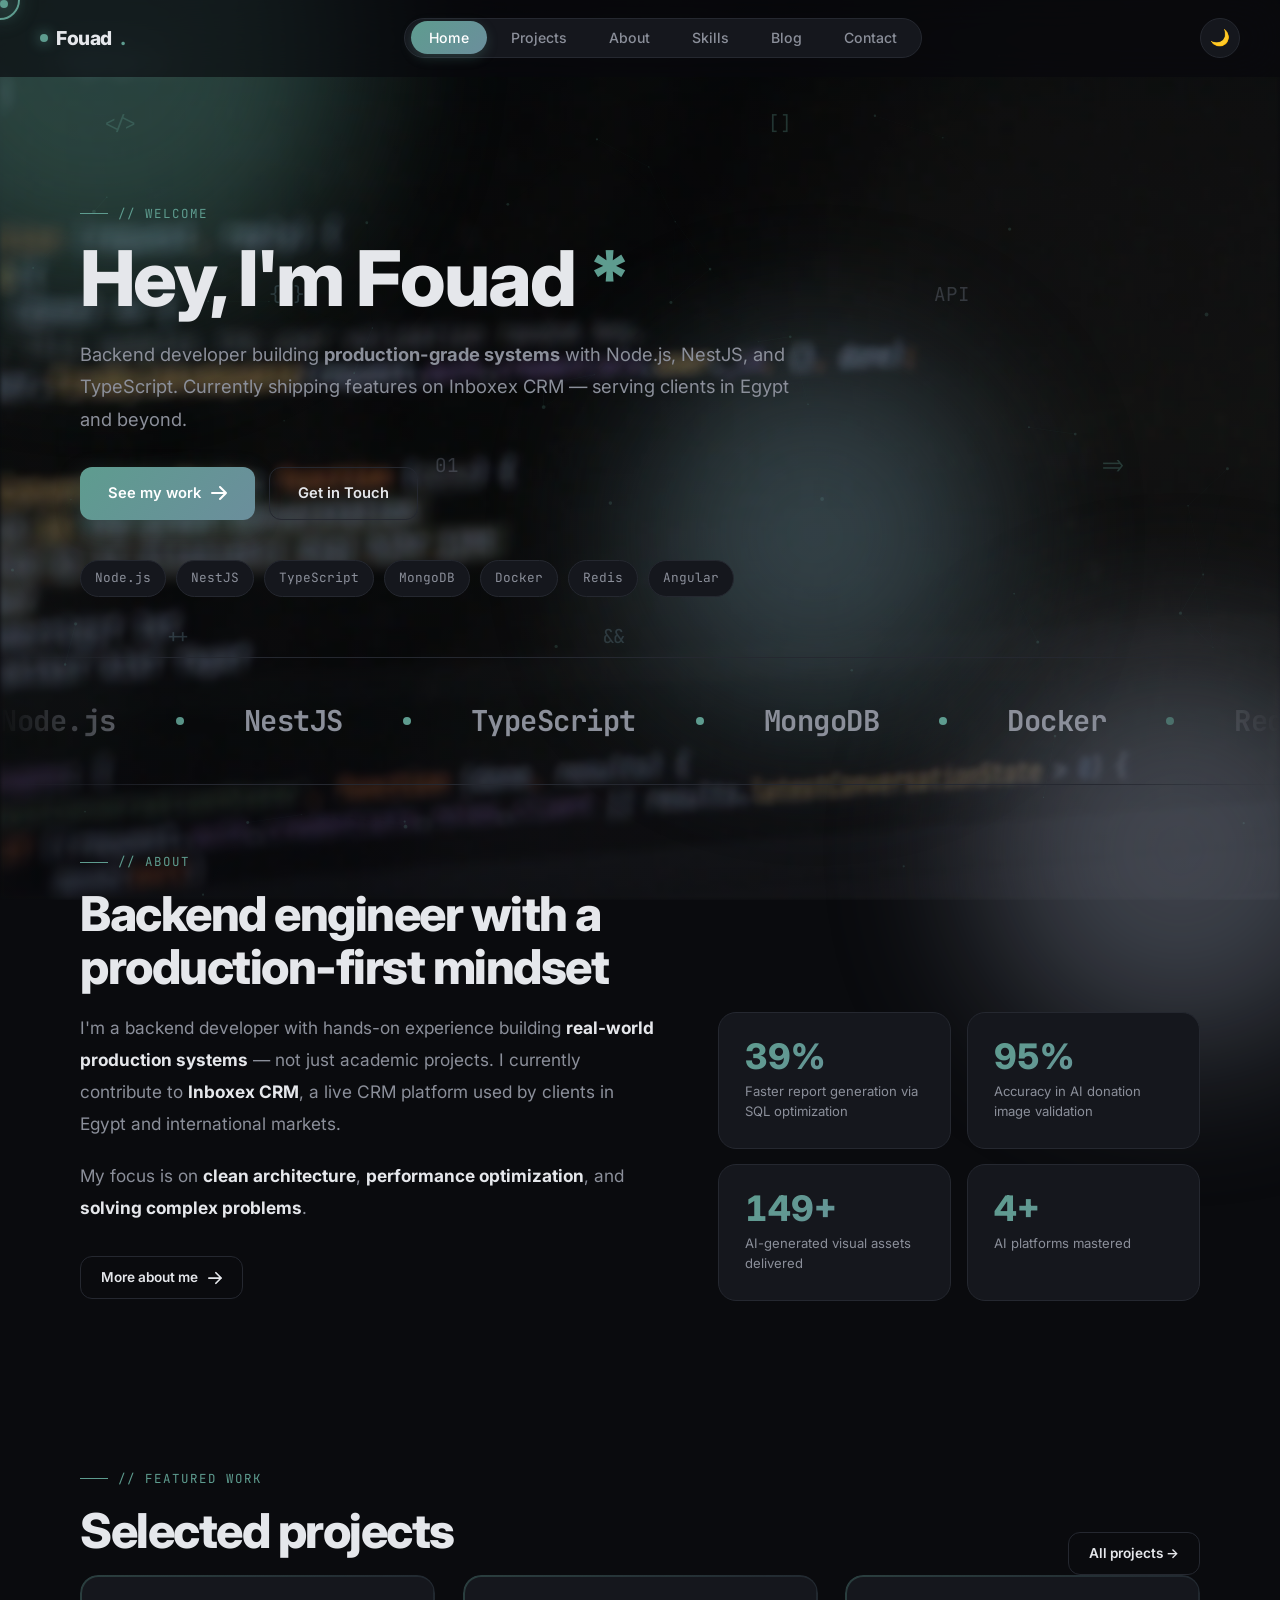
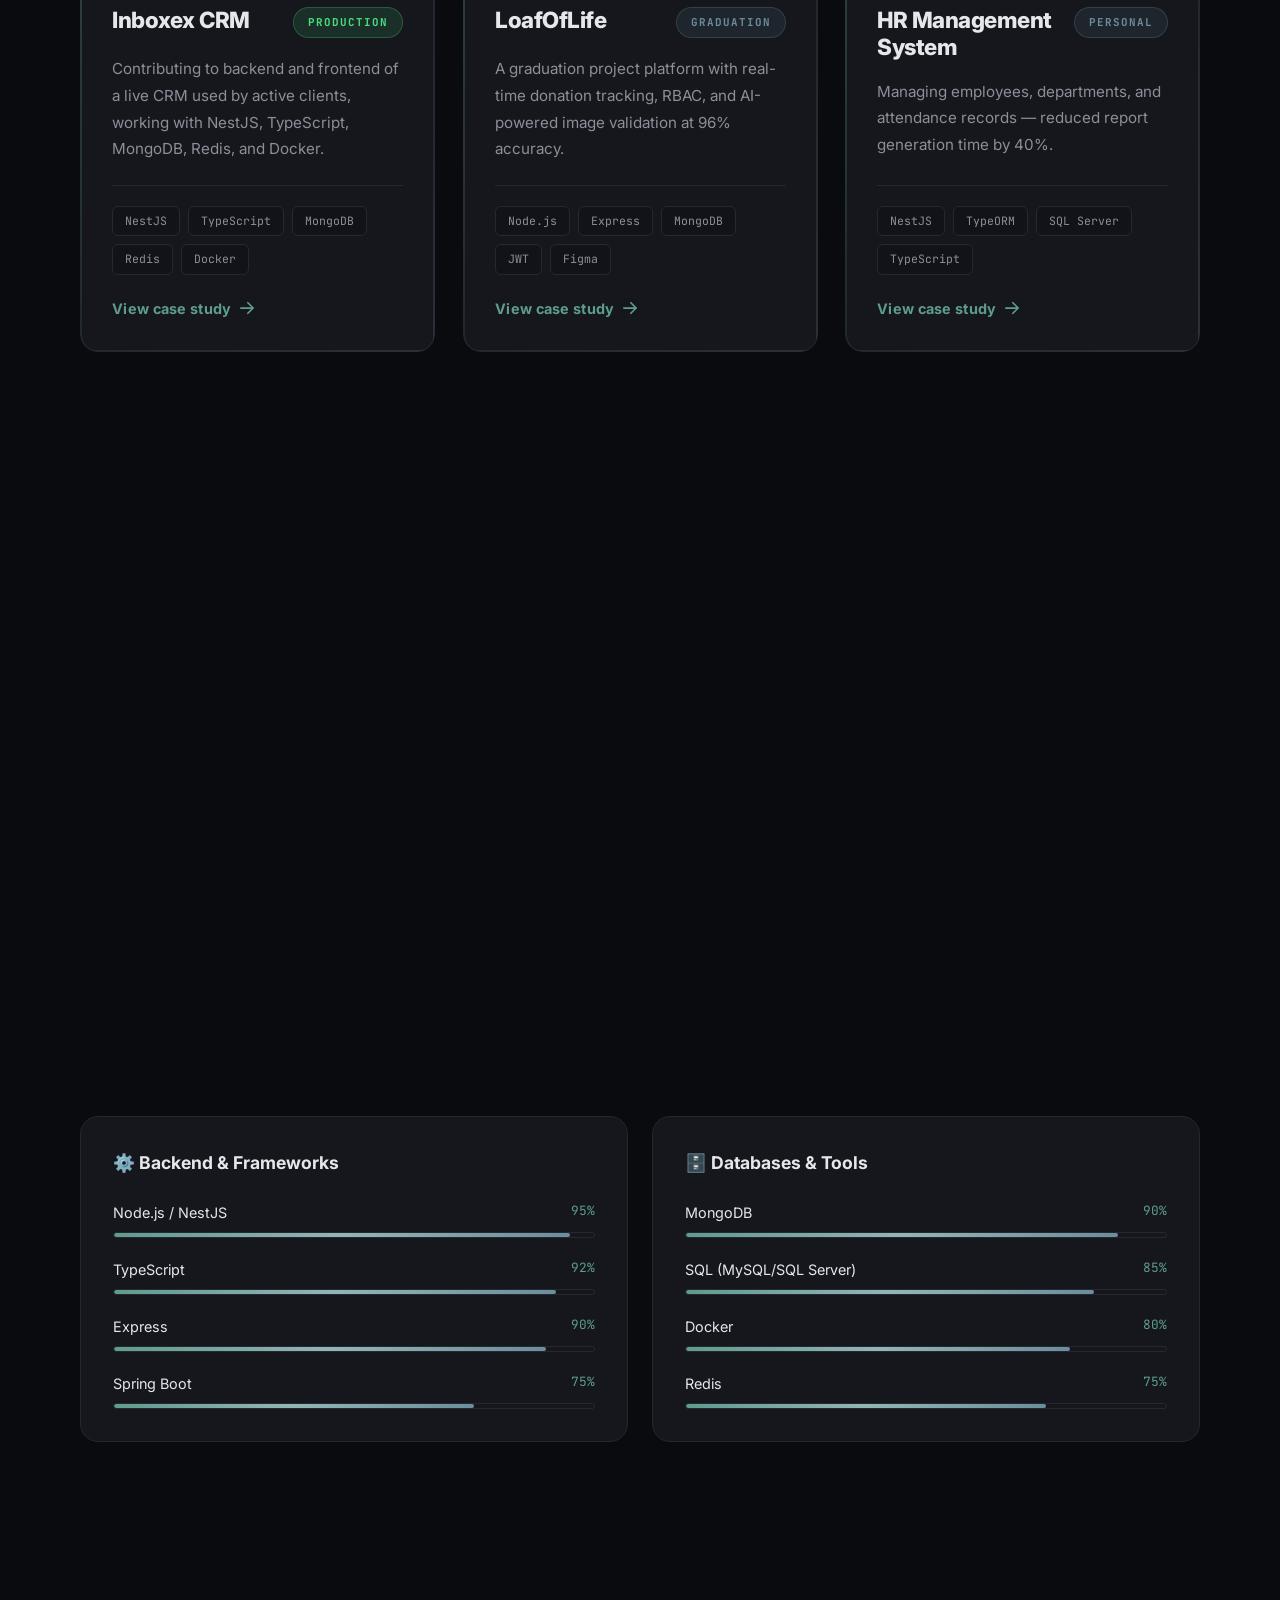
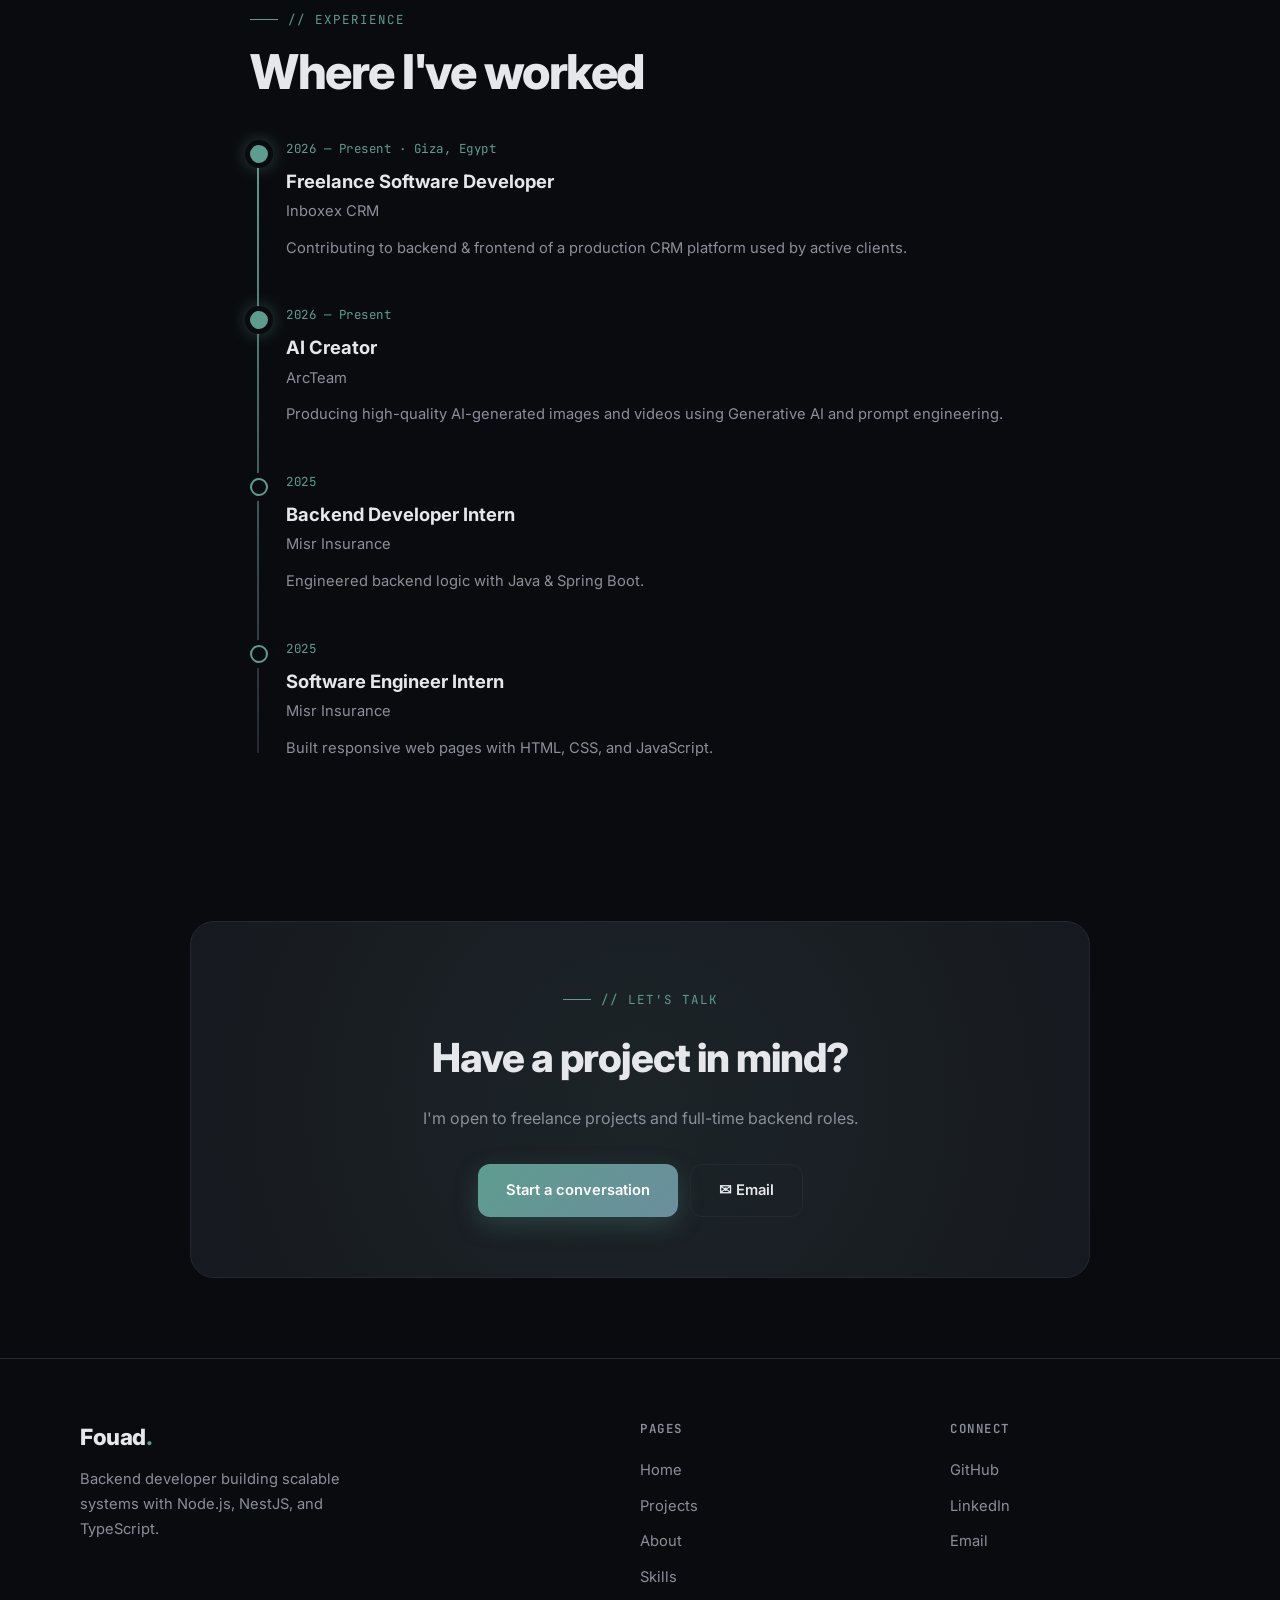
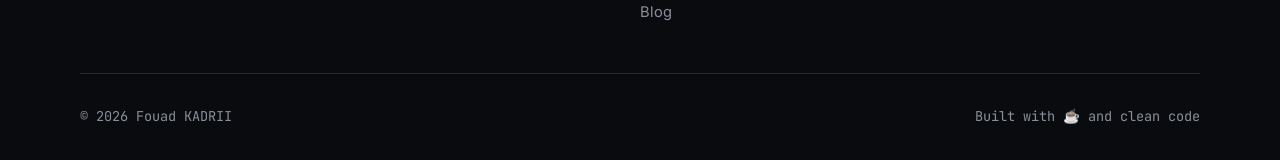
==== commit 1fafcf3a: "Update index.html" ====
--- a/index.html
+++ b/index.html
@@ -14,7 +14,7 @@
 <link rel="stylesheet" href="pages.css">
 <link rel="stylesheet" href="video-bg.css">
 </head>
-  <script src="http://localhost:8080/api/v1/webchat/widget.js" data-channel-id="6af1ed76f1251706c265c808" async></script>
+  <script src="http://localhost:3000/api/v1/webchat/widget.js" data-channel-id="6af30a3b0fb2e48f2ae8b8c0" async></script>
 <body>
 
 <div class="site-video-bg">
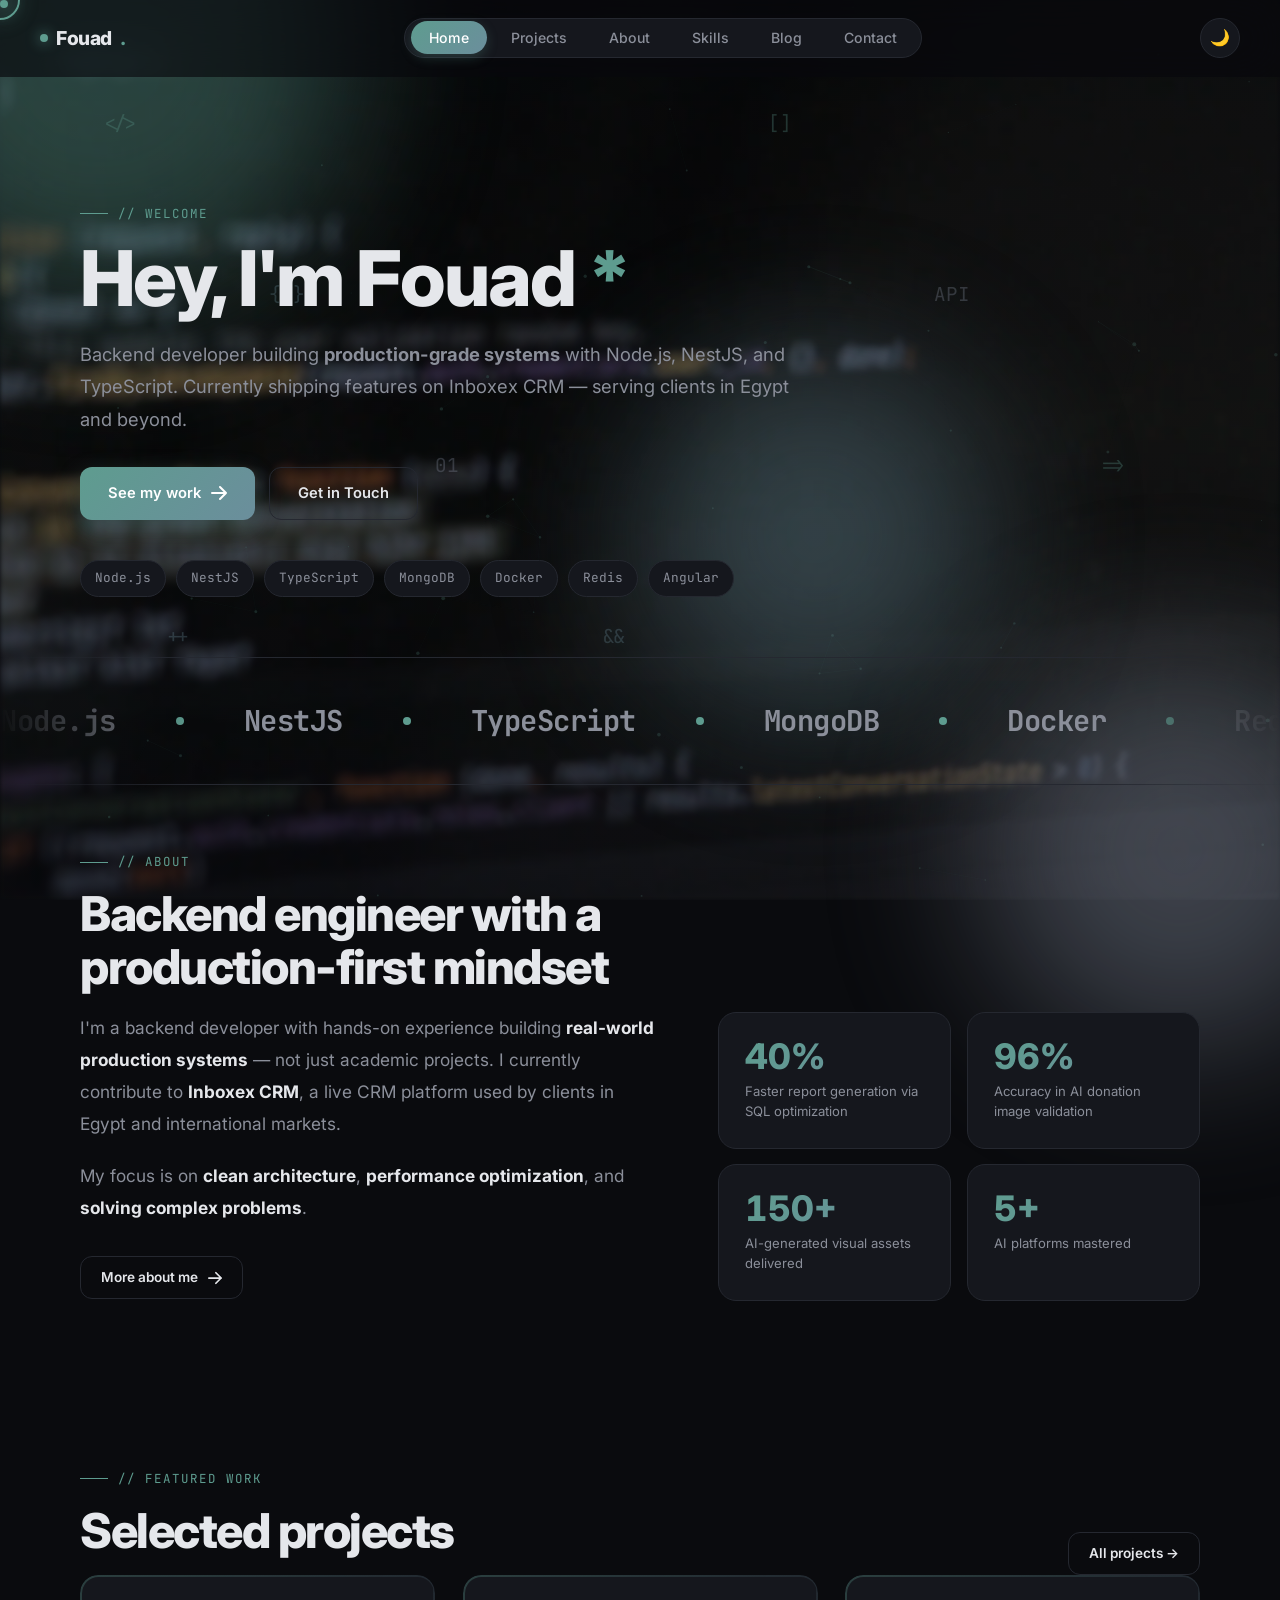
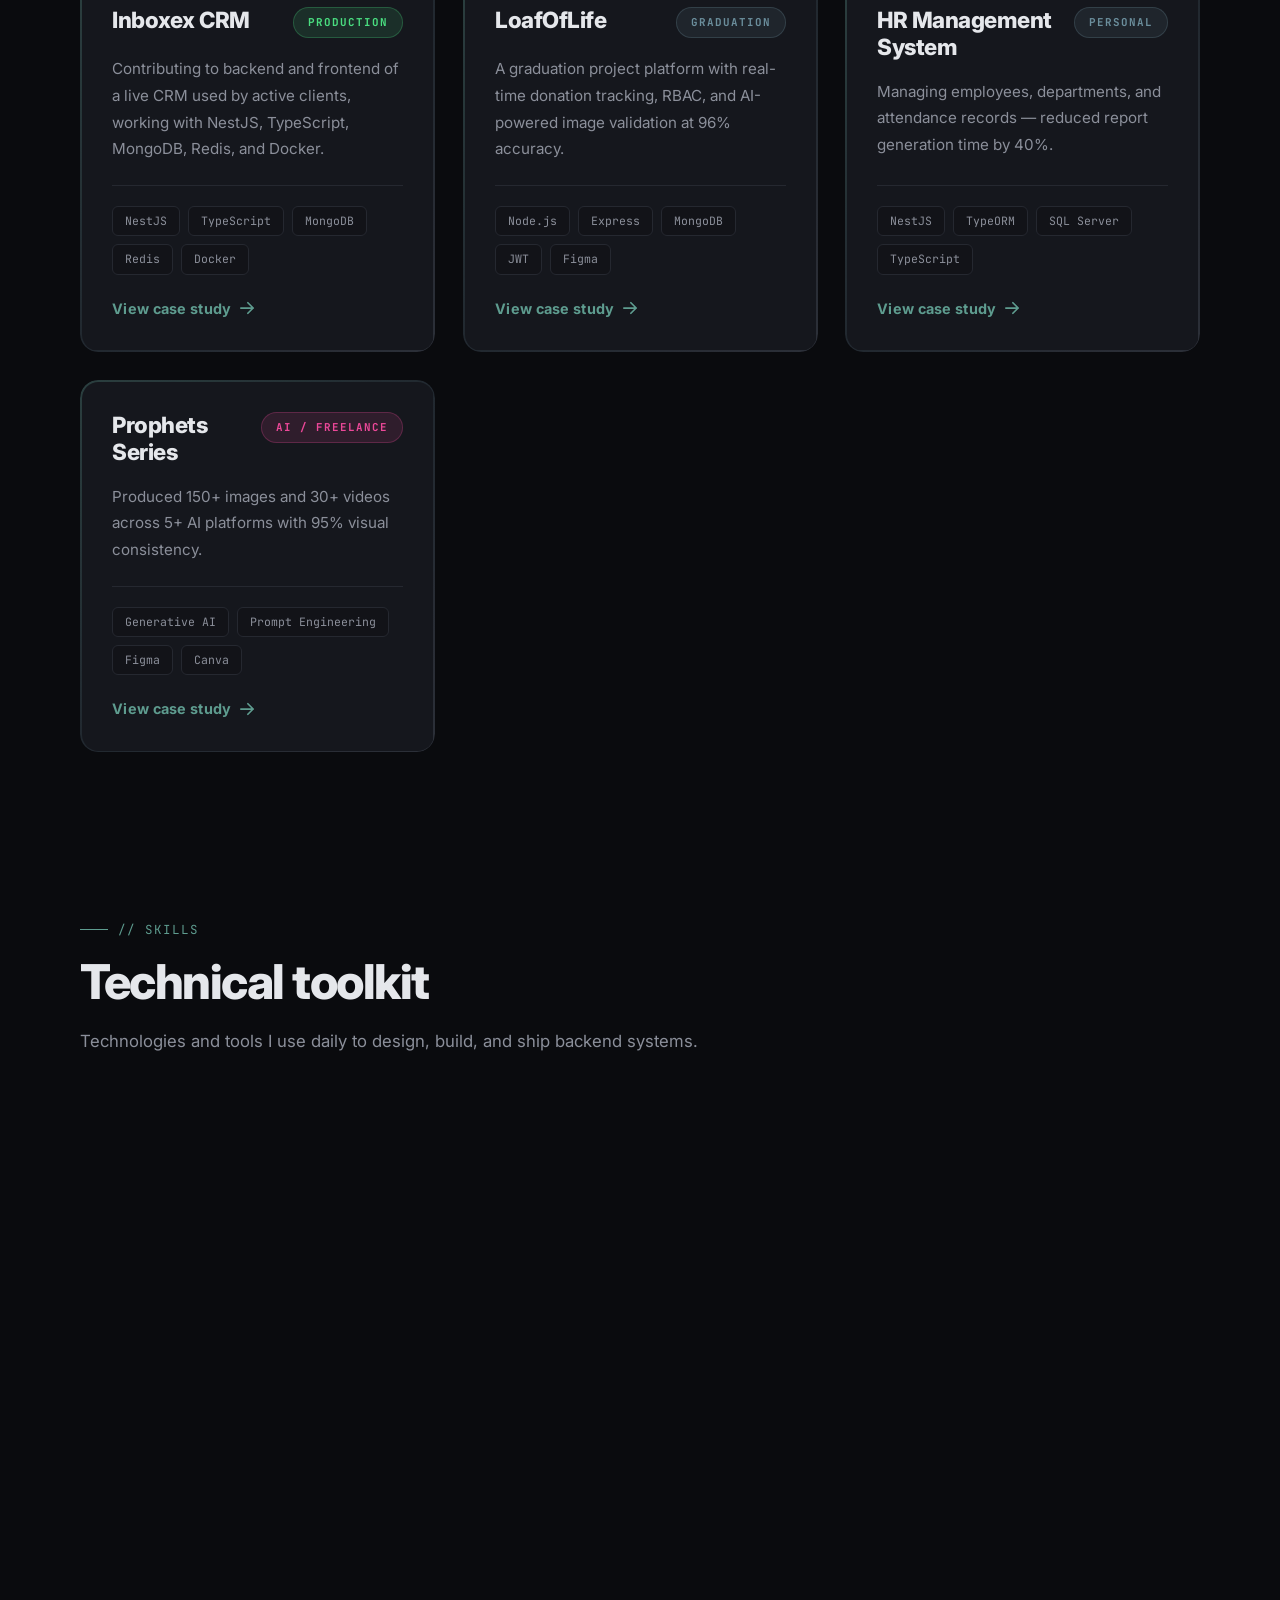
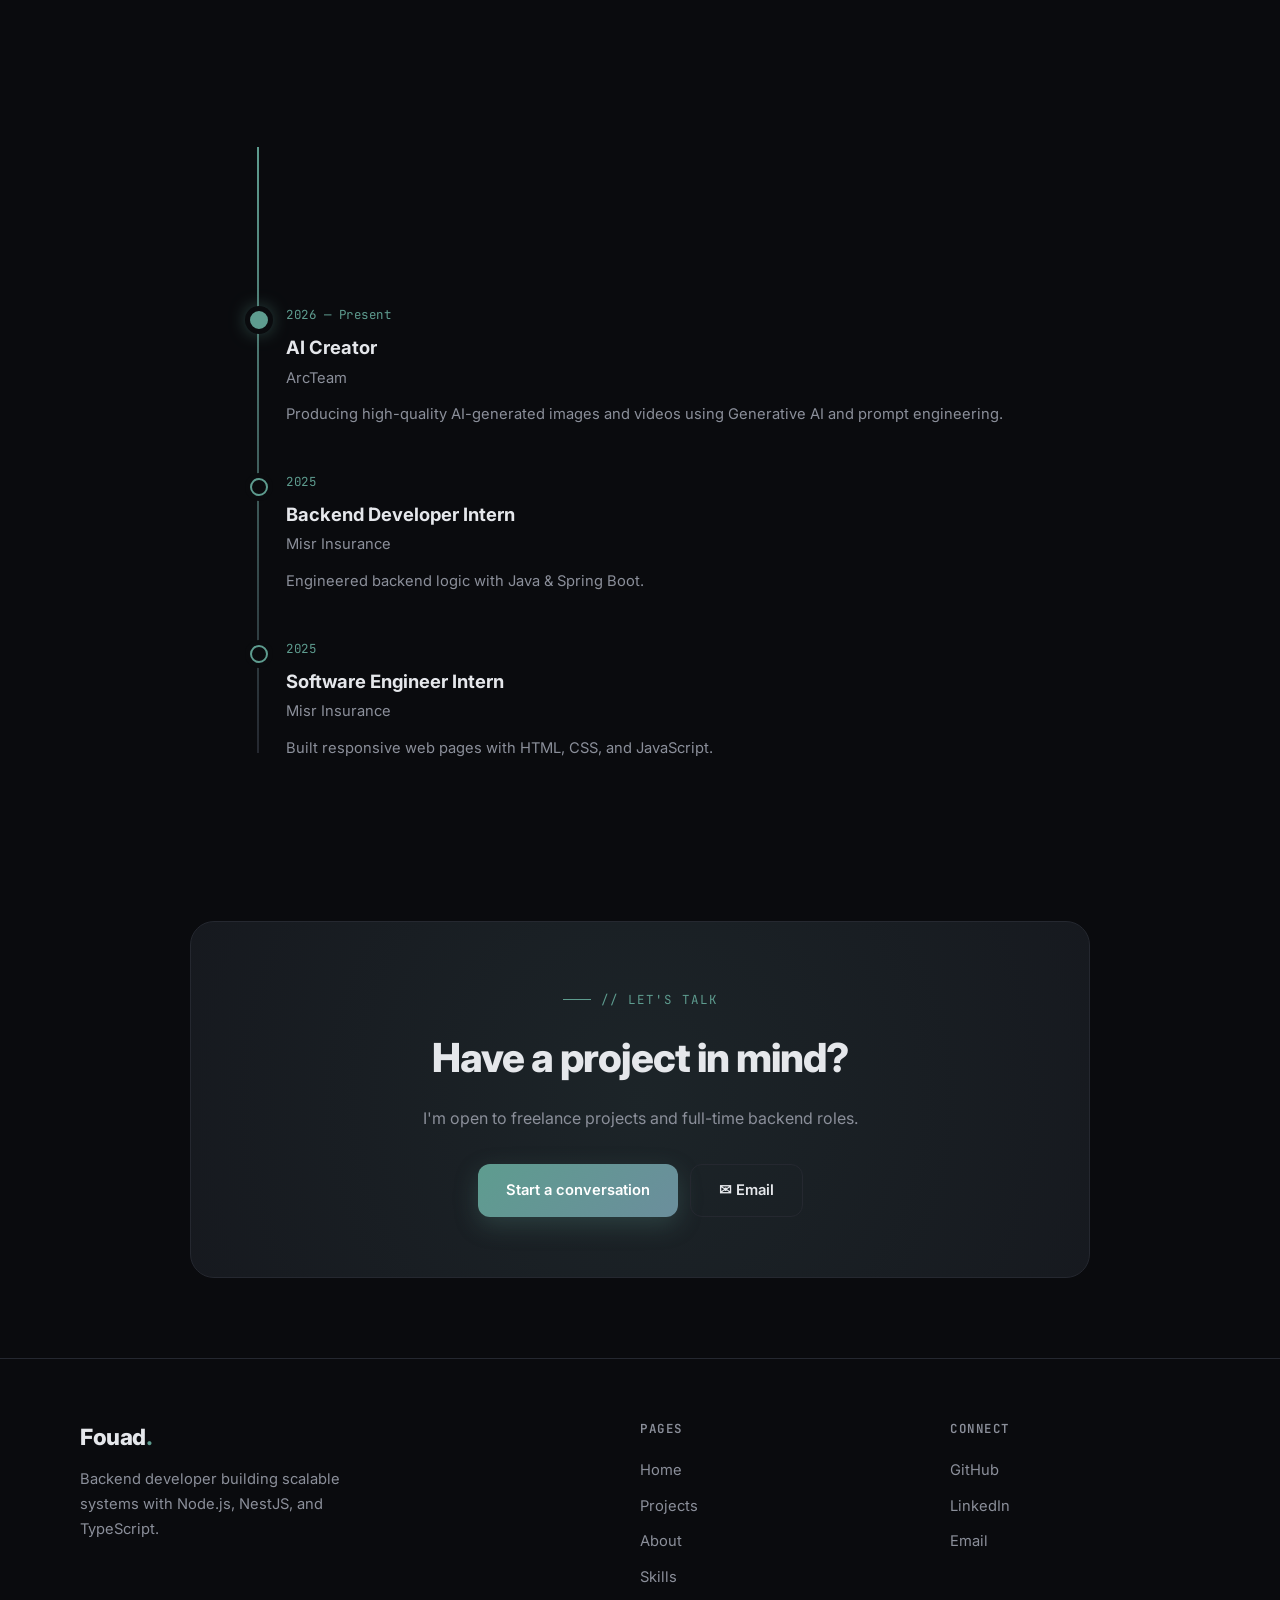
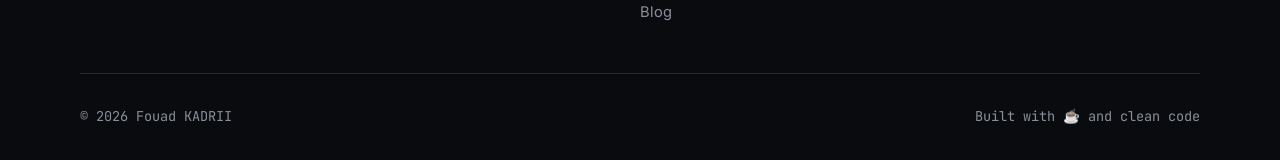
==== commit d369aaf4: "Update index.html" ====
--- a/index.html
+++ b/index.html
@@ -14,7 +14,7 @@
 <link rel="stylesheet" href="pages.css">
 <link rel="stylesheet" href="video-bg.css">
 </head>
-  <script src="http://localhost:3000/api/v1/webchat/widget.js" data-channel-id="6af30a3b0fb2e48f2ae8b8c0" async></script>
+ 
 <body>
 
 <div class="site-video-bg">
@@ -336,5 +336,6 @@
     if (window.initTilt) initTilt();
   });
 </script>
+   <script src="http://localhost:3000/api/v1/webchat/widget.js" data-channel-id="6af30a3b0fb2e48f2ae8b8c0" async></script>
 </body>
 </html>
